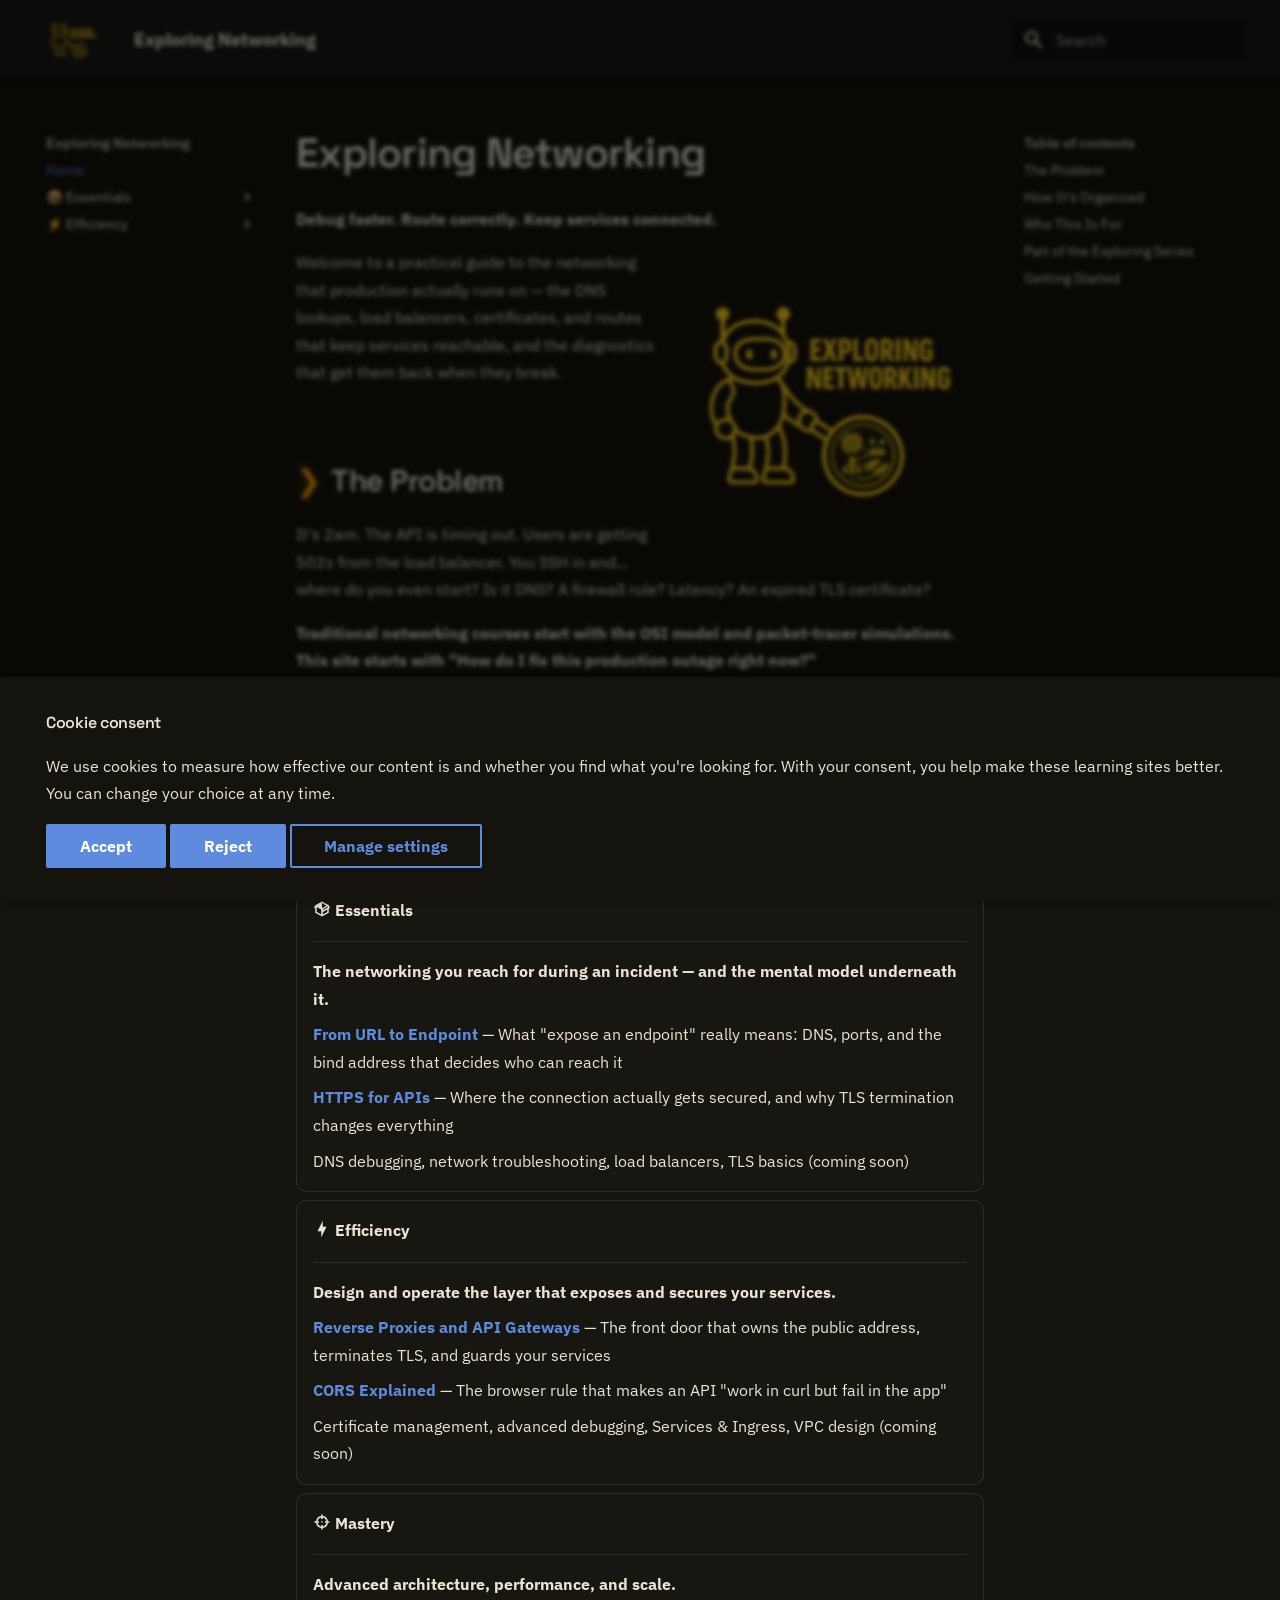
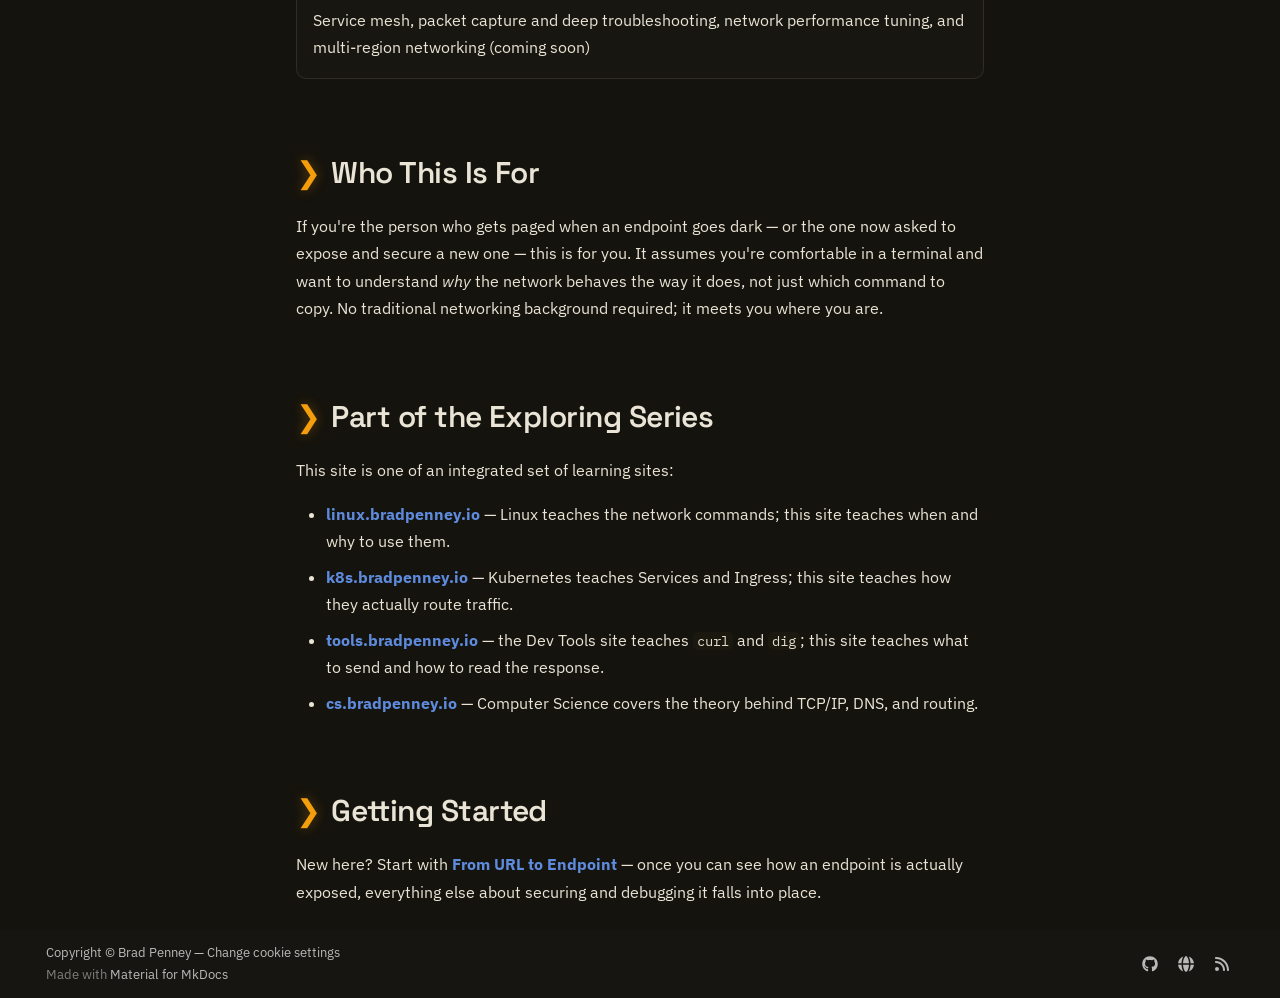
==== index.html @ 6a45a7ce "Deployed 9811be5 with MkDocs version: 1.6.1" ====
<!doctype html>
<html lang="en" class="no-js">
  <head>
    
      <meta charset="utf-8">
      <meta name="viewport" content="width=device-width,initial-scale=1">
      
        <meta name="description" content="Practical networking for SREs and platform engineers — how APIs get exposed and secured on the wire, plus DNS, load balancers, TLS, and Kubernetes networking.">
      
      
        <meta name="author" content="Brad Penney">
      
      
        <link rel="canonical" href="https://networking.bradpenney.io/">
      
      
      
        <link rel="next" href="essentials/http/from_url_to_endpoint/">
      
      
        
      
      
        <link rel="alternate" type="application/rss+xml" title="RSS feed" href="feed_rss_created.xml">
        <link rel="alternate" type="application/rss+xml" title="RSS feed of updated content" href="feed_rss_updated.xml">
      
      <link rel="icon" href="images/exploring_networking.png">
      <meta name="generator" content="mkdocs-1.6.1, mkdocs-material-9.7.6">
    
    
      
        <title>Exploring Networking - Networking for SREs and Platform Engineers - Exploring Networking</title>
      
    
    
      <link rel="stylesheet" href="assets/stylesheets/main.484c7ddc.min.css">
      
        
        <link rel="stylesheet" href="assets/stylesheets/palette.ab4e12ef.min.css">
      
      
  
  
    
      
      
    
  
    
      
      
    
  
    
      
      
    
  
    
      
      
    
  
    
      
      
    
  
    
      
      
    
  
    
      
      
    
  
    
      
      
    
  
    
      
      
    
  
    
      
      
    
  
    
      
      
    
  
    
      
      
    
  
  
  <style>:root{--md-admonition-icon--note:url('data:image/svg+xml;charset=utf-8,%3Csvg%20xmlns%3D%22http%3A//www.w3.org/2000/svg%22%20viewBox%3D%220%200%2016%2016%22%3E%3Cpath%20d%3D%22M1%207.775V2.75C1%201.784%201.784%201%202.75%201h5.025c.464%200%20.91.184%201.238.513l6.25%206.25a1.75%201.75%200%200%201%200%202.474l-5.026%205.026a1.75%201.75%200%200%201-2.474%200l-6.25-6.25A1.75%201.75%200%200%201%201%207.775m1.5%200c0%20.066.026.13.073.177l6.25%206.25a.25.25%200%200%200%20.354%200l5.025-5.025a.25.25%200%200%200%200-.354l-6.25-6.25a.25.25%200%200%200-.177-.073H2.75a.25.25%200%200%200-.25.25ZM6%205a1%201%200%201%201%200%202%201%201%200%200%201%200-2%22/%3E%3C/svg%3E');--md-admonition-icon--abstract:url('data:image/svg+xml;charset=utf-8,%3Csvg%20xmlns%3D%22http%3A//www.w3.org/2000/svg%22%20viewBox%3D%220%200%2016%2016%22%3E%3Cpath%20d%3D%22M2.5%201.75v11.5c0%20.138.112.25.25.25h3.17a.75.75%200%200%201%200%201.5H2.75A1.75%201.75%200%200%201%201%2013.25V1.75C1%20.784%201.784%200%202.75%200h8.5C12.216%200%2013%20.784%2013%201.75v7.736a.75.75%200%200%201-1.5%200V1.75a.25.25%200%200%200-.25-.25h-8.5a.25.25%200%200%200-.25.25m13.274%209.537zl-4.557%204.45a.75.75%200%200%201-1.055-.008l-1.943-1.95a.75.75%200%200%201%201.062-1.058l1.419%201.425%204.026-3.932a.75.75%200%201%201%201.048%201.074M4.75%204h4.5a.75.75%200%200%201%200%201.5h-4.5a.75.75%200%200%201%200-1.5M4%207.75A.75.75%200%200%201%204.75%207h2a.75.75%200%200%201%200%201.5h-2A.75.75%200%200%201%204%207.75%22/%3E%3C/svg%3E');--md-admonition-icon--info:url('data:image/svg+xml;charset=utf-8,%3Csvg%20xmlns%3D%22http%3A//www.w3.org/2000/svg%22%20viewBox%3D%220%200%2016%2016%22%3E%3Cpath%20d%3D%22M0%208a8%208%200%201%201%2016%200A8%208%200%200%201%200%208m8-6.5a6.5%206.5%200%201%200%200%2013%206.5%206.5%200%200%200%200-13M6.5%207.75A.75.75%200%200%201%207.25%207h1a.75.75%200%200%201%20.75.75v2.75h.25a.75.75%200%200%201%200%201.5h-2a.75.75%200%200%201%200-1.5h.25v-2h-.25a.75.75%200%200%201-.75-.75M8%206a1%201%200%201%201%200-2%201%201%200%200%201%200%202%22/%3E%3C/svg%3E');--md-admonition-icon--tip:url('data:image/svg+xml;charset=utf-8,%3Csvg%20xmlns%3D%22http%3A//www.w3.org/2000/svg%22%20viewBox%3D%220%200%2016%2016%22%3E%3Cpath%20d%3D%22M3.499.75a.75.75%200%200%201%201.5%200v.996C5.9%202.903%206.793%203.65%207.662%204.376l.24.202c-.036-.694.055-1.422.426-2.163C9.1.873%2010.794-.045%2012.622.26%2014.408.558%2016%201.94%2016%204.25c0%201.278-.954%202.575-2.44%202.734l.146.508.065.22c.203.701.412%201.455.476%202.226.142%201.707-.4%203.03-1.487%203.898C11.714%2014.671%2010.27%2015%208.75%2015h-6a.75.75%200%200%201%200-1.5h1.376a4.5%204.5%200%200%201-.563-1.191%203.84%203.84%200%200%201-.05-2.063%204.65%204.65%200%200%201-2.025-.293.75.75%200%200%201%20.525-1.406c1.357.507%202.376-.006%202.698-.318l.009-.01a.747.747%200%200%201%201.06%200%20.75.75%200%200%201-.012%201.074c-.912.92-.992%201.835-.768%202.586.221.74.745%201.337%201.196%201.621H8.75c1.343%200%202.398-.296%203.074-.836.635-.507%201.036-1.31.928-2.602-.05-.603-.216-1.224-.422-1.93l-.064-.221c-.12-.407-.246-.84-.353-1.29a2.4%202.4%200%200%201-.507-.441%203.1%203.1%200%200%201-.633-1.248.75.75%200%200%201%201.455-.364c.046.185.144.436.31.627.146.168.353.305.712.305.738%200%201.25-.615%201.25-1.25%200-1.47-.95-2.315-2.123-2.51-1.172-.196-2.227.387-2.706%201.345-.46.92-.27%201.774.019%203.062l.042.19.01.05c.348.443.666.949.94%201.553a.75.75%200%201%201-1.365.62c-.553-1.217-1.32-1.94-2.3-2.768L6.7%205.527c-.814-.68-1.75-1.462-2.692-2.619a3.7%203.7%200%200%200-1.023.88c-.406.495-.663%201.036-.722%201.508.116.122.306.21.591.239.388.038.797-.06%201.032-.19a.75.75%200%200%201%20.728%201.31c-.515.287-1.23.439-1.906.373-.682-.067-1.473-.38-1.879-1.193L.75%205.677V5.5c0-.984.48-1.94%201.077-2.664.46-.559%201.05-1.055%201.673-1.353z%22/%3E%3C/svg%3E');--md-admonition-icon--success:url('data:image/svg+xml;charset=utf-8,%3Csvg%20xmlns%3D%22http%3A//www.w3.org/2000/svg%22%20viewBox%3D%220%200%2016%2016%22%3E%3Cpath%20d%3D%22M13.78%204.22a.75.75%200%200%201%200%201.06l-7.25%207.25a.75.75%200%200%201-1.06%200L2.22%209.28a.75.75%200%200%201%20.018-1.042.75.75%200%200%201%201.042-.018L6%2010.94l6.72-6.72a.75.75%200%200%201%201.06%200%22/%3E%3C/svg%3E');--md-admonition-icon--question:url('data:image/svg+xml;charset=utf-8,%3Csvg%20xmlns%3D%22http%3A//www.w3.org/2000/svg%22%20viewBox%3D%220%200%2016%2016%22%3E%3Cpath%20d%3D%22M0%208a8%208%200%201%201%2016%200A8%208%200%200%201%200%208m8-6.5a6.5%206.5%200%201%200%200%2013%206.5%206.5%200%200%200%200-13M6.92%206.085h.001a.749.749%200%201%201-1.342-.67c.169-.339.436-.701.849-.977C6.845%204.16%207.369%204%208%204a2.76%202.76%200%200%201%201.637.525c.503.377.863.965.863%201.725%200%20.448-.115.83-.329%201.15-.205.307-.47.513-.692.662-.109.072-.22.138-.313.195l-.006.004a6%206%200%200%200-.26.16%201%201%200%200%200-.276.245.75.75%200%200%201-1.248-.832c.184-.264.42-.489.692-.661q.154-.1.313-.195l.007-.004c.1-.061.182-.11.258-.161a1%201%200%200%200%20.277-.245C8.96%206.514%209%206.427%209%206.25a.61.61%200%200%200-.262-.525A1.27%201.27%200%200%200%208%205.5c-.369%200-.595.09-.74.187a1%201%200%200%200-.34.398M9%2011a1%201%200%201%201-2%200%201%201%200%200%201%202%200%22/%3E%3C/svg%3E');--md-admonition-icon--warning:url('data:image/svg+xml;charset=utf-8,%3Csvg%20xmlns%3D%22http%3A//www.w3.org/2000/svg%22%20viewBox%3D%220%200%2016%2016%22%3E%3Cpath%20d%3D%22M6.457%201.047c.659-1.234%202.427-1.234%203.086%200l6.082%2011.378A1.75%201.75%200%200%201%2014.082%2015H1.918a1.75%201.75%200%200%201-1.543-2.575Zm1.763.707a.25.25%200%200%200-.44%200L1.698%2013.132a.25.25%200%200%200%20.22.368h12.164a.25.25%200%200%200%20.22-.368Zm.53%203.996v2.5a.75.75%200%200%201-1.5%200v-2.5a.75.75%200%200%201%201.5%200M9%2011a1%201%200%201%201-2%200%201%201%200%200%201%202%200%22/%3E%3C/svg%3E');--md-admonition-icon--failure:url('data:image/svg+xml;charset=utf-8,%3Csvg%20xmlns%3D%22http%3A//www.w3.org/2000/svg%22%20viewBox%3D%220%200%2016%2016%22%3E%3Cpath%20d%3D%22M2.344%202.343za8%208%200%200%201%2011.314%2011.314A8.002%208.002%200%200%201%20.234%2010.089a8%208%200%200%201%202.11-7.746m1.06%2010.253a6.5%206.5%200%201%200%209.108-9.275%206.5%206.5%200%200%200-9.108%209.275M6.03%204.97%208%206.94l1.97-1.97a.749.749%200%200%201%201.275.326.75.75%200%200%201-.215.734L9.06%208l1.97%201.97a.749.749%200%200%201-.326%201.275.75.75%200%200%201-.734-.215L8%209.06l-1.97%201.97a.749.749%200%200%201-1.275-.326.75.75%200%200%201%20.215-.734L6.94%208%204.97%206.03a.75.75%200%200%201%20.018-1.042.75.75%200%200%201%201.042-.018%22/%3E%3C/svg%3E');--md-admonition-icon--danger:url('data:image/svg+xml;charset=utf-8,%3Csvg%20xmlns%3D%22http%3A//www.w3.org/2000/svg%22%20viewBox%3D%220%200%2016%2016%22%3E%3Cpath%20d%3D%22M9.504.43a1.516%201.516%200%200%201%202.437%201.713L10.415%205.5h2.123c1.57%200%202.346%201.909%201.22%203.004l-7.34%207.142a1.25%201.25%200%200%201-.871.354h-.302a1.25%201.25%200%200%201-1.157-1.723L5.633%2010.5H3.462c-1.57%200-2.346-1.909-1.22-3.004zm1.047%201.074L3.286%208.571A.25.25%200%200%200%203.462%209H6.75a.75.75%200%200%201%20.694%201.034l-1.713%204.188%206.982-6.793A.25.25%200%200%200%2012.538%207H9.25a.75.75%200%200%201-.683-1.06l2.008-4.418.003-.006-.004-.009-.006-.006-.008-.001q-.005%200-.009.004%22/%3E%3C/svg%3E');--md-admonition-icon--bug:url('data:image/svg+xml;charset=utf-8,%3Csvg%20xmlns%3D%22http%3A//www.w3.org/2000/svg%22%20viewBox%3D%220%200%2016%2016%22%3E%3Cpath%20d%3D%22M4.72.22a.75.75%200%200%201%201.06%200l1%20.999a3.5%203.5%200%200%201%202.441%200l.999-1a.748.748%200%200%201%201.265.332.75.75%200%200%201-.205.729l-.775.776c.616.63.995%201.493.995%202.444v.327q0%20.15-.025.292c.408.14.764.392%201.029.722l1.968-.787a.75.75%200%200%201%20.556%201.392L13%207.258V9h2.25a.75.75%200%200%201%200%201.5H13v.5q-.002.615-.141%201.186l2.17.868a.75.75%200%200%201-.557%201.392l-2.184-.873A5%205%200%200%201%208%2016a5%205%200%200%201-4.288-2.427l-2.183.873a.75.75%200%200%201-.558-1.392l2.17-.868A5%205%200%200%201%203%2011v-.5H.75a.75.75%200%200%201%200-1.5H3V7.258L.971%206.446a.75.75%200%200%201%20.558-1.392l1.967.787c.265-.33.62-.583%201.03-.722a1.7%201.7%200%200%201-.026-.292V4.5c0-.951.38-1.814.995-2.444L4.72%201.28a.75.75%200%200%201%200-1.06m.53%206.28a.75.75%200%200%200-.75.75V11a3.5%203.5%200%201%200%207%200V7.25a.75.75%200%200%200-.75-.75ZM6.173%205h3.654A.17.17%200%200%200%2010%204.827V4.5a2%202%200%201%200-4%200v.327c0%20.096.077.173.173.173%22/%3E%3C/svg%3E');--md-admonition-icon--example:url('data:image/svg+xml;charset=utf-8,%3Csvg%20xmlns%3D%22http%3A//www.w3.org/2000/svg%22%20viewBox%3D%220%200%2016%2016%22%3E%3Cpath%20d%3D%22M5%205.782V2.5h-.25a.75.75%200%200%201%200-1.5h6.5a.75.75%200%200%201%200%201.5H11v3.282l3.666%205.76C15.619%2013.04%2014.543%2015%2012.767%2015H3.233c-1.776%200-2.852-1.96-1.899-3.458Zm-2.4%206.565a.75.75%200%200%200%20.633%201.153h9.534a.75.75%200%200%200%20.633-1.153L12.225%2010.5h-8.45ZM9.5%202.5h-3V6c0%20.143-.04.283-.117.403L4.73%209h6.54L9.617%206.403A.75.75%200%200%201%209.5%206Z%22/%3E%3C/svg%3E');--md-admonition-icon--quote:url('data:image/svg+xml;charset=utf-8,%3Csvg%20xmlns%3D%22http%3A//www.w3.org/2000/svg%22%20viewBox%3D%220%200%2016%2016%22%3E%3Cpath%20d%3D%22M1.75%202.5h10.5a.75.75%200%200%201%200%201.5H1.75a.75.75%200%200%201%200-1.5m4%205h8.5a.75.75%200%200%201%200%201.5h-8.5a.75.75%200%200%201%200-1.5m0%205h8.5a.75.75%200%200%201%200%201.5h-8.5a.75.75%200%200%201%200-1.5M2.5%207.75v6a.75.75%200%200%201-1.5%200v-6a.75.75%200%200%201%201.5%200%22/%3E%3C/svg%3E');}</style>



    
    
      
    
    
      
        
        
        <link rel="preconnect" href="https://fonts.gstatic.com" crossorigin>
        <link rel="stylesheet" href="https://fonts.googleapis.com/css?family=IBM+Plex+Sans:300,300i,400,400i,700,700i%7CIBM+Plex+Mono:400,400i,700,700i&display=fallback">
        <style>:root{--md-text-font:"IBM Plex Sans";--md-code-font:"IBM Plex Mono"}</style>
      
    
    
      <link rel="stylesheet" href="stylesheets/extra.css">
    
    <script>__md_scope=new URL(".",location),__md_hash=e=>[...e].reduce(((e,_)=>(e<<5)-e+_.charCodeAt(0)),0),__md_get=(e,_=localStorage,t=__md_scope)=>JSON.parse(_.getItem(t.pathname+"."+e)),__md_set=(e,_,t=localStorage,a=__md_scope)=>{try{t.setItem(a.pathname+"."+e,JSON.stringify(_))}catch(e){}}</script>
    
      
  


  
  

<script id="__analytics">function __md_analytics(){function e(){dataLayer.push(arguments)}window.dataLayer=window.dataLayer||[],e("js",new Date),e("config","G-V01MJ4R3SQ"),document.addEventListener("DOMContentLoaded",(function(){document.forms.search&&document.forms.search.query.addEventListener("blur",(function(){this.value&&e("event","search",{search_term:this.value})}));document$.subscribe((function(){var t=document.forms.feedback;if(void 0!==t)for(var a of t.querySelectorAll("[type=submit]"))a.addEventListener("click",(function(a){a.preventDefault();var n=document.location.pathname,d=this.getAttribute("data-md-value");e("event","feedback",{page:n,data:d}),t.firstElementChild.disabled=!0;var r=t.querySelector(".md-feedback__note [data-md-value='"+d+"']");r&&(r.hidden=!1)})),t.hidden=!1})),location$.subscribe((function(t){e("config","G-V01MJ4R3SQ",{page_path:t.pathname})}))}));var t=document.createElement("script");t.async=!0,t.src="https://www.googletagmanager.com/gtag/js?id=G-V01MJ4R3SQ",document.getElementById("__analytics").insertAdjacentElement("afterEnd",t)}</script>
  
    <script>if("undefined"!=typeof __md_analytics){var consent=__md_get("__consent");consent&&consent.analytics&&__md_analytics()}</script>
  

    
    
  
<meta property="og:type" content="website" />
<meta property="og:title" content="Exploring Networking" />
<meta property="og:description" content="Practical networking for SREs and platform engineers — how APIs get exposed and secured on the wire, plus DNS, load balancers, TLS, and Kubernetes networking." />
<meta property="og:image" content="https://networking.bradpenney.io/assets/images/social/index.png" />
<meta property="og:image:type" content="image/png" />
<meta property="og:image:width" content="1200" />
<meta property="og:image:height" content="630" />
<meta property="og:url" content="https://networking.bradpenney.io/" />
<meta property="twitter:card" content="summary_large_image" />
<meta property="twitter:title" content="Exploring Networking" />
<meta property="twitter:description" content="Practical networking for SREs and platform engineers — how APIs get exposed and secured on the wire, plus DNS, load balancers, TLS, and Kubernetes networking." />
<meta property="twitter:image" content="https://networking.bradpenney.io/assets/images/social/index.png" />
</head>
  
  
    
    
    
    
    
    <body dir="ltr" data-md-color-scheme="slate" data-md-color-primary="black" data-md-color-accent="amber">
  
    
    <input class="md-toggle" data-md-toggle="drawer" type="checkbox" id="__drawer" autocomplete="off">
    <input class="md-toggle" data-md-toggle="search" type="checkbox" id="__search" autocomplete="off">
    <label class="md-overlay" for="__drawer"></label>
    <div data-md-component="skip">
      
        
        <a href="#exploring-networking" class="md-skip">
          Skip to content
        </a>
      
    </div>
    <div data-md-component="announce">
      
    </div>
    
    
      

  

<header class="md-header md-header--shadow" data-md-component="header">
  <nav class="md-header__inner md-grid" aria-label="Header">
    <a href="." title="Exploring Networking" class="md-header__button md-logo" aria-label="Exploring Networking" data-md-component="logo">
      
  <img src="images/exploring_networking.png" alt="logo">

    </a>
    <label class="md-header__button md-icon" for="__drawer">
      
      <svg xmlns="http://www.w3.org/2000/svg" viewBox="0 0 24 24"><path d="M3 6h18v2H3zm0 5h18v2H3zm0 5h18v2H3z"/></svg>
    </label>
    <div class="md-header__title" data-md-component="header-title">
      <div class="md-header__ellipsis">
        <div class="md-header__topic">
          <span class="md-ellipsis">
            Exploring Networking
          </span>
        </div>
        <div class="md-header__topic" data-md-component="header-topic">
          <span class="md-ellipsis">
            
              Exploring Networking - Networking for SREs and Platform Engineers
            
          </span>
        </div>
      </div>
    </div>
    
      
    
    
    
    
      
      
        <label class="md-header__button md-icon" for="__search">
          
          <svg xmlns="http://www.w3.org/2000/svg" viewBox="0 0 24 24"><path d="M9.5 3A6.5 6.5 0 0 1 16 9.5c0 1.61-.59 3.09-1.56 4.23l.27.27h.79l5 5-1.5 1.5-5-5v-.79l-.27-.27A6.52 6.52 0 0 1 9.5 16 6.5 6.5 0 0 1 3 9.5 6.5 6.5 0 0 1 9.5 3m0 2C7 5 5 7 5 9.5S7 14 9.5 14 14 12 14 9.5 12 5 9.5 5"/></svg>
        </label>
        <div class="md-search" data-md-component="search" role="dialog">
  <label class="md-search__overlay" for="__search"></label>
  <div class="md-search__inner" role="search">
    <form class="md-search__form" name="search">
      <input type="text" class="md-search__input" name="query" aria-label="Search" placeholder="Search" autocapitalize="off" autocorrect="off" autocomplete="off" spellcheck="false" data-md-component="search-query" required>
      <label class="md-search__icon md-icon" for="__search">
        
        <svg xmlns="http://www.w3.org/2000/svg" viewBox="0 0 24 24"><path d="M9.5 3A6.5 6.5 0 0 1 16 9.5c0 1.61-.59 3.09-1.56 4.23l.27.27h.79l5 5-1.5 1.5-5-5v-.79l-.27-.27A6.52 6.52 0 0 1 9.5 16 6.5 6.5 0 0 1 3 9.5 6.5 6.5 0 0 1 9.5 3m0 2C7 5 5 7 5 9.5S7 14 9.5 14 14 12 14 9.5 12 5 9.5 5"/></svg>
        
        <svg xmlns="http://www.w3.org/2000/svg" viewBox="0 0 24 24"><path d="M20 11v2H8l5.5 5.5-1.42 1.42L4.16 12l7.92-7.92L13.5 5.5 8 11z"/></svg>
      </label>
      <nav class="md-search__options" aria-label="Search">
        
        <button type="reset" class="md-search__icon md-icon" title="Clear" aria-label="Clear" tabindex="-1">
          
          <svg xmlns="http://www.w3.org/2000/svg" viewBox="0 0 24 24"><path d="M19 6.41 17.59 5 12 10.59 6.41 5 5 6.41 10.59 12 5 17.59 6.41 19 12 13.41 17.59 19 19 17.59 13.41 12z"/></svg>
        </button>
      </nav>
      
    </form>
    <div class="md-search__output">
      <div class="md-search__scrollwrap" tabindex="0" data-md-scrollfix>
        <div class="md-search-result" data-md-component="search-result">
          <div class="md-search-result__meta">
            Initializing search
          </div>
          <ol class="md-search-result__list" role="presentation"></ol>
        </div>
      </div>
    </div>
  </div>
</div>
      
    
    
  </nav>
  
</header>
    
    <div class="md-container" data-md-component="container">
      
      
        
          
        
      
      <main class="md-main" data-md-component="main">
        <div class="md-main__inner md-grid">
          
            
              
              <div class="md-sidebar md-sidebar--primary" data-md-component="sidebar" data-md-type="navigation" >
                <div class="md-sidebar__scrollwrap">
                  <div class="md-sidebar__inner">
                    



<nav class="md-nav md-nav--primary" aria-label="Navigation" data-md-level="0">
  <label class="md-nav__title" for="__drawer">
    <a href="." title="Exploring Networking" class="md-nav__button md-logo" aria-label="Exploring Networking" data-md-component="logo">
      
  <img src="images/exploring_networking.png" alt="logo">

    </a>
    Exploring Networking
  </label>
  
  <ul class="md-nav__list" data-md-scrollfix>
    
      
      
  
  
    
  
  
  
    <li class="md-nav__item md-nav__item--active">
      
      <input class="md-nav__toggle md-toggle" type="checkbox" id="__toc">
      
      
        
      
      
        <label class="md-nav__link md-nav__link--active" for="__toc">
          
  
  
  <span class="md-ellipsis">
    
  
    Home
  

    
  </span>
  
  

          <span class="md-nav__icon md-icon"></span>
        </label>
      
      <a href="." class="md-nav__link md-nav__link--active">
        
  
  
  <span class="md-ellipsis">
    
  
    Home
  

    
  </span>
  
  

      </a>
      
        

<nav class="md-nav md-nav--secondary" aria-label="Table of contents">
  
  
  
    
  
  
    <label class="md-nav__title" for="__toc">
      <span class="md-nav__icon md-icon"></span>
      Table of contents
    </label>
    <ul class="md-nav__list" data-md-component="toc" data-md-scrollfix>
      
        <li class="md-nav__item">
  <a href="#the-problem" class="md-nav__link">
    <span class="md-ellipsis">
      
        The Problem
      
    </span>
  </a>
  
</li>
      
        <li class="md-nav__item">
  <a href="#how-its-organized" class="md-nav__link">
    <span class="md-ellipsis">
      
        How It's Organized
      
    </span>
  </a>
  
</li>
      
        <li class="md-nav__item">
  <a href="#who-this-is-for" class="md-nav__link">
    <span class="md-ellipsis">
      
        Who This Is For
      
    </span>
  </a>
  
</li>
      
        <li class="md-nav__item">
  <a href="#part-of-the-exploring-series" class="md-nav__link">
    <span class="md-ellipsis">
      
        Part of the Exploring Series
      
    </span>
  </a>
  
</li>
      
        <li class="md-nav__item">
  <a href="#getting-started" class="md-nav__link">
    <span class="md-ellipsis">
      
        Getting Started
      
    </span>
  </a>
  
</li>
      
    </ul>
  
</nav>
      
    </li>
  

    
      
      
  
  
  
  
    
    
    
    
    
    <li class="md-nav__item md-nav__item--nested">
      
        
        
        <input class="md-nav__toggle md-toggle " type="checkbox" id="__nav_2" >
        
          
          <label class="md-nav__link" for="__nav_2" id="__nav_2_label" tabindex="0">
            
  
  
  <span class="md-ellipsis">
    
  
    📦 Essentials
  

    
  </span>
  
  

            <span class="md-nav__icon md-icon"></span>
          </label>
        
        <nav class="md-nav" data-md-level="1" aria-labelledby="__nav_2_label" aria-expanded="false">
          <label class="md-nav__title" for="__nav_2">
            <span class="md-nav__icon md-icon"></span>
            
  
    📦 Essentials
  

          </label>
          <ul class="md-nav__list" data-md-scrollfix>
            
              
                
  
  
  
  
    
    
    
    
    
    <li class="md-nav__item md-nav__item--nested">
      
        
        
        <input class="md-nav__toggle md-toggle " type="checkbox" id="__nav_2_1" >
        
          
          <label class="md-nav__link" for="__nav_2_1" id="__nav_2_1_label" tabindex="0">
            
  
  
  <span class="md-ellipsis">
    
  
    HTTP
  

    
  </span>
  
  

            <span class="md-nav__icon md-icon"></span>
          </label>
        
        <nav class="md-nav" data-md-level="2" aria-labelledby="__nav_2_1_label" aria-expanded="false">
          <label class="md-nav__title" for="__nav_2_1">
            <span class="md-nav__icon md-icon"></span>
            
  
    HTTP
  

          </label>
          <ul class="md-nav__list" data-md-scrollfix>
            
              
                
  
  
  
  
    <li class="md-nav__item">
      <a href="essentials/http/from_url_to_endpoint/" class="md-nav__link">
        
  
  
  <span class="md-ellipsis">
    
  
    From URL to Endpoint: How an API Gets Exposed
  

    
  </span>
  
  

      </a>
    </li>
  

              
            
          </ul>
        </nav>
      
    </li>
  

              
            
              
                
  
  
  
  
    
    
    
    
    
    <li class="md-nav__item md-nav__item--nested">
      
        
        
        <input class="md-nav__toggle md-toggle " type="checkbox" id="__nav_2_2" >
        
          
          <label class="md-nav__link" for="__nav_2_2" id="__nav_2_2_label" tabindex="0">
            
  
  
  <span class="md-ellipsis">
    
  
    TLS
  

    
  </span>
  
  

            <span class="md-nav__icon md-icon"></span>
          </label>
        
        <nav class="md-nav" data-md-level="2" aria-labelledby="__nav_2_2_label" aria-expanded="false">
          <label class="md-nav__title" for="__nav_2_2">
            <span class="md-nav__icon md-icon"></span>
            
  
    TLS
  

          </label>
          <ul class="md-nav__list" data-md-scrollfix>
            
              
                
  
  
  
  
    <li class="md-nav__item">
      <a href="essentials/tls/https_for_apis/" class="md-nav__link">
        
  
  
  <span class="md-ellipsis">
    
  
    HTTPS for APIs: Where the Connection Gets Secured
  

    
  </span>
  
  

      </a>
    </li>
  

              
            
          </ul>
        </nav>
      
    </li>
  

              
            
          </ul>
        </nav>
      
    </li>
  

    
      
      
  
  
  
  
    
    
    
    
    
    <li class="md-nav__item md-nav__item--nested">
      
        
        
        <input class="md-nav__toggle md-toggle " type="checkbox" id="__nav_3" >
        
          
          <label class="md-nav__link" for="__nav_3" id="__nav_3_label" tabindex="0">
            
  
  
  <span class="md-ellipsis">
    
  
    ⚡ Efficiency
  

    
  </span>
  
  

            <span class="md-nav__icon md-icon"></span>
          </label>
        
        <nav class="md-nav" data-md-level="1" aria-labelledby="__nav_3_label" aria-expanded="false">
          <label class="md-nav__title" for="__nav_3">
            <span class="md-nav__icon md-icon"></span>
            
  
    ⚡ Efficiency
  

          </label>
          <ul class="md-nav__list" data-md-scrollfix>
            
              
                
  
  
  
  
    
    
    
    
    
    <li class="md-nav__item md-nav__item--nested">
      
        
        
        <input class="md-nav__toggle md-toggle " type="checkbox" id="__nav_3_1" >
        
          
          <label class="md-nav__link" for="__nav_3_1" id="__nav_3_1_label" tabindex="0">
            
  
  
  <span class="md-ellipsis">
    
  
    HTTP
  

    
  </span>
  
  

            <span class="md-nav__icon md-icon"></span>
          </label>
        
        <nav class="md-nav" data-md-level="2" aria-labelledby="__nav_3_1_label" aria-expanded="false">
          <label class="md-nav__title" for="__nav_3_1">
            <span class="md-nav__icon md-icon"></span>
            
  
    HTTP
  

          </label>
          <ul class="md-nav__list" data-md-scrollfix>
            
              
                
  
  
  
  
    <li class="md-nav__item">
      <a href="efficiency/http/cors_explained/" class="md-nav__link">
        
  
  
  <span class="md-ellipsis">
    
  
    CORS Explained: The Front-End/Back-End Border
  

    
  </span>
  
  

      </a>
    </li>
  

              
            
          </ul>
        </nav>
      
    </li>
  

              
            
              
                
  
  
  
  
    
    
    
    
    
    <li class="md-nav__item md-nav__item--nested">
      
        
        
        <input class="md-nav__toggle md-toggle " type="checkbox" id="__nav_3_2" >
        
          
          <label class="md-nav__link" for="__nav_3_2" id="__nav_3_2_label" tabindex="0">
            
  
  
  <span class="md-ellipsis">
    
  
    API Gateways
  

    
  </span>
  
  

            <span class="md-nav__icon md-icon"></span>
          </label>
        
        <nav class="md-nav" data-md-level="2" aria-labelledby="__nav_3_2_label" aria-expanded="false">
          <label class="md-nav__title" for="__nav_3_2">
            <span class="md-nav__icon md-icon"></span>
            
  
    API Gateways
  

          </label>
          <ul class="md-nav__list" data-md-scrollfix>
            
              
                
  
  
  
  
    <li class="md-nav__item">
      <a href="efficiency/api_gateways/reverse_proxies_and_gateways/" class="md-nav__link">
        
  
  
  <span class="md-ellipsis">
    
  
    Reverse Proxies and API Gateways, Demystified
  

    
  </span>
  
  

      </a>
    </li>
  

              
            
          </ul>
        </nav>
      
    </li>
  

              
            
          </ul>
        </nav>
      
    </li>
  

    
  </ul>
</nav>
                  </div>
                </div>
              </div>
            
            
              
              <div class="md-sidebar md-sidebar--secondary" data-md-component="sidebar" data-md-type="toc" >
                <div class="md-sidebar__scrollwrap">
                  <div class="md-sidebar__inner">
                    

<nav class="md-nav md-nav--secondary" aria-label="Table of contents">
  
  
  
    
  
  
    <label class="md-nav__title" for="__toc">
      <span class="md-nav__icon md-icon"></span>
      Table of contents
    </label>
    <ul class="md-nav__list" data-md-component="toc" data-md-scrollfix>
      
        <li class="md-nav__item">
  <a href="#the-problem" class="md-nav__link">
    <span class="md-ellipsis">
      
        The Problem
      
    </span>
  </a>
  
</li>
      
        <li class="md-nav__item">
  <a href="#how-its-organized" class="md-nav__link">
    <span class="md-ellipsis">
      
        How It's Organized
      
    </span>
  </a>
  
</li>
      
        <li class="md-nav__item">
  <a href="#who-this-is-for" class="md-nav__link">
    <span class="md-ellipsis">
      
        Who This Is For
      
    </span>
  </a>
  
</li>
      
        <li class="md-nav__item">
  <a href="#part-of-the-exploring-series" class="md-nav__link">
    <span class="md-ellipsis">
      
        Part of the Exploring Series
      
    </span>
  </a>
  
</li>
      
        <li class="md-nav__item">
  <a href="#getting-started" class="md-nav__link">
    <span class="md-ellipsis">
      
        Getting Started
      
    </span>
  </a>
  
</li>
      
    </ul>
  
</nav>
                  </div>
                </div>
              </div>
            
          
          
            <div class="md-content" data-md-component="content">
              
              <article class="md-content__inner md-typeset">
                
                  



<h1 id="exploring-networking">Exploring Networking<a class="headerlink" href="#exploring-networking" title="Link to this section">🔗</a></h1>
<p><strong>Debug faster. Route correctly. Keep services connected.</strong></p>
<p><img src="images/exploring_networking.png" alt="Exploring Networking" class="img-responsive-right" width="300"></p>
<p>Welcome to a practical guide to the networking that production actually runs on — the DNS lookups, load balancers, certificates, and routes that keep services reachable, and the diagnostics that get them back when they break.</p>
<h2 id="the-problem">The Problem<a class="headerlink" href="#the-problem" title="Link to this section">🔗</a></h2>
<p>It's 2am. The API is timing out. Users are getting 502s from the load balancer. You SSH in and... where do you even start? Is it DNS? A firewall rule? Latency? An expired TLS certificate?</p>
<p><strong>Traditional networking courses start with the OSI model and packet-tracer simulations. This site starts with "How do I fix this production outage right now?"</strong></p>
<h2 id="how-its-organized">How It's Organized<a class="headerlink" href="#how-its-organized" title="Link to this section">🔗</a></h2>
<p>Content is structured by <strong>urgency and depth</strong> — the same three tiers as the rest of the <a href="https://bradpenney.io/explorations">Exploring</a> sites.</p>
<div class="grid cards">
<ul>
<li>
<p><span class="twemoji"><svg xmlns="http://www.w3.org/2000/svg" viewBox="0 0 24 24"><path d="M2 10.96a.985.985 0 0 1-.37-1.37L3.13 7c.11-.2.28-.34.47-.42l7.83-4.4c.16-.12.36-.18.57-.18s.41.06.57.18l7.9 4.44c.19.1.35.26.44.46l1.45 2.52c.28.48.11 1.09-.36 1.36l-1 .58v4.96c0 .38-.21.71-.53.88l-7.9 4.44c-.16.12-.36.18-.57.18s-.41-.06-.57-.18l-7.9-4.44A.99.99 0 0 1 3 16.5v-5.54c-.3.17-.68.18-1 0m10-6.81v6.7l5.96-3.35zM5 15.91l6 3.38v-6.71L5 9.21zm14 0v-3.22l-5 2.9c-.33.18-.7.17-1 .01v3.69zm-5.15-2.55 6.28-3.63-.58-1.01-6.28 3.63z"/></svg></span> <strong>Essentials</strong></p>
<hr />
<p><strong>The networking you reach for during an incident — and the mental model underneath it.</strong></p>
<p><strong><a href="essentials/http/from_url_to_endpoint/">From URL to Endpoint</a></strong> — What "expose an endpoint" really means: DNS, ports, and the bind address that decides who can reach it</p>
<p><strong><a href="essentials/tls/https_for_apis/">HTTPS for APIs</a></strong> — Where the connection actually gets secured, and why TLS termination changes everything</p>
<p>DNS debugging, network troubleshooting, load balancers, TLS basics (coming soon)</p>
</li>
<li>
<p><span class="twemoji"><svg xmlns="http://www.w3.org/2000/svg" viewBox="0 0 24 24"><path d="M11 15H6l7-14v8h5l-7 14z"/></svg></span> <strong>Efficiency</strong></p>
<hr />
<p><strong>Design and operate the layer that exposes and secures your services.</strong></p>
<p><strong><a href="efficiency/api_gateways/reverse_proxies_and_gateways/">Reverse Proxies and API Gateways</a></strong> — The front door that owns the public address, terminates TLS, and guards your services</p>
<p><strong><a href="efficiency/http/cors_explained/">CORS Explained</a></strong> — The browser rule that makes an API "work in curl but fail in the app"</p>
<p>Certificate management, advanced debugging, Services &amp; Ingress, VPC design (coming soon)</p>
</li>
<li>
<p><span class="twemoji"><svg xmlns="http://www.w3.org/2000/svg" viewBox="0 0 24 24"><path d="M11 2v2.07A8 8 0 0 0 4.07 11H2v2h2.07A8 8 0 0 0 11 19.93V22h2v-2.07A8 8 0 0 0 19.93 13H22v-2h-2.07A8 8 0 0 0 13 4.07V2m-2 4.08V8h2V6.09c2.5.41 4.5 2.41 4.92 4.91H16v2h1.91c-.41 2.5-2.41 4.5-4.91 4.92V16h-2v1.91C8.5 17.5 6.5 15.5 6.08 13H8v-2H6.09C6.5 8.5 8.5 6.5 11 6.08M12 11a1 1 0 0 0-1 1 1 1 0 0 0 1 1 1 1 0 0 0 1-1 1 1 0 0 0-1-1"/></svg></span> <strong>Mastery</strong></p>
<hr />
<p><strong>Advanced architecture, performance, and scale.</strong></p>
<p>Service mesh, packet capture and deep troubleshooting, network performance tuning, and multi-region networking (coming soon)</p>
</li>
</ul>
</div>
<h2 id="who-this-is-for">Who This Is For<a class="headerlink" href="#who-this-is-for" title="Link to this section">🔗</a></h2>
<p>If you're the person who gets paged when an endpoint goes dark — or the one now asked to expose and secure a new one — this is for you. It assumes you're comfortable in a terminal and want to understand <em>why</em> the network behaves the way it does, not just which command to copy. No traditional networking background required; it meets you where you are.</p>
<h2 id="part-of-the-exploring-series">Part of the Exploring Series<a class="headerlink" href="#part-of-the-exploring-series" title="Link to this section">🔗</a></h2>
<p>This site is one of an integrated set of learning sites:</p>
<ul>
<li><strong><a href="https://linux.bradpenney.io">linux.bradpenney.io</a></strong> — Linux teaches the network commands; this site teaches when and why to use them.</li>
<li><strong><a href="https://k8s.bradpenney.io">k8s.bradpenney.io</a></strong> — Kubernetes teaches Services and Ingress; this site teaches how they actually route traffic.</li>
<li><strong><a href="https://tools.bradpenney.io">tools.bradpenney.io</a></strong> — the Dev Tools site teaches <code>curl</code> and <code>dig</code>; this site teaches what to send and how to read the response.</li>
<li><strong><a href="https://cs.bradpenney.io">cs.bradpenney.io</a></strong> — Computer Science covers the theory behind TCP/IP, DNS, and routing.</li>
</ul>
<h2 id="getting-started">Getting Started<a class="headerlink" href="#getting-started" title="Link to this section">🔗</a></h2>
<p>New here? Start with <strong><a href="essentials/http/from_url_to_endpoint/">From URL to Endpoint</a></strong> — once you can see how an endpoint is actually exposed, everything else about securing and debugging it falls into place.</p>







  
  



  




                
              </article>
            </div>
          
          
  <script>var tabs=__md_get("__tabs");if(Array.isArray(tabs))e:for(var set of document.querySelectorAll(".tabbed-set")){var labels=set.querySelector(".tabbed-labels");for(var tab of tabs)for(var label of labels.getElementsByTagName("label"))if(label.innerText.trim()===tab){var input=document.getElementById(label.htmlFor);input.checked=!0;continue e}}</script>

<script>var target=document.getElementById(location.hash.slice(1));target&&target.name&&(target.checked=target.name.startsWith("__tabbed_"))</script>
        </div>
        
      </main>
      
        <footer class="md-footer">
  
  <div class="md-footer-meta md-typeset">
    <div class="md-footer-meta__inner md-grid">
      <div class="md-copyright">
  
    <div class="md-copyright__highlight">
      Copyright &copy; Brad Penney — <a href="#__consent">Change cookie settings</a>
    </div>
  
  
    Made with
    <a href="https://squidfunk.github.io/mkdocs-material/" target="_blank" rel="noopener">
      Material for MkDocs
    </a>
  
</div>
      
        
<div class="md-social">
  
    
    
    
    
      
      
    
    <a href="https://github.com/bradpenney" target="_blank" rel="noopener" title="github.com" class="md-social__link">
      <svg xmlns="http://www.w3.org/2000/svg" viewBox="0 0 512 512"><!--! Font Awesome Free 7.1.0 by @fontawesome - https://fontawesome.com License - https://fontawesome.com/license/free (Icons: CC BY 4.0, Fonts: SIL OFL 1.1, Code: MIT License) Copyright 2025 Fonticons, Inc.--><path d="M173.9 397.4c0 2-2.3 3.6-5.2 3.6-3.3.3-5.6-1.3-5.6-3.6 0-2 2.3-3.6 5.2-3.6 3-.3 5.6 1.3 5.6 3.6m-31.1-4.5c-.7 2 1.3 4.3 4.3 4.9 2.6 1 5.6 0 6.2-2s-1.3-4.3-4.3-5.2c-2.6-.7-5.5.3-6.2 2.3m44.2-1.7c-2.9.7-4.9 2.6-4.6 4.9.3 2 2.9 3.3 5.9 2.6 2.9-.7 4.9-2.6 4.6-4.6-.3-1.9-3-3.2-5.9-2.9M252.8 8C114.1 8 8 113.3 8 252c0 110.9 69.8 205.8 169.5 239.2 12.8 2.3 17.3-5.6 17.3-12.1 0-6.2-.3-40.4-.3-61.4 0 0-70 15-84.7-29.8 0 0-11.4-29.1-27.8-36.6 0 0-22.9-15.7 1.6-15.4 0 0 24.9 2 38.6 25.8 21.9 38.6 58.6 27.5 72.9 20.9 2.3-16 8.8-27.1 16-33.7-55.9-6.2-112.3-14.3-112.3-110.5 0-27.5 7.6-41.3 23.6-58.9-2.6-6.5-11.1-33.3 2.6-67.9 20.9-6.5 69 27 69 27 20-5.6 41.5-8.5 62.8-8.5s42.8 2.9 62.8 8.5c0 0 48.1-33.6 69-27 13.7 34.7 5.2 61.4 2.6 67.9 16 17.7 25.8 31.5 25.8 58.9 0 96.5-58.9 104.2-114.8 110.5 9.2 7.9 17 22.9 17 46.4 0 33.7-.3 75.4-.3 83.6 0 6.5 4.6 14.4 17.3 12.1C436.2 457.8 504 362.9 504 252 504 113.3 391.5 8 252.8 8M105.2 352.9c-1.3 1-1 3.3.7 5.2 1.6 1.6 3.9 2.3 5.2 1 1.3-1 1-3.3-.7-5.2-1.6-1.6-3.9-2.3-5.2-1m-10.8-8.1c-.7 1.3.3 2.9 2.3 3.9 1.6 1 3.6.7 4.3-.7.7-1.3-.3-2.9-2.3-3.9-2-.6-3.6-.3-4.3.7m32.4 35.6c-1.6 1.3-1 4.3 1.3 6.2 2.3 2.3 5.2 2.6 6.5 1 1.3-1.3.7-4.3-1.3-6.2-2.2-2.3-5.2-2.6-6.5-1m-11.4-14.7c-1.6 1-1.6 3.6 0 5.9s4.3 3.3 5.6 2.3c1.6-1.3 1.6-3.9 0-6.2-1.4-2.3-4-3.3-5.6-2"/></svg>
    </a>
  
    
    
    
    
      
      
    
    <a href="https://bradpenney.io" target="_blank" rel="noopener" title="bradpenney.io" class="md-social__link">
      <svg xmlns="http://www.w3.org/2000/svg" viewBox="0 0 512 512"><!--! Font Awesome Free 7.1.0 by @fontawesome - https://fontawesome.com License - https://fontawesome.com/license/free (Icons: CC BY 4.0, Fonts: SIL OFL 1.1, Code: MIT License) Copyright 2025 Fonticons, Inc.--><path d="M351.9 280H161c2.9 64.5 17.2 123.9 37.5 167.4 11.4 24.5 23.7 41.8 35.1 52.4 11.2 10.5 18.9 12.2 22.9 12.2s11.7-1.7 22.9-12.2c11.4-10.6 23.7-28 35.1-52.4 20.3-43.5 34.6-102.9 37.5-167.4zm-191-48h190.9c-2.8-64.5-17.1-123.9-37.4-167.4-11.4-24.4-23.7-41.8-35.1-52.4C268.1 1.7 260.4 0 256.4 0s-11.7 1.7-22.9 12.2c-11.4 10.6-23.7 28-35.1 52.4-20.3 43.5-34.6 102.9-37.5 167.4m-48 0c3.5-85.6 25.6-165.1 57.9-217.3C78.7 47.3 10.9 131.2 1.5 232zM1.5 280c9.4 100.8 77.2 184.7 169.3 217.3-32.3-52.2-54.4-131.7-57.9-217.3zm398.4 0c-3.5 85.6-25.6 165.1-57.9 217.3 92.1-32.7 159.9-116.5 169.3-217.3zm111.4-48C501.9 131.2 434.1 47.3 342 14.7c32.3 52.2 54.4 131.7 57.9 217.3z"/></svg>
    </a>
  
    
    
    
    
      
      
    
    <a href="https://networking.bradpenney.io/feed_rss_created.xml" target="_blank" rel="noopener" title="networking.bradpenney.io" class="md-social__link">
      <svg xmlns="http://www.w3.org/2000/svg" viewBox="0 0 448 512"><!--! Font Awesome Free 7.1.0 by @fontawesome - https://fontawesome.com License - https://fontawesome.com/license/free (Icons: CC BY 4.0, Fonts: SIL OFL 1.1, Code: MIT License) Copyright 2025 Fonticons, Inc.--><path d="M0 64c0-17.7 14.3-32 32-32 229.8 0 416 186.2 416 416 0 17.7-14.3 32-32 32s-32-14.3-32-32C384 253.6 226.4 96 32 96 14.3 96 0 81.7 0 64m0 352a64 64 0 1 1 128 0 64 64 0 1 1-128 0m32-256c159.1 0 288 128.9 288 288 0 17.7-14.3 32-32 32s-32-14.3-32-32c0-123.7-100.3-224-224-224-17.7 0-32-14.3-32-32s14.3-32 32-32"/></svg>
    </a>
  
</div>
      
    </div>
  </div>
</footer>
      
    </div>
    <div class="md-dialog" data-md-component="dialog">
      <div class="md-dialog__inner md-typeset"></div>
    </div>
    
    
      <div class="md-consent" data-md-component="consent" id="__consent" hidden>
        <div class="md-consent__overlay"></div>
        <aside class="md-consent__inner">
          <form class="md-consent__form md-grid md-typeset" name="consent">
            



<h4>Cookie consent</h4>
<p>We use cookies to measure how effective our content is and whether you find what you're looking for. With your consent, you help make these learning sites better. You can change your choice at any time.</p>
<input class="md-toggle" type="checkbox" id="__settings" >
<div class="md-consent__settings">
  <ul class="task-list">
    
    
    
      
    
    
      
        
  
  
    
    
  
  <li class="task-list-item">
    <label class="task-list-control">
      <input type="checkbox" name="analytics" >
      <span class="task-list-indicator"></span>
      Google Analytics
    </label>
  </li>

      
    
  </ul>
</div>
<div class="md-consent__controls">
  
    
      <button class="md-button md-button--primary">Accept</button>
    
    
    
  
    
    
      <button type="reset" class="md-button md-button--primary">Reject</button>
    
    
  
    
    
    
      <label class="md-button" for="__settings">Manage settings</label>
    
  
</div>
          </form>
        </aside>
      </div>
      <script>var consent=__md_get("__consent");if(consent)for(var input of document.forms.consent.elements)input.name&&(input.checked=consent[input.name]||!1);else"file:"!==location.protocol&&setTimeout((function(){document.querySelector("[data-md-component=consent]").hidden=!1}),250);var form=document.forms.consent;for(var action of["submit","reset"])form.addEventListener(action,(function(e){if(e.preventDefault(),"reset"===e.type)for(var n of document.forms.consent.elements)n.name&&(n.checked=!1);__md_set("__consent",Object.fromEntries(Array.from(new FormData(form).keys()).map((function(e){return[e,!0]})))),location.hash="",location.reload()}))</script>
    
    
      
      
      <script id="__config" type="application/json">{"annotate": null, "base": ".", "features": ["content.code.annotate", "content.code.copy", "content.tabs.link", "content.code.highlight", "content.tooltips", "content.code.mermaid"], "search": "assets/javascripts/workers/search.2c215733.min.js", "tags": null, "translations": {"clipboard.copied": "Copied to clipboard", "clipboard.copy": "Copy to clipboard", "search.result.more.one": "1 more on this page", "search.result.more.other": "# more on this page", "search.result.none": "No matching documents", "search.result.one": "1 matching document", "search.result.other": "# matching documents", "search.result.placeholder": "Type to start searching", "search.result.term.missing": "Missing", "select.version": "Select version"}, "version": null}</script>
    
    
      <script src="assets/javascripts/bundle.79ae519e.min.js"></script>
      
    
  </body>
</html>
---- assets/stylesheets/main.484c7ddc.min.css ----
@charset "UTF-8";html{-webkit-text-size-adjust:none;-moz-text-size-adjust:none;text-size-adjust:none;box-sizing:border-box}*,:after,:before{box-sizing:inherit}@media (prefers-reduced-motion){*,:after,:before{transition:none!important}}body{margin:0}a,button,input,label{-webkit-tap-highlight-color:transparent}a{color:inherit;text-decoration:none}hr{border:0;box-sizing:initial;display:block;height:.05rem;overflow:visible;padding:0}small{font-size:80%}sub,sup{line-height:1em}img{border-style:none}table{border-collapse:initial;border-spacing:0}td,th{font-weight:400;vertical-align:top}button{background:#0000;border:0;font-family:inherit;font-size:inherit;margin:0;padding:0}input{border:0;outline:none}:root{--md-primary-fg-color:#4051b5;--md-primary-fg-color--light:#5d6cc0;--md-primary-fg-color--dark:#303fa1;--md-primary-bg-color:#fff;--md-primary-bg-color--light:#ffffffb3;--md-accent-fg-color:#526cfe;--md-accent-fg-color--transparent:#526cfe1a;--md-accent-bg-color:#fff;--md-accent-bg-color--light:#ffffffb3}[data-md-color-scheme=default]{color-scheme:light}[data-md-color-scheme=default] img[src$="#gh-dark-mode-only"],[data-md-color-scheme=default] img[src$="#only-dark"]{display:none}:root,[data-md-color-scheme=default]{--md-hue:225deg;--md-default-fg-color:#000000de;--md-default-fg-color--light:#0000008a;--md-default-fg-color--lighter:#00000052;--md-default-fg-color--lightest:#00000012;--md-default-bg-color:#fff;--md-default-bg-color--light:#ffffffb3;--md-default-bg-color--lighter:#ffffff4d;--md-default-bg-color--lightest:#ffffff1f;--md-code-fg-color:#36464e;--md-code-bg-color:#f5f5f5;--md-code-bg-color--light:#f5f5f5b3;--md-code-bg-color--lighter:#f5f5f54d;--md-code-hl-color:#4287ff;--md-code-hl-color--light:#4287ff1a;--md-code-hl-number-color:#d52a2a;--md-code-hl-special-color:#db1457;--md-code-hl-function-color:#a846b9;--md-code-hl-constant-color:#6e59d9;--md-code-hl-keyword-color:#3f6ec6;--md-code-hl-string-color:#1c7d4d;--md-code-hl-name-color:var(--md-code-fg-color);--md-code-hl-operator-color:var(--md-default-fg-color--light);--md-code-hl-punctuation-color:var(--md-default-fg-color--light);--md-code-hl-comment-color:var(--md-default-fg-color--light);--md-code-hl-generic-color:var(--md-default-fg-color--light);--md-code-hl-variable-color:var(--md-default-fg-color--light);--md-typeset-color:var(--md-default-fg-color);--md-typeset-a-color:var(--md-primary-fg-color);--md-typeset-del-color:#f5503d26;--md-typeset-ins-color:#0bd57026;--md-typeset-kbd-color:#fafafa;--md-typeset-kbd-accent-color:#fff;--md-typeset-kbd-border-color:#b8b8b8;--md-typeset-mark-color:#ffff0080;--md-typeset-table-color:#0000001f;--md-typeset-table-color--light:rgba(0,0,0,.035);--md-admonition-fg-color:var(--md-default-fg-color);--md-admonition-bg-color:var(--md-default-bg-color);--md-warning-fg-color:#000000de;--md-warning-bg-color:#ff9;--md-footer-fg-color:#fff;--md-footer-fg-color--light:#ffffffb3;--md-footer-fg-color--lighter:#ffffff73;--md-footer-bg-color:#000000de;--md-footer-bg-color--dark:#00000052;--md-shadow-z1:0 0.2rem 0.5rem #0000000d,0 0 0.05rem #0000001a;--md-shadow-z2:0 0.2rem 0.5rem #0000001a,0 0 0.05rem #00000040;--md-shadow-z3:0 0.2rem 0.5rem #0003,0 0 0.05rem #00000059}.md-icon svg{fill:currentcolor;display:block;height:1.2rem;width:1.2rem}body{-webkit-font-smoothing:antialiased;-moz-osx-font-smoothing:grayscale;--md-text-font-family:var(--md-text-font,_),-apple-system,BlinkMacSystemFont,Helvetica,Arial,sans-serif;--md-code-font-family:var(--md-code-font,_),SFMono-Regular,Consolas,Menlo,monospace}aside,body,input{font-feature-settings:"kern","liga";color:var(--md-typeset-color);font-family:var(--md-text-font-family)}code,kbd,pre{font-feature-settings:"kern";font-family:var(--md-code-font-family)}:root{--md-typeset-table-sort-icon:url('data:image/svg+xml;charset=utf-8,<svg xmlns="http://www.w3.org/2000/svg" viewBox="0 0 24 24"><path d="m18 21-4-4h3V7h-3l4-4 4 4h-3v10h3M2 19v-2h10v2M2 13v-2h7v2M2 7V5h4v2z"/></svg>');--md-typeset-table-sort-icon--asc:url('data:image/svg+xml;charset=utf-8,<svg xmlns="http://www.w3.org/2000/svg" viewBox="0 0 24 24"><path d="M19 17h3l-4 4-4-4h3V3h2M2 17h10v2H2M6 5v2H2V5m0 6h7v2H2z"/></svg>');--md-typeset-table-sort-icon--desc:url('data:image/svg+xml;charset=utf-8,<svg xmlns="http://www.w3.org/2000/svg" viewBox="0 0 24 24"><path d="M19 7h3l-4-4-4 4h3v14h2M2 17h10v2H2M6 5v2H2V5m0 6h7v2H2z"/></svg>')}.md-typeset{-webkit-print-color-adjust:exact;color-adjust:exact;font-size:.8rem;line-height:1.6;overflow-wrap:break-word}@media print{.md-typeset{font-size:.68rem}}.md-typeset blockquote,.md-typeset dl,.md-typeset figure,.md-typeset ol,.md-typeset pre,.md-typeset ul{margin-bottom:1em;margin-top:1em}.md-typeset h1{color:var(--md-default-fg-color--light);font-size:2em;line-height:1.3;margin:0 0 1.25em}.md-typeset h1,.md-typeset h2{font-weight:300;letter-spacing:-.01em}.md-typeset h2{font-size:1.5625em;line-height:1.4;margin:1.6em 0 .64em}.md-typeset h3{font-size:1.25em;font-weight:400;letter-spacing:-.01em;line-height:1.5;margin:1.6em 0 .8em}.md-typeset h2+h3{margin-top:.8em}.md-typeset h4{font-weight:700;letter-spacing:-.01em;margin:1em 0}.md-typeset h5,.md-typeset h6{color:var(--md-default-fg-color--light);font-size:.8em;font-weight:700;letter-spacing:-.01em;margin:1.25em 0}.md-typeset h5{text-transform:uppercase}.md-typeset h5 code{text-transform:none}.md-typeset hr{border-bottom:.05rem solid var(--md-default-fg-color--lightest);display:flow-root;margin:1.5em 0}.md-typeset a{color:var(--md-typeset-a-color);word-break:break-word}.md-typeset a,.md-typeset a:before{transition:color 125ms}.md-typeset a:focus,.md-typeset a:hover{color:var(--md-accent-fg-color)}.md-typeset a:focus code,.md-typeset a:hover code{background-color:var(--md-accent-fg-color--transparent);color:var(--md-accent-fg-color)}.md-typeset a code{color:var(--md-typeset-a-color)}.md-typeset a.focus-visible{outline-color:var(--md-accent-fg-color);outline-offset:.2rem}.md-typeset code,.md-typeset kbd,.md-typeset pre{color:var(--md-code-fg-color);direction:ltr;font-variant-ligatures:none;transition:background-color 125ms}@media print{.md-typeset code,.md-typeset kbd,.md-typeset pre{white-space:pre-wrap}}.md-typeset code{background-color:var(--md-code-bg-color);border-radius:.1rem;-webkit-box-decoration-break:clone;box-decoration-break:clone;font-size:.85em;padding:0 .2941176471em;transition:color 125ms,background-color 125ms;word-break:break-word}.md-typeset code:not(.focus-visible){-webkit-tap-highlight-color:transparent;outline:none}.md-typeset pre{display:flow-root;line-height:1.4;position:relative}.md-typeset pre>code{-webkit-box-decoration-break:slice;box-decoration-break:slice;box-shadow:none;display:block;margin:0;outline-color:var(--md-accent-fg-color);overflow:auto;padding:.7720588235em 1.1764705882em;scrollbar-color:var(--md-default-fg-color--lighter) #0000;scrollbar-width:thin;touch-action:auto;word-break:normal}.md-typeset pre>code:hover{scrollbar-color:var(--md-accent-fg-color) #0000}.md-typeset pre>code::-webkit-scrollbar{height:.2rem;width:.2rem}.md-typeset pre>code::-webkit-scrollbar-thumb{background-color:var(--md-default-fg-color--lighter)}.md-typeset pre>code::-webkit-scrollbar-thumb:hover{background-color:var(--md-accent-fg-color)}.md-typeset kbd{background-color:var(--md-typeset-kbd-color);border-radius:.1rem;box-shadow:0 .1rem 0 .05rem var(--md-typeset-kbd-border-color),0 .1rem 0 var(--md-typeset-kbd-border-color),0 -.1rem .2rem var(--md-typeset-kbd-accent-color) inset;color:var(--md-default-fg-color);display:inline-block;font-size:.75em;padding:0 .6666666667em;vertical-align:text-top;word-break:break-word}.md-typeset mark{background-color:var(--md-typeset-mark-color);-webkit-box-decoration-break:clone;box-decoration-break:clone;color:inherit;word-break:break-word}.md-typeset abbr{cursor:help;text-decoration:none}.md-typeset [data-preview],.md-typeset abbr{border-bottom:.05rem dotted var(--md-default-fg-color--light)}.md-typeset small{opacity:.75}[dir=ltr] .md-typeset sub,[dir=ltr] .md-typeset sup{margin-left:.078125em}[dir=rtl] .md-typeset sub,[dir=rtl] .md-typeset sup{margin-right:.078125em}[dir=ltr] .md-typeset blockquote{padding-left:.6rem}[dir=rtl] .md-typeset blockquote{padding-right:.6rem}[dir=ltr] .md-typeset blockquote{border-left:.2rem solid var(--md-default-fg-color--lighter)}[dir=rtl] .md-typeset blockquote{border-right:.2rem solid var(--md-default-fg-color--lighter)}.md-typeset blockquote{color:var(--md-default-fg-color--light);margin-left:0;margin-right:0}.md-typeset ul{list-style-type:disc}.md-typeset ul[type]{list-style-type:revert-layer}[dir=ltr] .md-typeset ol,[dir=ltr] .md-typeset ul{margin-left:.625em}[dir=rtl] .md-typeset ol,[dir=rtl] .md-typeset ul{margin-right:.625em}.md-typeset ol,.md-typeset ul{padding:0}.md-typeset ol:not([hidden]),.md-typeset ul:not([hidden]){display:flow-root}.md-typeset ol ol,.md-typeset ul ol{list-style-type:lower-alpha}.md-typeset ol ol ol,.md-typeset ul ol ol{list-style-type:lower-roman}.md-typeset ol ol ol ol,.md-typeset ul ol ol ol{list-style-type:upper-alpha}.md-typeset ol ol ol ol ol,.md-typeset ul ol ol ol ol{list-style-type:upper-roman}.md-typeset ol[type],.md-typeset ul[type]{list-style-type:revert-layer}[dir=ltr] .md-typeset ol li,[dir=ltr] .md-typeset ul li{margin-left:1.25em}[dir=rtl] .md-typeset ol li,[dir=rtl] .md-typeset ul li{margin-right:1.25em}.md-typeset ol li,.md-typeset ul li{margin-bottom:.5em}.md-typeset ol li blockquote,.md-typeset ol li p,.md-typeset ul li blockquote,.md-typeset ul li p{margin:.5em 0}.md-typeset ol li:last-child,.md-typeset ul li:last-child{margin-bottom:0}[dir=ltr] .md-typeset ol li ol,[dir=ltr] .md-typeset ol li ul,[dir=ltr] .md-typeset ul li ol,[dir=ltr] .md-typeset ul li ul{margin-left:.625em}[dir=rtl] .md-typeset ol li ol,[dir=rtl] .md-typeset ol li ul,[dir=rtl] .md-typeset ul li ol,[dir=rtl] .md-typeset ul li ul{margin-right:.625em}.md-typeset ol li ol,.md-typeset ol li ul,.md-typeset ul li ol,.md-typeset ul li ul{margin-bottom:.5em;margin-top:.5em}[dir=ltr] .md-typeset dd{margin-left:1.875em}[dir=rtl] .md-typeset dd{margin-right:1.875em}.md-typeset dd{margin-bottom:1.5em;margin-top:1em}.md-typeset img,.md-typeset svg,.md-typeset video{height:auto;max-width:100%}.md-typeset img[align=left]{margin:1em 1em 1em 0}.md-typeset img[align=right]{margin:1em 0 1em 1em}.md-typeset img[align]:only-child{margin-top:0}.md-typeset figure{display:flow-root;margin:1em auto;max-width:100%;text-align:center;width:fit-content}.md-typeset figure img{display:block;margin:0 auto}.md-typeset figcaption{font-style:italic;margin:1em auto;max-width:24rem}.md-typeset iframe{max-width:100%}.md-typeset table:not([class]){background-color:var(--md-default-bg-color);border:.05rem solid var(--md-typeset-table-color);border-radius:.1rem;display:inline-block;font-size:.64rem;max-width:100%;overflow:auto;touch-action:auto}@media print{.md-typeset table:not([class]){display:table}}.md-typeset table:not([class])+*{margin-top:1.5em}.md-typeset table:not([class]) td>:first-child,.md-typeset table:not([class]) th>:first-child{margin-top:0}.md-typeset table:not([class]) td>:last-child,.md-typeset table:not([class]) th>:last-child{margin-bottom:0}.md-typeset table:not([class]) td:not([align]),.md-typeset table:not([class]) th:not([align]){text-align:left}[dir=rtl] .md-typeset table:not([class]) td:not([align]),[dir=rtl] .md-typeset table:not([class]) th:not([align]){text-align:right}.md-typeset table:not([class]) th{font-weight:700;min-width:5rem;padding:.9375em 1.25em;vertical-align:top}.md-typeset table:not([class]) td{border-top:.05rem solid var(--md-typeset-table-color);padding:.9375em 1.25em;vertical-align:top}.md-typeset table:not([class]) tbody tr{transition:background-color 125ms}.md-typeset table:not([class]) tbody tr:hover{background-color:var(--md-typeset-table-color--light);box-shadow:0 .05rem 0 var(--md-default-bg-color) inset}.md-typeset table:not([class]) a{word-break:normal}.md-typeset table th[role=columnheader]{cursor:pointer}[dir=ltr] .md-typeset table th[role=columnheader]:after{margin-left:.5em}[dir=rtl] .md-typeset table th[role=columnheader]:after{margin-right:.5em}.md-typeset table th[role=columnheader]:after{content:"";display:inline-block;height:1.2em;-webkit-mask-image:var(--md-typeset-table-sort-icon);mask-image:var(--md-typeset-table-sort-icon);-webkit-mask-repeat:no-repeat;mask-repeat:no-repeat;-webkit-mask-size:contain;mask-size:contain;transition:background-color 125ms;vertical-align:text-bottom;width:1.2em}.md-typeset table th[role=columnheader]:hover:after{background-color:var(--md-default-fg-color--lighter)}.md-typeset table th[role=columnheader][aria-sort=ascending]:after{background-color:var(--md-default-fg-color--light);-webkit-mask-image:var(--md-typeset-table-sort-icon--asc);mask-image:var(--md-typeset-table-sort-icon--asc)}.md-typeset table th[role=columnheader][aria-sort=descending]:after{background-color:var(--md-default-fg-color--light);-webkit-mask-image:var(--md-typeset-table-sort-icon--desc);mask-image:var(--md-typeset-table-sort-icon--desc)}.md-typeset__scrollwrap{margin:1em -.8rem;overflow-x:auto;touch-action:auto}.md-typeset__table{display:inline-block;margin-bottom:.5em;padding:0 .8rem}@media print{.md-typeset__table{display:block}}html .md-typeset__table table{display:table;margin:0;overflow:hidden;width:100%}@media screen and (max-width:44.984375em){.md-content__inner>pre{margin:1em -.8rem}.md-content__inner>pre code{border-radius:0}}.md-typeset .md-author{border-radius:100%;display:block;flex-shrink:0;height:1.6rem;overflow:hidden;position:relative;transition:color 125ms,transform 125ms;width:1.6rem}.md-typeset .md-author img{display:block}.md-typeset .md-author--more{background:var(--md-default-fg-color--lightest);color:var(--md-default-fg-color--lighter);font-size:.6rem;font-weight:700;line-height:1.6rem;text-align:center}.md-typeset .md-author--long{height:2.4rem;width:2.4rem}.md-typeset a.md-author{transform:scale(1)}.md-typeset a.md-author img{border-radius:100%;filter:grayscale(100%) opacity(75%);transition:filter 125ms}.md-typeset a.md-author:focus,.md-typeset a.md-author:hover{transform:scale(1.1);z-index:1}.md-typeset a.md-author:focus img,.md-typeset a.md-author:hover img{filter:grayscale(0)}.md-banner{background-color:var(--md-footer-bg-color);color:var(--md-footer-fg-color);overflow:auto}@media print{.md-banner{display:none}}.md-banner--warning{background-color:var(--md-warning-bg-color);color:var(--md-warning-fg-color)}.md-banner__inner{font-size:.7rem;margin:.6rem auto;padding:0 .8rem}[dir=ltr] .md-banner__button{float:right}[dir=rtl] .md-banner__button{float:left}.md-banner__button{color:inherit;cursor:pointer;transition:opacity .25s}.no-js .md-banner__button{display:none}.md-banner__button:hover{opacity:.7}html{font-size:125%;height:100%;overflow-x:hidden}@media screen and (min-width:100em){html{font-size:137.5%}}@media screen and (min-width:125em){html{font-size:150%}}body{background-color:var(--md-default-bg-color);display:flex;flex-direction:column;font-size:.5rem;min-height:100%;position:relative;width:100%}@media print{body{display:block}}@media screen and (max-width:59.984375em){body[data-md-scrolllock]{position:fixed}}.md-grid{margin-left:auto;margin-right:auto;max-width:61rem}.md-container{display:flex;flex-direction:column;flex-grow:1}@media print{.md-container{display:block}}.md-main{flex-grow:1}.md-main__inner{display:flex;height:100%;margin-top:1.5rem}.md-ellipsis{overflow:hidden;text-overflow:ellipsis}.md-toggle{display:none}.md-option{height:0;opacity:0;position:absolute;width:0}.md-option:checked+label:not([hidden]){display:block}.md-option.focus-visible+label{outline-color:var(--md-accent-fg-color);outline-style:auto}.md-skip{background-color:var(--md-default-fg-color);border-radius:.1rem;color:var(--md-default-bg-color);font-size:.64rem;margin:.5rem;opacity:0;outline-color:var(--md-accent-fg-color);padding:.3rem .5rem;position:fixed;transform:translateY(.4rem);z-index:-1}.md-skip:focus{opacity:1;transform:translateY(0);transition:transform .25s cubic-bezier(.4,0,.2,1),opacity 175ms 75ms;z-index:10}@page{margin:25mm}:root{--md-clipboard-icon:url('data:image/svg+xml;charset=utf-8,<svg xmlns="http://www.w3.org/2000/svg" viewBox="0 0 24 24"><path d="M19 21H8V7h11m0-2H8a2 2 0 0 0-2 2v14a2 2 0 0 0 2 2h11a2 2 0 0 0 2-2V7a2 2 0 0 0-2-2m-3-4H4a2 2 0 0 0-2 2v14h2V3h12z"/></svg>')}.md-clipboard{border-radius:.1rem;color:var(--md-default-fg-color--lightest);cursor:pointer;height:1.5em;outline-color:var(--md-accent-fg-color);outline-offset:.1rem;transition:color .25s;width:1.5em;z-index:1}@media print{.md-clipboard{display:none}}.md-clipboard:not(.focus-visible){-webkit-tap-highlight-color:transparent;outline:none}:hover>.md-clipboard{color:var(--md-default-fg-color--light)}.md-clipboard:focus,.md-clipboard:hover{color:var(--md-accent-fg-color)}.md-clipboard:after{background-color:currentcolor;content:"";display:block;height:1.125em;margin:0 auto;-webkit-mask-image:var(--md-clipboard-icon);mask-image:var(--md-clipboard-icon);-webkit-mask-position:center;mask-position:center;-webkit-mask-repeat:no-repeat;mask-repeat:no-repeat;-webkit-mask-size:contain;mask-size:contain;width:1.125em}.md-clipboard--inline{cursor:pointer}.md-clipboard--inline code{transition:color .25s,background-color .25s}.md-clipboard--inline:focus code,.md-clipboard--inline:hover code{background-color:var(--md-accent-fg-color--transparent);color:var(--md-accent-fg-color)}:root{--md-code-select-icon:url('data:image/svg+xml;charset=utf-8,<svg xmlns="http://www.w3.org/2000/svg" viewBox="0 0 24 24"><path d="M19 19h-4v2h4c1.1 0 2-.9 2-2v-4h-2m0-12h-4v2h4v4h2V5c0-1.1-.9-2-2-2M5 5h4V3H5c-1.1 0-2 .9-2 2v4h2m0 6H3v4c0 1.1.9 2 2 2h4v-2H5zm2-4h2v2H7zm4 0h2v2h-2zm4 0h2v2h-2zM7 7h2v2H7zm4 0h2v2h-2zm4 0h2v2h-2zm-8 8h2v2H7zm4 0h2v2h-2zm4 0h2v2h-2z"/></svg>');--md-code-copy-icon:url('data:image/svg+xml;charset=utf-8,<svg xmlns="http://www.w3.org/2000/svg" viewBox="0 0 24 24"><path d="M19 21H8V7h11m0-2H8a2 2 0 0 0-2 2v14a2 2 0 0 0 2 2h11a2 2 0 0 0 2-2V7a2 2 0 0 0-2-2m-3-4H4a2 2 0 0 0-2 2v14h2V3h12z"/></svg>')}.md-typeset .md-code__content{display:grid}.md-code__nav{background-color:var(--md-code-bg-color--lighter);border-radius:.1rem;display:flex;gap:.2rem;padding:.2rem;position:absolute;right:.25em;top:.25em;transition:background-color .25s;z-index:1}:hover>.md-code__nav{background-color:var(--md-code-bg-color--light)}.md-code__button{color:var(--md-default-fg-color--lightest);cursor:pointer;display:block;height:1.5em;outline-color:var(--md-accent-fg-color);outline-offset:.1rem;transition:color .25s;width:1.5em}:hover>*>.md-code__button{color:var(--md-default-fg-color--light)}.md-code__button.focus-visible,.md-code__button:hover{color:var(--md-accent-fg-color)}.md-code__button--active{color:var(--md-default-fg-color)!important}.md-code__button:after{background-color:currentcolor;content:"";display:block;height:1.125em;margin:0 auto;-webkit-mask-position:center;mask-position:center;-webkit-mask-repeat:no-repeat;mask-repeat:no-repeat;-webkit-mask-size:contain;mask-size:contain;width:1.125em}.md-code__button[data-md-type=select]:after{-webkit-mask-image:var(--md-code-select-icon);mask-image:var(--md-code-select-icon)}.md-code__button[data-md-type=copy]:after{-webkit-mask-image:var(--md-code-copy-icon);mask-image:var(--md-code-copy-icon)}@keyframes consent{0%{opacity:0;transform:translateY(100%)}to{opacity:1;transform:translateY(0)}}@keyframes overlay{0%{opacity:0}to{opacity:1}}.md-consent__overlay{animation:overlay .25s both;-webkit-backdrop-filter:blur(.1rem);backdrop-filter:blur(.1rem);background-color:#0000008a;height:100%;opacity:1;position:fixed;top:0;width:100%;z-index:5}.md-consent__inner{animation:consent .5s cubic-bezier(.1,.7,.1,1) both;background-color:var(--md-default-bg-color);border:0;border-radius:.1rem;bottom:0;box-shadow:0 0 .2rem #0000001a,0 .2rem .4rem #0003;max-height:100%;overflow:auto;padding:0;position:fixed;width:100%;z-index:5}.md-consent__form{padding:.8rem}.md-consent__settings{display:none;margin:1em 0}input:checked+.md-consent__settings{display:block}.md-consent__controls{margin-bottom:.8rem}.md-typeset .md-consent__controls .md-button{display:inline}@media screen and (max-width:44.984375em){.md-typeset .md-consent__controls .md-button{display:block;margin-top:.4rem;text-align:center;width:100%}}.md-consent label{cursor:pointer}.md-content{flex-grow:1;min-width:0}.md-content__inner{margin:0 .8rem 1.2rem;padding-top:.6rem}@media screen and (min-width:76.25em){[dir=ltr] .md-sidebar--primary:not([hidden])~.md-content>.md-content__inner{margin-left:1.2rem}[dir=ltr] .md-sidebar--secondary:not([hidden])~.md-content>.md-content__inner,[dir=rtl] .md-sidebar--primary:not([hidden])~.md-content>.md-content__inner{margin-right:1.2rem}[dir=rtl] .md-sidebar--secondary:not([hidden])~.md-content>.md-content__inner{margin-left:1.2rem}}.md-content__inner:before{content:"";display:block;height:.4rem}.md-content__inner>:last-child{margin-bottom:0}[dir=ltr] .md-content__button{float:right}[dir=rtl] .md-content__button{float:left}[dir=ltr] .md-content__button{margin-left:.4rem}[dir=rtl] .md-content__button{margin-right:.4rem}.md-content__button{margin:.4rem 0;padding:0}@media print{.md-content__button{display:none}}.md-typeset .md-content__button{color:var(--md-default-fg-color--lighter)}.md-content__button svg{display:inline;vertical-align:top}[dir=rtl] .md-content__button svg{transform:scaleX(-1)}[dir=ltr] .md-dialog{right:.8rem}[dir=rtl] .md-dialog{left:.8rem}.md-dialog{background-color:var(--md-default-fg-color);border-radius:.1rem;bottom:.8rem;box-shadow:var(--md-shadow-z3);min-width:11.1rem;opacity:0;padding:.4rem .6rem;pointer-events:none;position:fixed;transform:translateY(100%);transition:transform 0ms .4s,opacity .4s;z-index:4}@media print{.md-dialog{display:none}}.md-dialog--active{opacity:1;pointer-events:auto;transform:translateY(0);transition:transform .4s cubic-bezier(.075,.85,.175,1),opacity .4s}.md-dialog__inner{color:var(--md-default-bg-color);font-size:.7rem}.md-feedback{margin:2em 0 1em;text-align:center}.md-feedback fieldset{border:none;margin:0;padding:0}.md-feedback__title{font-weight:700;margin:1em auto}.md-feedback__inner{position:relative}.md-feedback__list{display:flex;flex-wrap:wrap;place-content:baseline center;position:relative}.md-feedback__list:hover .md-icon:not(:disabled){color:var(--md-default-fg-color--lighter)}:disabled .md-feedback__list{min-height:1.8rem}.md-feedback__icon{color:var(--md-default-fg-color--light);cursor:pointer;flex-shrink:0;margin:0 .1rem;transition:color 125ms}.md-feedback__icon:not(:disabled).md-icon:hover{color:var(--md-accent-fg-color)}.md-feedback__icon:disabled{color:var(--md-default-fg-color--lightest);pointer-events:none}.md-feedback__note{opacity:0;position:relative;transform:translateY(.4rem);transition:transform .4s cubic-bezier(.1,.7,.1,1),opacity .15s}.md-feedback__note>*{margin:0 auto;max-width:16rem}:disabled .md-feedback__note{opacity:1;transform:translateY(0)}@media print{.md-feedback{display:none}}.md-footer{background-color:var(--md-footer-bg-color);color:var(--md-footer-fg-color)}@media print{.md-footer{display:none}}.md-footer__inner{justify-content:space-between;overflow:auto;padding:.2rem}.md-footer__inner:not([hidden]){display:flex}.md-footer__link{align-items:end;display:flex;flex-grow:0.01;margin-bottom:.4rem;margin-top:1rem;max-width:100%;outline-color:var(--md-accent-fg-color);overflow:hidden;transition:opacity .25s}.md-footer__link:focus,.md-footer__link:hover{opacity:.7}[dir=rtl] .md-footer__link svg{transform:scaleX(-1)}@media screen and (max-width:44.984375em){.md-footer__link--prev{flex-shrink:0}.md-footer__link--prev .md-footer__title{display:none}}[dir=ltr] .md-footer__link--next{margin-left:auto}[dir=rtl] .md-footer__link--next{margin-right:auto}.md-footer__link--next{text-align:right}[dir=rtl] .md-footer__link--next{text-align:left}.md-footer__title{flex-grow:1;font-size:.9rem;margin-bottom:.7rem;max-width:calc(100% - 2.4rem);padding:0 1rem;white-space:nowrap}.md-footer__button{margin:.2rem;padding:.4rem}.md-footer__direction{font-size:.64rem;opacity:.7}.md-footer-meta{background-color:var(--md-footer-bg-color--dark)}.md-footer-meta__inner{display:flex;flex-wrap:wrap;justify-content:space-between;padding:.2rem}html .md-footer-meta.md-typeset a{color:var(--md-footer-fg-color--light)}html .md-footer-meta.md-typeset a:focus,html .md-footer-meta.md-typeset a:hover{color:var(--md-footer-fg-color)}.md-copyright{color:var(--md-footer-fg-color--lighter);font-size:.64rem;margin:auto .6rem;padding:.4rem 0;width:100%}@media screen and (min-width:45em){.md-copyright{width:auto}}.md-copyright__highlight{color:var(--md-footer-fg-color--light)}.md-social{display:inline-flex;gap:.2rem;margin:0 .4rem;padding:.2rem 0 .6rem}@media screen and (min-width:45em){.md-social{padding:.6rem 0}}.md-social__link{display:inline-block;height:1.6rem;text-align:center;width:1.6rem}.md-social__link:before{line-height:1.9}.md-social__link svg{fill:currentcolor;max-height:.8rem;vertical-align:-25%}.md-typeset .md-button{border:.1rem solid;border-radius:.1rem;color:var(--md-primary-fg-color);cursor:pointer;display:inline-block;font-weight:700;padding:.625em 2em;transition:color 125ms,background-color 125ms,border-color 125ms}.md-typeset .md-button--primary{background-color:var(--md-primary-fg-color);border-color:var(--md-primary-fg-color);color:var(--md-primary-bg-color)}.md-typeset .md-button:focus,.md-typeset .md-button:hover{background-color:var(--md-accent-fg-color);border-color:var(--md-accent-fg-color);color:var(--md-accent-bg-color)}[dir=ltr] .md-typeset .md-input{border-top-left-radius:.1rem}[dir=ltr] .md-typeset .md-input,[dir=rtl] .md-typeset .md-input{border-top-right-radius:.1rem}[dir=rtl] .md-typeset .md-input{border-top-left-radius:.1rem}.md-typeset .md-input{border-bottom:.1rem solid var(--md-default-fg-color--lighter);box-shadow:var(--md-shadow-z1);font-size:.8rem;height:1.8rem;padding:0 .6rem;transition:border .25s,box-shadow .25s}.md-typeset .md-input:focus,.md-typeset .md-input:hover{border-bottom-color:var(--md-accent-fg-color);box-shadow:var(--md-shadow-z2)}.md-typeset .md-input--stretch{width:100%}.md-header{background-color:var(--md-primary-fg-color);box-shadow:0 0 .2rem #0000,0 .2rem .4rem #0000;color:var(--md-primary-bg-color);display:block;left:0;position:sticky;right:0;top:0;z-index:4}@media print{.md-header{display:none}}.md-header[hidden]{transform:translateY(-100%);transition:transform .25s cubic-bezier(.8,0,.6,1),box-shadow .25s}.md-header--shadow{box-shadow:0 0 .2rem #0000001a,0 .2rem .4rem #0003;transition:transform .25s cubic-bezier(.1,.7,.1,1),box-shadow .25s}.md-header__inner{align-items:center;display:flex;padding:0 .2rem}.md-header__button{color:currentcolor;cursor:pointer;margin:.2rem;outline-color:var(--md-accent-fg-color);padding:.4rem;position:relative;transition:opacity .25s;vertical-align:middle;z-index:1}.md-header__button:hover{opacity:.7}.md-header__button:not([hidden]){display:inline-block}.md-header__button:not(.focus-visible){-webkit-tap-highlight-color:transparent;outline:none}.md-header__button.md-logo{margin:.2rem;padding:.4rem}@media screen and (max-width:76.234375em){.md-header__button.md-logo{display:none}}.md-header__button.md-logo img,.md-header__button.md-logo svg{fill:currentcolor;display:block;height:1.2rem;width:auto}@media screen and (min-width:60em){.md-header__button[for=__search]{display:none}}.no-js .md-header__button[for=__search]{display:none}[dir=rtl] .md-header__button[for=__search] svg{transform:scaleX(-1)}@media screen and (min-width:76.25em){.md-header__button[for=__drawer]{display:none}}.md-header__topic{display:flex;max-width:100%;position:absolute;transition:transform .4s cubic-bezier(.1,.7,.1,1),opacity .15s;white-space:nowrap}.md-header__topic+.md-header__topic{opacity:0;pointer-events:none;transform:translateX(1.25rem);transition:transform .4s cubic-bezier(1,.7,.1,.1),opacity .15s;z-index:-1}[dir=rtl] .md-header__topic+.md-header__topic{transform:translateX(-1.25rem)}.md-header__topic:first-child{font-weight:700}[dir=ltr] .md-header__title{margin-left:1rem;margin-right:.4rem}[dir=rtl] .md-header__title{margin-left:.4rem;margin-right:1rem}.md-header__title{flex-grow:1;font-size:.9rem;height:2.4rem;line-height:2.4rem}.md-header__title--active .md-header__topic{opacity:0;pointer-events:none;transform:translateX(-1.25rem);transition:transform .4s cubic-bezier(1,.7,.1,.1),opacity .15s;z-index:-1}[dir=rtl] .md-header__title--active .md-header__topic{transform:translateX(1.25rem)}.md-header__title--active .md-header__topic+.md-header__topic{opacity:1;pointer-events:auto;transform:translateX(0);transition:transform .4s cubic-bezier(.1,.7,.1,1),opacity .15s;z-index:0}.md-header__title>.md-header__ellipsis{height:100%;position:relative;width:100%}.md-header__option{display:flex;flex-shrink:0;max-width:100%;transition:max-width 0ms .25s,opacity .25s .25s;white-space:nowrap}[data-md-toggle=search]:checked~.md-header .md-header__option{max-width:0;opacity:0;transition:max-width 0ms,opacity 0ms}.md-header__option>input{bottom:0}.md-header__source{display:none}@media screen and (min-width:60em){[dir=ltr] .md-header__source{margin-left:1rem}[dir=rtl] .md-header__source{margin-right:1rem}.md-header__source{display:block;max-width:11.7rem;width:11.7rem}}@media screen and (min-width:76.25em){[dir=ltr] .md-header__source{margin-left:1.4rem}[dir=rtl] .md-header__source{margin-right:1.4rem}}.md-meta{color:var(--md-default-fg-color--light);font-size:.7rem;line-height:1.3}.md-meta__list{display:inline-flex;flex-wrap:wrap;list-style:none;margin:0;padding:0}.md-meta__item:not(:last-child):after{content:"·";margin-left:.2rem;margin-right:.2rem}.md-meta__link{color:var(--md-typeset-a-color)}.md-meta__link:focus,.md-meta__link:hover{color:var(--md-accent-fg-color)}.md-draft{background-color:#ff1744;border-radius:.125em;color:#fff;display:inline-block;font-weight:700;padding-left:.5714285714em;padding-right:.5714285714em}:root{--md-nav-icon--prev:url('data:image/svg+xml;charset=utf-8,<svg xmlns="http://www.w3.org/2000/svg" viewBox="0 0 24 24"><path d="M20 11v2H8l5.5 5.5-1.42 1.42L4.16 12l7.92-7.92L13.5 5.5 8 11z"/></svg>');--md-nav-icon--next:url('data:image/svg+xml;charset=utf-8,<svg xmlns="http://www.w3.org/2000/svg" viewBox="0 0 24 24"><path d="M8.59 16.58 13.17 12 8.59 7.41 10 6l6 6-6 6z"/></svg>');--md-toc-icon:url('data:image/svg+xml;charset=utf-8,<svg xmlns="http://www.w3.org/2000/svg" viewBox="0 0 24 24"><path d="M3 9h14V7H3zm0 4h14v-2H3zm0 4h14v-2H3zm16 0h2v-2h-2zm0-10v2h2V7zm0 6h2v-2h-2z"/></svg>')}.md-nav{font-size:.7rem;line-height:1.3}.md-nav__title{color:var(--md-default-fg-color--light);display:block;font-weight:700;overflow:hidden;padding:0 .6rem;text-overflow:ellipsis}.md-nav__title .md-nav__button{display:none}.md-nav__title .md-nav__button img{height:100%;width:auto}.md-nav__title .md-nav__button.md-logo img,.md-nav__title .md-nav__button.md-logo svg{fill:currentcolor;display:block;height:2.4rem;max-width:100%;object-fit:contain;width:auto}.md-nav__list{list-style:none;margin:0;padding:0}.md-nav__link{align-items:flex-start;display:flex;gap:.4rem;margin-top:.625em;scroll-snap-align:start;transition:color 125ms}.md-nav__link--passed,.md-nav__link--passed code{color:var(--md-default-fg-color--light)}.md-nav__item .md-nav__link--active,.md-nav__item .md-nav__link--active code{color:var(--md-typeset-a-color)}.md-nav__link .md-ellipsis{position:relative}.md-nav__link .md-ellipsis code{word-break:normal}[dir=ltr] .md-nav__link .md-icon:last-child{margin-left:auto}[dir=rtl] .md-nav__link .md-icon:last-child{margin-right:auto}.md-nav__link .md-typeset{font-size:.7rem;line-height:1.3}.md-nav__link svg{fill:currentcolor;flex-shrink:0;height:1.3em;position:relative}.md-nav__link[for]:focus,.md-nav__link[for]:hover,.md-nav__link[href]:focus,.md-nav__link[href]:hover{color:var(--md-accent-fg-color);cursor:pointer}.md-nav__link[for]:focus code,.md-nav__link[for]:hover code,.md-nav__link[href]:focus code,.md-nav__link[href]:hover code{background-color:var(--md-accent-fg-color--transparent);color:var(--md-accent-fg-color)}.md-nav__link.focus-visible{outline-color:var(--md-accent-fg-color);outline-offset:.2rem}.md-nav--primary .md-nav__link[for=__toc]{display:none}.md-nav--primary .md-nav__link[for=__toc] .md-icon:after{background-color:currentcolor;display:block;height:100%;-webkit-mask-image:var(--md-toc-icon);mask-image:var(--md-toc-icon);width:100%}.md-nav--primary .md-nav__link[for=__toc]~.md-nav{display:none}.md-nav__container>.md-nav__link{margin-top:0}.md-nav__container>.md-nav__link:first-child{flex-grow:1;min-width:0}.md-nav__icon{flex-shrink:0}.md-nav__source{display:none}@media screen and (max-width:76.234375em){.md-nav--primary,.md-nav--primary .md-nav{background-color:var(--md-default-bg-color);display:flex;flex-direction:column;height:100%;left:0;position:absolute;right:0;top:0;z-index:1}.md-nav--primary .md-nav__item,.md-nav--primary .md-nav__title{font-size:.8rem;line-height:1.5}.md-nav--primary .md-nav__title{background-color:var(--md-default-fg-color--lightest);color:var(--md-default-fg-color--light);cursor:pointer;height:5.6rem;line-height:2.4rem;padding:3rem .8rem .2rem;position:relative;white-space:nowrap}[dir=ltr] .md-nav--primary .md-nav__title .md-nav__icon{left:.4rem}[dir=rtl] .md-nav--primary .md-nav__title .md-nav__icon{right:.4rem}.md-nav--primary .md-nav__title .md-nav__icon{display:block;height:1.2rem;margin:.2rem;position:absolute;top:.4rem;width:1.2rem}.md-nav--primary .md-nav__title .md-nav__icon:after{background-color:currentcolor;content:"";display:block;height:100%;-webkit-mask-image:var(--md-nav-icon--prev);mask-image:var(--md-nav-icon--prev);-webkit-mask-position:center;mask-position:center;-webkit-mask-repeat:no-repeat;mask-repeat:no-repeat;-webkit-mask-size:contain;mask-size:contain;width:100%}.md-nav--primary .md-nav__title~.md-nav__list{background-color:var(--md-default-bg-color);box-shadow:0 .05rem 0 var(--md-default-fg-color--lightest) inset;overflow-y:auto;scroll-snap-type:y mandatory;touch-action:pan-y}.md-nav--primary .md-nav__title~.md-nav__list>:first-child{border-top:0}.md-nav--primary .md-nav__title[for=__drawer]{background-color:var(--md-primary-fg-color);color:var(--md-primary-bg-color);font-weight:700}.md-nav--primary .md-nav__title .md-logo{display:block;left:.2rem;margin:.2rem;padding:.4rem;position:absolute;right:.2rem;top:.2rem}.md-nav--primary .md-nav__list{flex:1}.md-nav--primary .md-nav__item{border-top:.05rem solid var(--md-default-fg-color--lightest)}.md-nav--primary .md-nav__item--active>.md-nav__link{color:var(--md-typeset-a-color)}.md-nav--primary .md-nav__item--active>.md-nav__link:focus,.md-nav--primary .md-nav__item--active>.md-nav__link:hover{color:var(--md-accent-fg-color)}.md-nav--primary .md-nav__link{margin-top:0;padding:.6rem .8rem}.md-nav--primary .md-nav__link svg{margin-top:.1em}.md-nav--primary .md-nav__link>.md-nav__link{padding:0}[dir=ltr] .md-nav--primary .md-nav__link .md-nav__icon{margin-right:-.2rem}[dir=rtl] .md-nav--primary .md-nav__link .md-nav__icon{margin-left:-.2rem}.md-nav--primary .md-nav__link .md-nav__icon{font-size:1.2rem;height:1.2rem;width:1.2rem}.md-nav--primary .md-nav__link .md-nav__icon:after{background-color:currentcolor;content:"";display:block;height:100%;-webkit-mask-image:var(--md-nav-icon--next);mask-image:var(--md-nav-icon--next);-webkit-mask-position:center;mask-position:center;-webkit-mask-repeat:no-repeat;mask-repeat:no-repeat;-webkit-mask-size:contain;mask-size:contain;width:100%}[dir=rtl] .md-nav--primary .md-nav__icon:after{transform:scale(-1)}.md-nav--primary .md-nav--secondary .md-nav{background-color:initial;position:static}[dir=ltr] .md-nav--primary .md-nav--secondary .md-nav .md-nav__link{padding-left:1.4rem}[dir=rtl] .md-nav--primary .md-nav--secondary .md-nav .md-nav__link{padding-right:1.4rem}[dir=ltr] .md-nav--primary .md-nav--secondary .md-nav .md-nav .md-nav__link{padding-left:2rem}[dir=rtl] .md-nav--primary .md-nav--secondary .md-nav .md-nav .md-nav__link{padding-right:2rem}[dir=ltr] .md-nav--primary .md-nav--secondary .md-nav .md-nav .md-nav .md-nav__link{padding-left:2.6rem}[dir=rtl] .md-nav--primary .md-nav--secondary .md-nav .md-nav .md-nav .md-nav__link{padding-right:2.6rem}[dir=ltr] .md-nav--primary .md-nav--secondary .md-nav .md-nav .md-nav .md-nav .md-nav__link{padding-left:3.2rem}[dir=rtl] .md-nav--primary .md-nav--secondary .md-nav .md-nav .md-nav .md-nav .md-nav__link{padding-right:3.2rem}.md-nav--secondary{background-color:initial}.md-nav__toggle~.md-nav{display:flex;opacity:0;transform:translateX(100%);transition:transform .25s cubic-bezier(.8,0,.6,1),opacity 125ms 50ms}[dir=rtl] .md-nav__toggle~.md-nav{transform:translateX(-100%)}.md-nav__toggle:checked~.md-nav{opacity:1;transform:translateX(0);transition:transform .25s cubic-bezier(.4,0,.2,1),opacity 125ms 125ms}.md-nav__toggle:checked~.md-nav>.md-nav__list{backface-visibility:hidden}}@media screen and (max-width:59.984375em){.md-nav--primary .md-nav__link[for=__toc]{display:flex}.md-nav--primary .md-nav__link[for=__toc] .md-icon:after{content:""}.md-nav--primary .md-nav__link[for=__toc]+.md-nav__link{display:none}.md-nav--primary .md-nav__link[for=__toc]~.md-nav{display:flex}.md-nav__source{background-color:var(--md-primary-fg-color--dark);color:var(--md-primary-bg-color);display:block;padding:0 .2rem}}@media screen and (min-width:60em) and (max-width:76.234375em){.md-nav--integrated .md-nav__link[for=__toc]{display:flex}.md-nav--integrated .md-nav__link[for=__toc] .md-icon:after{content:""}.md-nav--integrated .md-nav__link[for=__toc]+.md-nav__link{display:none}.md-nav--integrated .md-nav__link[for=__toc]~.md-nav{display:flex}}@media screen and (min-width:60em){.md-nav{margin-bottom:-.4rem}.md-nav--secondary .md-nav__title{background:var(--md-default-bg-color);box-shadow:0 0 .4rem .4rem var(--md-default-bg-color);position:sticky;top:0;z-index:1}.md-nav--secondary .md-nav__title[for=__toc]{scroll-snap-align:start}.md-nav--secondary .md-nav__title .md-nav__icon{display:none}[dir=ltr] .md-nav--secondary .md-nav__list{padding-left:.6rem}[dir=rtl] .md-nav--secondary .md-nav__list{padding-right:.6rem}.md-nav--secondary .md-nav__list{padding-bottom:.4rem}[dir=ltr] .md-nav--secondary .md-nav__item>.md-nav__link{margin-right:.4rem}[dir=rtl] .md-nav--secondary .md-nav__item>.md-nav__link{margin-left:.4rem}}@media screen and (min-width:76.25em){.md-nav{margin-bottom:-.4rem;transition:max-height .25s cubic-bezier(.86,0,.07,1)}.md-nav--primary .md-nav__title{background:var(--md-default-bg-color);box-shadow:0 0 .4rem .4rem var(--md-default-bg-color);position:sticky;top:0;z-index:1}.md-nav--primary .md-nav__title[for=__drawer]{scroll-snap-align:start}.md-nav--primary .md-nav__title .md-nav__icon{display:none}[dir=ltr] .md-nav--primary .md-nav__list{padding-left:.6rem}[dir=rtl] .md-nav--primary .md-nav__list{padding-right:.6rem}.md-nav--primary .md-nav__list{padding-bottom:.4rem}[dir=ltr] .md-nav--primary .md-nav__item>.md-nav__link{margin-right:.4rem}[dir=rtl] .md-nav--primary .md-nav__item>.md-nav__link{margin-left:.4rem}.md-nav__toggle~.md-nav{display:grid;grid-template-rows:minmax(.4rem,0fr);opacity:0;transition:grid-template-rows .25s cubic-bezier(.86,0,.07,1),opacity .25s,visibility 0ms .25s;visibility:collapse}.md-nav__toggle~.md-nav>.md-nav__list{overflow:hidden}.md-nav__toggle.md-toggle--indeterminate~.md-nav,.md-nav__toggle:checked~.md-nav{grid-template-rows:minmax(.4rem,1fr);opacity:1;transition:grid-template-rows .25s cubic-bezier(.86,0,.07,1),opacity .15s .1s,visibility 0ms;visibility:visible}.md-nav__toggle.md-toggle--indeterminate~.md-nav{transition:none}.md-nav__item--nested>.md-nav>.md-nav__title{display:none}.md-nav__item--section{display:block;margin:1.25em 0}.md-nav__item--section:last-child{margin-bottom:0}.md-nav__item--section>.md-nav__link{font-weight:700}.md-nav__item--section>.md-nav__link[for]{color:var(--md-default-fg-color--light)}.md-nav__item--section>.md-nav__link:not(.md-nav__container){pointer-events:none}.md-nav__item--section>.md-nav__link .md-icon,.md-nav__item--section>.md-nav__link>[for]{display:none}[dir=ltr] .md-nav__item--section>.md-nav{margin-left:-.6rem}[dir=rtl] .md-nav__item--section>.md-nav{margin-right:-.6rem}.md-nav__item--section>.md-nav{display:block;opacity:1;visibility:visible}.md-nav__item--section>.md-nav>.md-nav__list>.md-nav__item{padding:0}.md-nav__icon{border-radius:100%;height:.9rem;transition:background-color .25s;width:.9rem}.md-nav__icon:hover{background-color:var(--md-accent-fg-color--transparent)}.md-nav__icon:after{background-color:currentcolor;border-radius:100%;content:"";display:inline-block;height:100%;-webkit-mask-image:var(--md-nav-icon--next);mask-image:var(--md-nav-icon--next);-webkit-mask-position:center;mask-position:center;-webkit-mask-repeat:no-repeat;mask-repeat:no-repeat;-webkit-mask-size:contain;mask-size:contain;transition:transform .25s;vertical-align:-.1rem;width:100%}[dir=rtl] .md-nav__icon:after{transform:rotate(180deg)}.md-nav__item--nested .md-nav__toggle:checked~.md-nav__link .md-nav__icon:after,.md-nav__item--nested .md-toggle--indeterminate~.md-nav__link .md-nav__icon:after{transform:rotate(90deg)}.md-nav--lifted>.md-nav__list>.md-nav__item,.md-nav--lifted>.md-nav__title{display:none}.md-nav--lifted>.md-nav__list>.md-nav__item--active{display:block}.md-nav--lifted>.md-nav__list>.md-nav__item--active>.md-nav__link{background:var(--md-default-bg-color);box-shadow:0 0 .4rem .4rem var(--md-default-bg-color);margin-top:0;position:sticky;top:0;z-index:1}.md-nav--lifted>.md-nav__list>.md-nav__item--active>.md-nav__link:not(.md-nav__container){pointer-events:none}.md-nav--lifted>.md-nav__list>.md-nav__item--active.md-nav__item--section{margin:0}[dir=ltr] .md-nav--lifted>.md-nav__list>.md-nav__item>.md-nav:not(.md-nav--secondary){margin-left:-.6rem}[dir=rtl] .md-nav--lifted>.md-nav__list>.md-nav__item>.md-nav:not(.md-nav--secondary){margin-right:-.6rem}.md-nav--lifted>.md-nav__list>.md-nav__item>[for]{color:var(--md-default-fg-color--light)}.md-nav--lifted .md-nav[data-md-level="1"]{grid-template-rows:minmax(.4rem,1fr);opacity:1;visibility:visible}[dir=ltr] .md-nav--integrated>.md-nav__list>.md-nav__item--active .md-nav--secondary{border-left:.05rem solid var(--md-primary-fg-color)}[dir=rtl] .md-nav--integrated>.md-nav__list>.md-nav__item--active .md-nav--secondary{border-right:.05rem solid var(--md-primary-fg-color)}.md-nav--integrated>.md-nav__list>.md-nav__item--active .md-nav--secondary{display:block;margin-bottom:1.25em;opacity:1;visibility:visible}.md-nav--integrated>.md-nav__list>.md-nav__item--active .md-nav--secondary>.md-nav__list{overflow:visible;padding-bottom:0}.md-nav--integrated>.md-nav__list>.md-nav__item--active .md-nav--secondary>.md-nav__title{display:none}}.md-pagination{font-size:.8rem;font-weight:700;gap:.4rem}.md-pagination,.md-pagination>*{align-items:center;display:flex;justify-content:center}.md-pagination>*{border-radius:.2rem;height:1.8rem;min-width:1.8rem;text-align:center}.md-pagination__current{background-color:var(--md-default-fg-color--lightest);color:var(--md-default-fg-color--light)}.md-pagination__link{transition:color 125ms,background-color 125ms}.md-pagination__link:focus,.md-pagination__link:hover{background-color:var(--md-accent-fg-color--transparent);color:var(--md-accent-fg-color)}.md-pagination__link:focus svg,.md-pagination__link:hover svg{color:var(--md-accent-fg-color)}.md-pagination__link.focus-visible{outline-color:var(--md-accent-fg-color);outline-offset:.2rem}.md-pagination__link svg{fill:currentcolor;color:var(--md-default-fg-color--lighter);display:block;max-height:100%;width:1.2rem}:root{--md-path-icon:url('data:image/svg+xml;charset=utf-8,<svg xmlns="http://www.w3.org/2000/svg" viewBox="0 0 24 24"><path d="M8.59 16.58 13.17 12 8.59 7.41 10 6l6 6-6 6z"/></svg>')}.md-path{font-size:.7rem;margin:0 .8rem;overflow:auto;padding-top:1.2rem}.md-path:not([hidden]){display:block}@media screen and (min-width:76.25em){.md-path{margin:0 1.2rem}}.md-path__list{align-items:center;display:flex;gap:.2rem;list-style:none;margin:0;padding:0}.md-path__item:not(:first-child){display:inline-flex;gap:.2rem;white-space:nowrap}.md-path__item:not(:first-child):before{background-color:var(--md-default-fg-color--lighter);content:"";display:inline;height:.8rem;-webkit-mask-image:var(--md-path-icon);mask-image:var(--md-path-icon);width:.8rem}.md-path__link{align-items:center;color:var(--md-default-fg-color--light);display:flex}.md-path__link:focus,.md-path__link:hover{color:var(--md-accent-fg-color)}:root{--md-post-pin-icon:url('data:image/svg+xml;charset=utf-8,<svg xmlns="http://www.w3.org/2000/svg" viewBox="0 0 24 24"><path d="M16 12V4h1V2H7v2h1v8l-2 2v2h5.2v6h1.6v-6H18v-2z"/></svg>')}.md-post__back{border-bottom:.05rem solid var(--md-default-fg-color--lightest);margin-bottom:1.2rem;padding-bottom:1.2rem}@media screen and (max-width:76.234375em){.md-post__back{display:none}}[dir=rtl] .md-post__back svg{transform:scaleX(-1)}.md-post__authors{display:flex;flex-direction:column;gap:.6rem;margin:0 .6rem 1.2rem}.md-post .md-post__meta a{transition:color 125ms}.md-post .md-post__meta a:focus,.md-post .md-post__meta a:hover{color:var(--md-accent-fg-color)}.md-post__title{color:var(--md-default-fg-color--light);font-weight:700}.md-post--excerpt{margin-bottom:3.2rem}.md-post--excerpt .md-post__header{align-items:center;display:flex;gap:.6rem;min-height:1.6rem}.md-post--excerpt .md-post__authors{align-items:center;display:inline-flex;flex-direction:row;gap:.2rem;margin:0;min-height:2.4rem}[dir=ltr] .md-post--excerpt .md-post__meta .md-meta__list{margin-right:.4rem}[dir=rtl] .md-post--excerpt .md-post__meta .md-meta__list{margin-left:.4rem}.md-post--excerpt .md-post__content>:first-child{--md-scroll-margin:6rem;margin-top:0}.md-post>.md-nav--secondary{margin:1em 0}.md-pin{background:var(--md-default-fg-color--lightest);border-radius:1rem;margin-top:-.05rem;padding:.2rem}.md-pin:after{background-color:currentcolor;content:"";display:block;height:.6rem;margin:0 auto;-webkit-mask-image:var(--md-post-pin-icon);mask-image:var(--md-post-pin-icon);-webkit-mask-position:center;mask-position:center;-webkit-mask-repeat:no-repeat;mask-repeat:no-repeat;-webkit-mask-size:contain;mask-size:contain;width:.6rem}.md-profile{align-items:center;display:flex;font-size:.7rem;gap:.6rem;line-height:1.4;width:100%}.md-profile__description{flex-grow:1}.md-content--post{display:flex}@media screen and (max-width:76.234375em){.md-content--post{flex-flow:column-reverse}}.md-content--post>.md-content__inner{flex-grow:1;min-width:0}@media screen and (min-width:76.25em){[dir=ltr] .md-content--post>.md-content__inner{margin-left:1.2rem}[dir=rtl] .md-content--post>.md-content__inner{margin-right:1.2rem}}@media screen and (max-width:76.234375em){.md-sidebar.md-sidebar--post{padding:0;position:static;width:100%}.md-sidebar.md-sidebar--post .md-sidebar__scrollwrap{overflow:visible}.md-sidebar.md-sidebar--post .md-sidebar__inner{padding:0}.md-sidebar.md-sidebar--post .md-post__meta{margin-left:.6rem;margin-right:.6rem}.md-sidebar.md-sidebar--post .md-nav__item{border:none;display:inline}.md-sidebar.md-sidebar--post .md-nav__list{display:inline-flex;flex-wrap:wrap;gap:.6rem;padding-bottom:.6rem;padding-top:.6rem}.md-sidebar.md-sidebar--post .md-nav__link{padding:0}.md-sidebar.md-sidebar--post .md-nav{height:auto;margin-bottom:0;position:static}}:root{--md-progress-value:0;--md-progress-delay:400ms}.md-progress{background:var(--md-primary-bg-color);height:.075rem;opacity:min(clamp(0,var(--md-progress-value),1),clamp(0,100 - var(--md-progress-value),1));position:fixed;top:0;transform:scaleX(calc(var(--md-progress-value)*1%));transform-origin:left;transition:transform .5s cubic-bezier(.19,1,.22,1),opacity .25s var(--md-progress-delay);width:100%;z-index:4}:root{--md-search-result-icon:url('data:image/svg+xml;charset=utf-8,<svg xmlns="http://www.w3.org/2000/svg" viewBox="0 0 24 24"><path d="M14 2H6a2 2 0 0 0-2 2v16a2 2 0 0 0 2 2h7c-.41-.25-.8-.56-1.14-.9-.33-.33-.61-.7-.86-1.1H6V4h7v5h5v1.18c.71.16 1.39.43 2 .82V8zm6.31 16.9c1.33-2.11.69-4.9-1.4-6.22-2.11-1.33-4.91-.68-6.22 1.4-1.34 2.11-.69 4.89 1.4 6.22 1.46.93 3.32.93 4.79.02L22 23.39 23.39 22zm-3.81.1a2.5 2.5 0 0 1-2.5-2.5 2.5 2.5 0 0 1 2.5-2.5 2.5 2.5 0 0 1 2.5 2.5 2.5 2.5 0 0 1-2.5 2.5"/></svg>')}.md-search{position:relative}@media screen and (min-width:60em){.md-search{padding:.2rem 0}}.no-js .md-search{display:none}.md-search__overlay{opacity:0;z-index:1}@media screen and (max-width:59.984375em){[dir=ltr] .md-search__overlay{left:-2.2rem}[dir=rtl] .md-search__overlay{right:-2.2rem}.md-search__overlay{background-color:var(--md-default-bg-color);border-radius:1rem;height:2rem;overflow:hidden;pointer-events:none;position:absolute;top:-1rem;transform-origin:center;transition:transform .3s .1s,opacity .2s .2s;width:2rem}[data-md-toggle=search]:checked~.md-header .md-search__overlay{opacity:1;transition:transform .4s,opacity .1s}}@media screen and (min-width:60em){[dir=ltr] .md-search__overlay{left:0}[dir=rtl] .md-search__overlay{right:0}.md-search__overlay{background-color:#0000008a;cursor:pointer;height:0;position:fixed;top:0;transition:width 0ms .25s,height 0ms .25s,opacity .25s;width:0}[data-md-toggle=search]:checked~.md-header .md-search__overlay{height:200vh;opacity:1;transition:width 0ms,height 0ms,opacity .25s;width:100%}}@media screen and (max-width:29.984375em){[data-md-toggle=search]:checked~.md-header .md-search__overlay{transform:scale(45)}}@media screen and (min-width:30em) and (max-width:44.984375em){[data-md-toggle=search]:checked~.md-header .md-search__overlay{transform:scale(60)}}@media screen and (min-width:45em) and (max-width:59.984375em){[data-md-toggle=search]:checked~.md-header .md-search__overlay{transform:scale(75)}}.md-search__inner{backface-visibility:hidden}@media screen and (max-width:59.984375em){[dir=ltr] .md-search__inner{left:0}[dir=rtl] .md-search__inner{right:0}.md-search__inner{height:0;opacity:0;overflow:hidden;position:fixed;top:0;transform:translateX(5%);transition:width 0ms .3s,height 0ms .3s,transform .15s cubic-bezier(.4,0,.2,1) .15s,opacity .15s .15s;width:0;z-index:2}[dir=rtl] .md-search__inner{transform:translateX(-5%)}[data-md-toggle=search]:checked~.md-header .md-search__inner{height:100%;opacity:1;transform:translateX(0);transition:width 0ms 0ms,height 0ms 0ms,transform .15s cubic-bezier(.1,.7,.1,1) .15s,opacity .15s .15s;width:100%}}@media screen and (min-width:60em){[dir=ltr] .md-search__inner{float:right}[dir=rtl] .md-search__inner{float:left}.md-search__inner{padding:.1rem 0;position:relative;transition:width .25s cubic-bezier(.1,.7,.1,1);width:11.7rem}}@media screen and (min-width:60em) and (max-width:76.234375em){[data-md-toggle=search]:checked~.md-header .md-search__inner{width:23.4rem}}@media screen and (min-width:76.25em){[data-md-toggle=search]:checked~.md-header .md-search__inner{width:34.4rem}}.md-search__form{background-color:var(--md-default-bg-color);box-shadow:0 0 .6rem #0000;height:2.4rem;position:relative;transition:color .25s,background-color .25s;z-index:2}@media screen and (min-width:60em){.md-search__form{background-color:#00000042;border-radius:.1rem;height:1.8rem}.md-search__form:hover{background-color:#ffffff1f}}[data-md-toggle=search]:checked~.md-header .md-search__form{background-color:var(--md-default-bg-color);border-radius:.1rem .1rem 0 0;box-shadow:0 0 .6rem #00000012;color:var(--md-default-fg-color)}[dir=ltr] .md-search__input{padding-left:3.6rem;padding-right:2.2rem}[dir=rtl] .md-search__input{padding-left:2.2rem;padding-right:3.6rem}.md-search__input{background:#0000;font-size:.9rem;height:100%;position:relative;text-overflow:ellipsis;width:100%;z-index:2}.md-search__input::placeholder{transition:color .25s}.md-search__input::placeholder,.md-search__input~.md-search__icon{color:var(--md-default-fg-color--light)}.md-search__input::-ms-clear{display:none}@media screen and (max-width:59.984375em){.md-search__input{font-size:.9rem;height:2.4rem;width:100%}}@media screen and (min-width:60em){[dir=ltr] .md-search__input{padding-left:2.2rem}[dir=rtl] .md-search__input{padding-right:2.2rem}.md-search__input{color:inherit;font-size:.8rem}.md-search__input::placeholder{color:var(--md-primary-bg-color--light)}.md-search__input+.md-search__icon{color:var(--md-primary-bg-color)}[data-md-toggle=search]:checked~.md-header .md-search__input{text-overflow:clip}[data-md-toggle=search]:checked~.md-header .md-search__input+.md-search__icon{color:var(--md-default-fg-color--light)}[data-md-toggle=search]:checked~.md-header .md-search__input::placeholder{color:#0000}}.md-search__icon{cursor:pointer;display:inline-block;height:1.2rem;transition:color .25s,opacity .25s;width:1.2rem}.md-search__icon:hover{opacity:.7}[dir=ltr] .md-search__icon[for=__search]{left:.5rem}[dir=rtl] .md-search__icon[for=__search]{right:.5rem}.md-search__icon[for=__search]{position:absolute;top:.3rem;z-index:2}[dir=rtl] .md-search__icon[for=__search] svg{transform:scaleX(-1)}@media screen and (max-width:59.984375em){[dir=ltr] .md-search__icon[for=__search]{left:.8rem}[dir=rtl] .md-search__icon[for=__search]{right:.8rem}.md-search__icon[for=__search]{top:.6rem}.md-search__icon[for=__search] svg:first-child{display:none}}@media screen and (min-width:60em){.md-search__icon[for=__search]{pointer-events:none}.md-search__icon[for=__search] svg:last-child{display:none}}[dir=ltr] .md-search__options{right:.5rem}[dir=rtl] .md-search__options{left:.5rem}.md-search__options{pointer-events:none;position:absolute;top:.3rem;z-index:2}@media screen and (max-width:59.984375em){[dir=ltr] .md-search__options{right:.8rem}[dir=rtl] .md-search__options{left:.8rem}.md-search__options{top:.6rem}}[dir=ltr] .md-search__options>.md-icon{margin-left:.2rem}[dir=rtl] .md-search__options>.md-icon{margin-right:.2rem}.md-search__options>.md-icon{color:var(--md-default-fg-color--light);opacity:0;transform:scale(.75);transition:transform .15s cubic-bezier(.1,.7,.1,1),opacity .15s}.md-search__options>.md-icon:not(.focus-visible){-webkit-tap-highlight-color:transparent;outline:none}[data-md-toggle=search]:checked~.md-header .md-search__input:valid~.md-search__options>.md-icon{opacity:1;pointer-events:auto;transform:scale(1)}[data-md-toggle=search]:checked~.md-header .md-search__input:valid~.md-search__options>.md-icon:hover{opacity:.7}[dir=ltr] .md-search__suggest{padding-left:3.6rem;padding-right:2.2rem}[dir=rtl] .md-search__suggest{padding-left:2.2rem;padding-right:3.6rem}.md-search__suggest{align-items:center;color:var(--md-default-fg-color--lighter);display:flex;font-size:.9rem;height:100%;opacity:0;position:absolute;top:0;transition:opacity 50ms;white-space:nowrap;width:100%}@media screen and (min-width:60em){[dir=ltr] .md-search__suggest{padding-left:2.2rem}[dir=rtl] .md-search__suggest{padding-right:2.2rem}.md-search__suggest{font-size:.8rem}}[data-md-toggle=search]:checked~.md-header .md-search__suggest{opacity:1;transition:opacity .3s .1s}[dir=ltr] .md-search__output{border-bottom-left-radius:.1rem}[dir=ltr] .md-search__output,[dir=rtl] .md-search__output{border-bottom-right-radius:.1rem}[dir=rtl] .md-search__output{border-bottom-left-radius:.1rem}.md-search__output{overflow:hidden;position:absolute;width:100%;z-index:1}@media screen and (max-width:59.984375em){.md-search__output{bottom:0;top:2.4rem}}@media screen and (min-width:60em){.md-search__output{opacity:0;top:1.9rem;transition:opacity .4s}[data-md-toggle=search]:checked~.md-header .md-search__output{box-shadow:var(--md-shadow-z3);opacity:1}}.md-search__scrollwrap{backface-visibility:hidden;background-color:var(--md-default-bg-color);height:100%;overflow-y:auto;touch-action:pan-y}@media (-webkit-max-device-pixel-ratio:1),(max-resolution:1dppx){.md-search__scrollwrap{transform:translateZ(0)}}@media screen and (min-width:60em) and (max-width:76.234375em){.md-search__scrollwrap{width:23.4rem}}@media screen and (min-width:76.25em){.md-search__scrollwrap{width:34.4rem}}@media screen and (min-width:60em){.md-search__scrollwrap{max-height:0;scrollbar-color:var(--md-default-fg-color--lighter) #0000;scrollbar-width:thin}[data-md-toggle=search]:checked~.md-header .md-search__scrollwrap{max-height:75vh}.md-search__scrollwrap:hover{scrollbar-color:var(--md-accent-fg-color) #0000}.md-search__scrollwrap::-webkit-scrollbar{height:.2rem;width:.2rem}.md-search__scrollwrap::-webkit-scrollbar-thumb{background-color:var(--md-default-fg-color--lighter)}.md-search__scrollwrap::-webkit-scrollbar-thumb:hover{background-color:var(--md-accent-fg-color)}}.md-search-result{color:var(--md-default-fg-color);word-break:break-word}.md-search-result__meta{background-color:var(--md-default-fg-color--lightest);color:var(--md-default-fg-color--light);font-size:.64rem;line-height:1.8rem;padding:0 .8rem;scroll-snap-align:start}@media screen and (min-width:60em){[dir=ltr] .md-search-result__meta{padding-left:2.2rem}[dir=rtl] .md-search-result__meta{padding-right:2.2rem}}.md-search-result__list{list-style:none;margin:0;padding:0;-webkit-user-select:none;user-select:none}.md-search-result__item{box-shadow:0 -.05rem var(--md-default-fg-color--lightest)}.md-search-result__item:first-child{box-shadow:none}.md-search-result__link{display:block;outline:none;scroll-snap-align:start;transition:background-color .25s}.md-search-result__link:focus,.md-search-result__link:hover{background-color:var(--md-accent-fg-color--transparent)}.md-search-result__link:last-child p:last-child{margin-bottom:.6rem}.md-search-result__more>summary{cursor:pointer;display:block;outline:none;position:sticky;scroll-snap-align:start;top:0;z-index:1}.md-search-result__more>summary::marker{display:none}.md-search-result__more>summary::-webkit-details-marker{display:none}.md-search-result__more>summary>div{color:var(--md-typeset-a-color);font-size:.64rem;padding:.75em .8rem;transition:color .25s,background-color .25s}@media screen and (min-width:60em){[dir=ltr] .md-search-result__more>summary>div{padding-left:2.2rem}[dir=rtl] .md-search-result__more>summary>div{padding-right:2.2rem}}.md-search-result__more>summary:focus>div,.md-search-result__more>summary:hover>div{background-color:var(--md-accent-fg-color--transparent);color:var(--md-accent-fg-color)}.md-search-result__more[open]>summary{background-color:var(--md-default-bg-color)}.md-search-result__article{overflow:hidden;padding:0 .8rem;position:relative}@media screen and (min-width:60em){[dir=ltr] .md-search-result__article{padding-left:2.2rem}[dir=rtl] .md-search-result__article{padding-right:2.2rem}}[dir=ltr] .md-search-result__icon{left:0}[dir=rtl] .md-search-result__icon{right:0}.md-search-result__icon{color:var(--md-default-fg-color--light);height:1.2rem;margin:.5rem;position:absolute;width:1.2rem}@media screen and (max-width:59.984375em){.md-search-result__icon{display:none}}.md-search-result__icon:after{background-color:currentcolor;content:"";display:inline-block;height:100%;-webkit-mask-image:var(--md-search-result-icon);mask-image:var(--md-search-result-icon);-webkit-mask-position:center;mask-position:center;-webkit-mask-repeat:no-repeat;mask-repeat:no-repeat;-webkit-mask-size:contain;mask-size:contain;width:100%}[dir=rtl] .md-search-result__icon:after{transform:scaleX(-1)}.md-search-result .md-typeset{color:var(--md-default-fg-color--light);font-size:.64rem;line-height:1.6}.md-search-result .md-typeset h1{color:var(--md-default-fg-color);font-size:.8rem;font-weight:400;line-height:1.4;margin:.55rem 0}.md-search-result .md-typeset h1 mark{text-decoration:none}.md-search-result .md-typeset h2{color:var(--md-default-fg-color);font-size:.64rem;font-weight:700;line-height:1.6;margin:.5em 0}.md-search-result .md-typeset h2 mark{text-decoration:none}.md-search-result__terms{color:var(--md-default-fg-color);display:block;font-size:.64rem;font-style:italic;margin:.5em 0}.md-search-result mark{background-color:initial;color:var(--md-accent-fg-color);text-decoration:underline}.md-select{position:relative;z-index:1}.md-select__inner{background-color:var(--md-default-bg-color);border-radius:.1rem;box-shadow:var(--md-shadow-z2);color:var(--md-default-fg-color);left:50%;margin-top:.2rem;max-height:0;opacity:0;position:absolute;top:calc(100% - .2rem);transform:translate3d(-50%,.3rem,0);transition:transform .25s 375ms,opacity .25s .25s,max-height 0ms .5s}.md-select:focus-within .md-select__inner,.md-select:hover .md-select__inner{max-height:10rem;opacity:1;transform:translate3d(-50%,0,0);transition:transform .25s cubic-bezier(.1,.7,.1,1),opacity .25s,max-height 0ms}.md-select__inner:after{border-bottom:.2rem solid #0000;border-bottom-color:var(--md-default-bg-color);border-left:.2rem solid #0000;border-right:.2rem solid #0000;border-top:0;content:"";height:0;left:50%;margin-left:-.2rem;margin-top:-.2rem;position:absolute;top:0;width:0}.md-select__list{border-radius:.1rem;font-size:.8rem;list-style-type:none;margin:0;max-height:inherit;overflow:auto;padding:0}.md-select__item{line-height:1.8rem}[dir=ltr] .md-select__link{padding-left:.6rem;padding-right:1.2rem}[dir=rtl] .md-select__link{padding-left:1.2rem;padding-right:.6rem}.md-select__link{cursor:pointer;display:block;outline:none;scroll-snap-align:start;transition:background-color .25s,color .25s;width:100%}.md-select__link:focus,.md-select__link:hover{color:var(--md-accent-fg-color)}.md-select__link:focus{background-color:var(--md-default-fg-color--lightest)}.md-sidebar{align-self:flex-start;flex-shrink:0;padding:1.2rem 0;position:sticky;top:2.4rem;width:12.1rem}@media print{.md-sidebar{display:none}}@media screen and (max-width:76.234375em){[dir=ltr] .md-sidebar--primary{left:-12.1rem}[dir=rtl] .md-sidebar--primary{right:-12.1rem}.md-sidebar--primary{background-color:var(--md-default-bg-color);display:block;height:100%;position:fixed;top:0;transform:translateX(0);transition:transform .25s cubic-bezier(.4,0,.2,1),box-shadow .25s;width:12.1rem;z-index:5}[data-md-toggle=drawer]:checked~.md-container .md-sidebar--primary{box-shadow:var(--md-shadow-z3);transform:translateX(12.1rem)}[dir=rtl] [data-md-toggle=drawer]:checked~.md-container .md-sidebar--primary{transform:translateX(-12.1rem)}.md-sidebar--primary .md-sidebar__scrollwrap{bottom:0;left:0;margin:0;overflow:hidden;position:absolute;right:0;scroll-snap-type:none;top:0}}@media screen and (min-width:76.25em){.md-sidebar{height:0}.no-js .md-sidebar{height:auto}.md-header--lifted~.md-container .md-sidebar{top:4.8rem}}.md-sidebar--secondary{display:none;order:2}@media screen and (min-width:60em){.md-sidebar--secondary{height:0}.no-js .md-sidebar--secondary{height:auto}.md-sidebar--secondary:not([hidden]){display:block}.md-sidebar--secondary .md-sidebar__scrollwrap{touch-action:pan-y}}.md-sidebar__scrollwrap{backface-visibility:hidden;margin:0 .2rem;overflow-y:auto;scrollbar-color:var(--md-default-fg-color--lighter) #0000}@media screen and (min-width:60em){.md-sidebar__scrollwrap{scrollbar-gutter:stable;scrollbar-width:thin}}.md-sidebar__scrollwrap::-webkit-scrollbar{height:.2rem;width:.2rem}.md-sidebar__scrollwrap:focus-within,.md-sidebar__scrollwrap:hover{scrollbar-color:var(--md-accent-fg-color) #0000}.md-sidebar__scrollwrap:focus-within::-webkit-scrollbar-thumb,.md-sidebar__scrollwrap:hover::-webkit-scrollbar-thumb{background-color:var(--md-default-fg-color--lighter)}.md-sidebar__scrollwrap:focus-within::-webkit-scrollbar-thumb:hover,.md-sidebar__scrollwrap:hover::-webkit-scrollbar-thumb:hover{background-color:var(--md-accent-fg-color)}@supports selector(::-webkit-scrollbar){.md-sidebar__scrollwrap{scrollbar-gutter:auto}[dir=ltr] .md-sidebar__inner{padding-right:calc(100% - 11.5rem)}[dir=rtl] .md-sidebar__inner{padding-left:calc(100% - 11.5rem)}}@media screen and (max-width:76.234375em){.md-overlay{background-color:#0000008a;height:0;opacity:0;position:fixed;top:0;transition:width 0ms .25s,height 0ms .25s,opacity .25s;width:0;z-index:5}[data-md-toggle=drawer]:checked~.md-overlay{height:100%;opacity:1;transition:width 0ms,height 0ms,opacity .25s;width:100%}}@keyframes facts{0%{height:0}to{height:.65rem}}@keyframes fact{0%{opacity:0;transform:translateY(100%)}50%{opacity:0}to{opacity:1;transform:translateY(0)}}:root{--md-source-forks-icon:url('data:image/svg+xml;charset=utf-8,<svg xmlns="http://www.w3.org/2000/svg" viewBox="0 0 16 16"><path d="M5 5.372v.878c0 .414.336.75.75.75h4.5a.75.75 0 0 0 .75-.75v-.878a2.25 2.25 0 1 1 1.5 0v.878a2.25 2.25 0 0 1-2.25 2.25h-1.5v2.128a2.251 2.251 0 1 1-1.5 0V8.5h-1.5A2.25 2.25 0 0 1 3.5 6.25v-.878a2.25 2.25 0 1 1 1.5 0M5 3.25a.75.75 0 1 0-1.5 0 .75.75 0 0 0 1.5 0m6.75.75a.75.75 0 1 0 0-1.5.75.75 0 0 0 0 1.5m-3 8.75a.75.75 0 1 0-1.5 0 .75.75 0 0 0 1.5 0"/></svg>');--md-source-repositories-icon:url('data:image/svg+xml;charset=utf-8,<svg xmlns="http://www.w3.org/2000/svg" viewBox="0 0 16 16"><path d="M2 2.5A2.5 2.5 0 0 1 4.5 0h8.75a.75.75 0 0 1 .75.75v12.5a.75.75 0 0 1-.75.75h-2.5a.75.75 0 0 1 0-1.5h1.75v-2h-8a1 1 0 0 0-.714 1.7.75.75 0 1 1-1.072 1.05A2.5 2.5 0 0 1 2 11.5Zm10.5-1h-8a1 1 0 0 0-1 1v6.708A2.5 2.5 0 0 1 4.5 9h8ZM5 12.25a.25.25 0 0 1 .25-.25h3.5a.25.25 0 0 1 .25.25v3.25a.25.25 0 0 1-.4.2l-1.45-1.087a.25.25 0 0 0-.3 0L5.4 15.7a.25.25 0 0 1-.4-.2Z"/></svg>');--md-source-stars-icon:url('data:image/svg+xml;charset=utf-8,<svg xmlns="http://www.w3.org/2000/svg" viewBox="0 0 16 16"><path d="M8 .25a.75.75 0 0 1 .673.418l1.882 3.815 4.21.612a.75.75 0 0 1 .416 1.279l-3.046 2.97.719 4.192a.751.751 0 0 1-1.088.791L8 12.347l-3.766 1.98a.75.75 0 0 1-1.088-.79l.72-4.194L.818 6.374a.75.75 0 0 1 .416-1.28l4.21-.611L7.327.668A.75.75 0 0 1 8 .25m0 2.445L6.615 5.5a.75.75 0 0 1-.564.41l-3.097.45 2.24 2.184a.75.75 0 0 1 .216.664l-.528 3.084 2.769-1.456a.75.75 0 0 1 .698 0l2.77 1.456-.53-3.084a.75.75 0 0 1 .216-.664l2.24-2.183-3.096-.45a.75.75 0 0 1-.564-.41z"/></svg>');--md-source-version-icon:url('data:image/svg+xml;charset=utf-8,<svg xmlns="http://www.w3.org/2000/svg" viewBox="0 0 16 16"><path d="M1 7.775V2.75C1 1.784 1.784 1 2.75 1h5.025c.464 0 .91.184 1.238.513l6.25 6.25a1.75 1.75 0 0 1 0 2.474l-5.026 5.026a1.75 1.75 0 0 1-2.474 0l-6.25-6.25A1.75 1.75 0 0 1 1 7.775m1.5 0c0 .066.026.13.073.177l6.25 6.25a.25.25 0 0 0 .354 0l5.025-5.025a.25.25 0 0 0 0-.354l-6.25-6.25a.25.25 0 0 0-.177-.073H2.75a.25.25 0 0 0-.25.25ZM6 5a1 1 0 1 1 0 2 1 1 0 0 1 0-2"/></svg>')}.md-source{backface-visibility:hidden;display:block;font-size:.65rem;line-height:1.2;outline-color:var(--md-accent-fg-color);transition:opacity .25s;white-space:nowrap}.md-source:hover{opacity:.7}.md-source__icon{display:inline-block;height:2.4rem;vertical-align:middle;width:2rem}[dir=ltr] .md-source__icon svg{margin-left:.6rem}[dir=rtl] .md-source__icon svg{margin-right:.6rem}.md-source__icon svg{margin-top:.6rem}[dir=ltr] .md-source__icon+.md-source__repository{padding-left:2rem}[dir=rtl] .md-source__icon+.md-source__repository{padding-right:2rem}[dir=ltr] .md-source__icon+.md-source__repository{margin-left:-2rem}[dir=rtl] .md-source__icon+.md-source__repository{margin-right:-2rem}[dir=ltr] .md-source__repository{margin-left:.6rem}[dir=rtl] .md-source__repository{margin-right:.6rem}.md-source__repository{display:inline-block;max-width:calc(100% - 1.2rem);overflow:hidden;text-overflow:ellipsis;vertical-align:middle}.md-source__facts{display:flex;font-size:.55rem;gap:.4rem;list-style-type:none;margin:.1rem 0 0;opacity:.75;overflow:hidden;padding:0;width:100%}.md-source__repository--active .md-source__facts{animation:facts .25s ease-in}.md-source__fact{overflow:hidden;text-overflow:ellipsis}.md-source__repository--active .md-source__fact{animation:fact .4s ease-out}[dir=ltr] .md-source__fact:before{margin-right:.1rem}[dir=rtl] .md-source__fact:before{margin-left:.1rem}.md-source__fact:before{background-color:currentcolor;content:"";display:inline-block;height:.6rem;-webkit-mask-position:center;mask-position:center;-webkit-mask-repeat:no-repeat;mask-repeat:no-repeat;-webkit-mask-size:contain;mask-size:contain;vertical-align:text-top;width:.6rem}.md-source__fact:nth-child(1n+2){flex-shrink:0}.md-source__fact--version:before{-webkit-mask-image:var(--md-source-version-icon);mask-image:var(--md-source-version-icon)}.md-source__fact--stars:before{-webkit-mask-image:var(--md-source-stars-icon);mask-image:var(--md-source-stars-icon)}.md-source__fact--forks:before{-webkit-mask-image:var(--md-source-forks-icon);mask-image:var(--md-source-forks-icon)}.md-source__fact--repositories:before{-webkit-mask-image:var(--md-source-repositories-icon);mask-image:var(--md-source-repositories-icon)}.md-source-file{margin:1em 0}[dir=ltr] .md-source-file__fact{margin-right:.6rem}[dir=rtl] .md-source-file__fact{margin-left:.6rem}.md-source-file__fact{align-items:center;color:var(--md-default-fg-color--light);display:inline-flex;font-size:.68rem;gap:.3rem}.md-source-file__fact .md-icon{flex-shrink:0;margin-bottom:.05rem}[dir=ltr] .md-source-file__fact .md-author{float:left}[dir=rtl] .md-source-file__fact .md-author{float:right}.md-source-file__fact .md-author{margin-right:.2rem}.md-source-file__fact svg{width:.9rem}:root{--md-status:url('data:image/svg+xml;charset=utf-8,<svg xmlns="http://www.w3.org/2000/svg" viewBox="0 0 24 24"><path d="M11 9h2V7h-2m1 13c-4.41 0-8-3.59-8-8s3.59-8 8-8 8 3.59 8 8-3.59 8-8 8m0-18A10 10 0 0 0 2 12a10 10 0 0 0 10 10 10 10 0 0 0 10-10A10 10 0 0 0 12 2m-1 15h2v-6h-2z"/></svg>');--md-status--new:url('data:image/svg+xml;charset=utf-8,<svg xmlns="http://www.w3.org/2000/svg" viewBox="0 0 24 24"><path d="m23 12-2.44-2.78.34-3.68-3.61-.82-1.89-3.18L12 3 8.6 1.54 6.71 4.72l-3.61.81.34 3.68L1 12l2.44 2.78-.34 3.69 3.61.82 1.89 3.18L12 21l3.4 1.46 1.89-3.18 3.61-.82-.34-3.68zm-10 5h-2v-2h2zm0-4h-2V7h2z"/></svg>');--md-status--deprecated:url('data:image/svg+xml;charset=utf-8,<svg xmlns="http://www.w3.org/2000/svg" viewBox="0 0 24 24"><path d="M9 3v1H4v2h1v13a2 2 0 0 0 2 2h10a2 2 0 0 0 2-2V6h1V4h-5V3zm0 5h2v9H9zm4 0h2v9h-2z"/></svg>');--md-status--encrypted:url('data:image/svg+xml;charset=utf-8,<svg xmlns="http://www.w3.org/2000/svg" viewBox="0 0 24 24"><path d="M12 1 3 5v6c0 5.55 3.84 10.74 9 12 5.16-1.26 9-6.45 9-12V5zm0 6c1.4 0 2.8 1.1 2.8 2.5V11c.6 0 1.2.6 1.2 1.3v3.5c0 .6-.6 1.2-1.3 1.2H9.2c-.6 0-1.2-.6-1.2-1.3v-3.5c0-.6.6-1.2 1.2-1.2V9.5C9.2 8.1 10.6 7 12 7m0 1.2c-.8 0-1.5.5-1.5 1.3V11h3V9.5c0-.8-.7-1.3-1.5-1.3"/></svg>')}.md-status:after{background-color:var(--md-default-fg-color--light);content:"";display:inline-block;height:1.125em;-webkit-mask-image:var(--md-status);mask-image:var(--md-status);-webkit-mask-position:center;mask-position:center;-webkit-mask-repeat:no-repeat;mask-repeat:no-repeat;-webkit-mask-size:contain;mask-size:contain;vertical-align:text-bottom;width:1.125em}.md-status:hover:after{background-color:currentcolor}.md-status--new:after{-webkit-mask-image:var(--md-status--new);mask-image:var(--md-status--new)}.md-status--deprecated:after{-webkit-mask-image:var(--md-status--deprecated);mask-image:var(--md-status--deprecated)}.md-status--encrypted:after{-webkit-mask-image:var(--md-status--encrypted);mask-image:var(--md-status--encrypted)}.md-tabs{background-color:var(--md-primary-fg-color);color:var(--md-primary-bg-color);display:block;line-height:1.3;overflow:auto;width:100%;z-index:3}@media print{.md-tabs{display:none}}@media screen and (max-width:76.234375em){.md-tabs{display:none}}.md-tabs[hidden]{pointer-events:none}[dir=ltr] .md-tabs__list{margin-left:.2rem}[dir=rtl] .md-tabs__list{margin-right:.2rem}.md-tabs__list{contain:content;display:flex;list-style:none;margin:0;overflow:auto;padding:0;scrollbar-width:none;white-space:nowrap}.md-tabs__list::-webkit-scrollbar{display:none}.md-tabs__item{height:2.4rem;padding-left:.6rem;padding-right:.6rem}.md-tabs__item--active .md-tabs__link{color:inherit;opacity:1}.md-tabs__link{backface-visibility:hidden;display:flex;font-size:.7rem;margin-top:.8rem;opacity:.7;outline-color:var(--md-accent-fg-color);outline-offset:.2rem;transition:transform .4s cubic-bezier(.1,.7,.1,1),opacity .25s}.md-tabs__link:focus,.md-tabs__link:hover{color:inherit;opacity:1}[dir=ltr] .md-tabs__link svg{margin-right:.4rem}[dir=rtl] .md-tabs__link svg{margin-left:.4rem}.md-tabs__link svg{fill:currentcolor;height:1.3em}.md-tabs__item:nth-child(2) .md-tabs__link{transition-delay:20ms}.md-tabs__item:nth-child(3) .md-tabs__link{transition-delay:40ms}.md-tabs__item:nth-child(4) .md-tabs__link{transition-delay:60ms}.md-tabs__item:nth-child(5) .md-tabs__link{transition-delay:80ms}.md-tabs__item:nth-child(6) .md-tabs__link{transition-delay:.1s}.md-tabs__item:nth-child(7) .md-tabs__link{transition-delay:.12s}.md-tabs__item:nth-child(8) .md-tabs__link{transition-delay:.14s}.md-tabs__item:nth-child(9) .md-tabs__link{transition-delay:.16s}.md-tabs__item:nth-child(10) .md-tabs__link{transition-delay:.18s}.md-tabs__item:nth-child(11) .md-tabs__link{transition-delay:.2s}.md-tabs__item:nth-child(12) .md-tabs__link{transition-delay:.22s}.md-tabs__item:nth-child(13) .md-tabs__link{transition-delay:.24s}.md-tabs__item:nth-child(14) .md-tabs__link{transition-delay:.26s}.md-tabs__item:nth-child(15) .md-tabs__link{transition-delay:.28s}.md-tabs__item:nth-child(16) .md-tabs__link{transition-delay:.3s}.md-tabs[hidden] .md-tabs__link{opacity:0;transform:translateY(50%);transition:transform 0ms .1s,opacity .1s}:root{--md-tag-icon:url('data:image/svg+xml;charset=utf-8,<svg xmlns="http://www.w3.org/2000/svg" viewBox="0 0 24 24"><path d="m5.41 21 .71-4h-4l.35-2h4l1.06-6h-4l.35-2h4l.71-4h2l-.71 4h6l.71-4h2l-.71 4h4l-.35 2h-4l-1.06 6h4l-.35 2h-4l-.71 4h-2l.71-4h-6l-.71 4zM9.53 9l-1.06 6h6l1.06-6z"/></svg>')}.md-typeset .md-tags:not([hidden]){display:inline-flex;flex-wrap:wrap;gap:.5em;margin-bottom:.75em;margin-top:-.125em}.md-typeset .md-tag{align-items:center;background:var(--md-default-fg-color--lightest);border-radius:2.4rem;display:inline-flex;font-size:.64rem;font-size:min(.8em,.64rem);font-weight:700;gap:.5em;letter-spacing:normal;line-height:1.6;padding:.3125em .78125em}.md-typeset .md-tag[href]{-webkit-tap-highlight-color:transparent;color:inherit;outline:none;transition:color 125ms,background-color 125ms}.md-typeset .md-tag[href]:focus,.md-typeset .md-tag[href]:hover{background-color:var(--md-accent-fg-color);color:var(--md-accent-bg-color)}[id]>.md-typeset .md-tag{vertical-align:text-top}.md-typeset .md-tag-shadow{opacity:.5}.md-typeset .md-tag-icon:before{background-color:var(--md-default-fg-color--lighter);content:"";display:inline-block;height:1.2em;-webkit-mask-image:var(--md-tag-icon);mask-image:var(--md-tag-icon);-webkit-mask-position:center;mask-position:center;-webkit-mask-repeat:no-repeat;mask-repeat:no-repeat;-webkit-mask-size:contain;mask-size:contain;transition:background-color 125ms;vertical-align:text-bottom;width:1.2em}.md-typeset .md-tag-icon[href]:focus:before,.md-typeset .md-tag-icon[href]:hover:before{background-color:var(--md-accent-bg-color)}@keyframes pulse{0%{transform:scale(.95)}75%{transform:scale(1)}to{transform:scale(.95)}}:root{--md-annotation-bg-icon:url('data:image/svg+xml;charset=utf-8,<svg xmlns="http://www.w3.org/2000/svg" viewBox="0 0 24 24"><path d="M12 2A10 10 0 0 0 2 12a10 10 0 0 0 10 10 10 10 0 0 0 10-10A10 10 0 0 0 12 2"/></svg>');--md-annotation-icon:url('data:image/svg+xml;charset=utf-8,<svg xmlns="http://www.w3.org/2000/svg" viewBox="0 0 24 24"><path d="M17 13h-4v4h-2v-4H7v-2h4V7h2v4h4m-5-9A10 10 0 0 0 2 12a10 10 0 0 0 10 10 10 10 0 0 0 10-10A10 10 0 0 0 12 2"/></svg>')}.md-tooltip{backface-visibility:hidden;background-color:var(--md-default-bg-color);border-radius:.1rem;box-shadow:var(--md-shadow-z2);color:var(--md-default-fg-color);font-family:var(--md-text-font-family);left:clamp(var(--md-tooltip-0,0rem) + .8rem,var(--md-tooltip-x),100vw + var(--md-tooltip-0,0rem) + .8rem - var(--md-tooltip-width) - 2 * .8rem);max-width:calc(100vw - 1.6rem);opacity:0;position:absolute;top:var(--md-tooltip-y);transform:translateY(-.4rem);transition:transform 0ms .25s,opacity .25s,z-index .25s;width:var(--md-tooltip-width);z-index:0}.md-tooltip--active{opacity:1;transform:translateY(0);transition:transform .25s cubic-bezier(.1,.7,.1,1),opacity .25s,z-index 0ms;z-index:2}.md-tooltip--inline{font-weight:700;-webkit-user-select:none;user-select:none;width:auto}.md-tooltip--inline:not(.md-tooltip--active){transform:translateY(.2rem) scale(.9)}.md-tooltip--inline .md-tooltip__inner{font-size:.5rem;padding:.2rem .4rem}[hidden]+.md-tooltip--inline{display:none}.focus-visible>.md-tooltip,.md-tooltip:target{outline:var(--md-accent-fg-color) auto}.md-tooltip__inner{font-size:.64rem;padding:.8rem}.md-tooltip__inner.md-typeset>:first-child{margin-top:0}.md-tooltip__inner.md-typeset>:last-child{margin-bottom:0}.md-annotation{font-style:normal;font-weight:400;outline:none;text-align:initial;vertical-align:text-bottom;white-space:normal}[dir=rtl] .md-annotation{direction:rtl}code .md-annotation{font-family:var(--md-code-font-family);font-size:inherit}.md-annotation:not([hidden]){display:inline-block;line-height:1.25}.md-annotation__index{border-radius:.01px;cursor:pointer;display:inline-block;margin-left:.4ch;margin-right:.4ch;outline:none;overflow:hidden;position:relative;-webkit-user-select:none;user-select:none;vertical-align:text-top;z-index:0}.md-annotation .md-annotation__index{transition:z-index .25s}@media screen{.md-annotation__index{width:2.2ch}[data-md-visible]>.md-annotation__index{animation:pulse 2s infinite}.md-annotation__index:before{background:var(--md-default-bg-color);-webkit-mask-image:var(--md-annotation-bg-icon);mask-image:var(--md-annotation-bg-icon)}.md-annotation__index:after,.md-annotation__index:before{content:"";height:2.2ch;-webkit-mask-position:center;mask-position:center;-webkit-mask-repeat:no-repeat;mask-repeat:no-repeat;-webkit-mask-size:contain;mask-size:contain;position:absolute;top:-.1ch;width:2.2ch;z-index:-1}.md-annotation__index:after{background-color:var(--md-default-fg-color--lighter);-webkit-mask-image:var(--md-annotation-icon);mask-image:var(--md-annotation-icon);transform:scale(1.0001);transition:background-color .25s,transform .25s}.md-tooltip--active+.md-annotation__index:after{transform:rotate(45deg)}.md-tooltip--active+.md-annotation__index:after,:hover>.md-annotation__index:after{background-color:var(--md-accent-fg-color)}}.md-tooltip--active+.md-annotation__index{animation-play-state:paused;transition-duration:0ms;z-index:2}.md-annotation__index [data-md-annotation-id]{display:inline-block}@media print{.md-annotation__index [data-md-annotation-id]{background:var(--md-default-fg-color--lighter);border-radius:2ch;color:var(--md-default-bg-color);font-weight:700;padding:0 .6ch;white-space:nowrap}.md-annotation__index [data-md-annotation-id]:after{content:attr(data-md-annotation-id)}}.md-typeset .md-annotation-list{counter-reset:annotation;list-style:none!important}.md-typeset .md-annotation-list li{position:relative}[dir=ltr] .md-typeset .md-annotation-list li:before{left:-2.125em}[dir=rtl] .md-typeset .md-annotation-list li:before{right:-2.125em}.md-typeset .md-annotation-list li:before{background:var(--md-default-fg-color--lighter);border-radius:2ch;color:var(--md-default-bg-color);content:counter(annotation);counter-increment:annotation;font-size:.8875em;font-weight:700;height:2ch;line-height:1.25;min-width:2ch;padding:0 .6ch;position:absolute;text-align:center;top:.25em}:root{--md-tooltip-width:20rem;--md-tooltip-tail:0.3rem}.md-tooltip2{backface-visibility:hidden;color:var(--md-default-fg-color);font-family:var(--md-text-font-family);opacity:0;pointer-events:none;position:absolute;top:calc(var(--md-tooltip-host-y) + var(--md-tooltip-y));transform:translateY(-.4rem);transform-origin:calc(var(--md-tooltip-host-x) + var(--md-tooltip-x)) 0;transition:transform 0ms .25s,opacity .25s,z-index .25s;width:100%;z-index:0}.md-tooltip2:before{border-left:var(--md-tooltip-tail) solid #0000;border-right:var(--md-tooltip-tail) solid #0000;content:"";display:block;left:clamp(1.5 * .8rem,var(--md-tooltip-host-x) + var(--md-tooltip-x) - var(--md-tooltip-tail),100vw - 2 * var(--md-tooltip-tail) - 1.5 * .8rem);position:absolute;z-index:1}.md-tooltip2--top:before{border-top:var(--md-tooltip-tail) solid var(--md-default-bg-color);bottom:calc(var(--md-tooltip-tail)*-1 + .025rem);filter:drop-shadow(0 1px 0 hsla(0,0%,0%,.05))}.md-tooltip2--bottom:before{border-bottom:var(--md-tooltip-tail) solid var(--md-default-bg-color);filter:drop-shadow(0 -1px 0 hsla(0,0%,0%,.05));top:calc(var(--md-tooltip-tail)*-1 + .025rem)}.md-tooltip2--active{opacity:1;transform:translateY(0);transition:transform .4s cubic-bezier(0,1,.5,1),opacity .25s,z-index 0ms;z-index:2}.md-tooltip2__inner{scrollbar-gutter:stable;background-color:var(--md-default-bg-color);border-radius:.1rem;box-shadow:var(--md-shadow-z2);left:clamp(.8rem,var(--md-tooltip-host-x) - .8rem,100vw - var(--md-tooltip-width) - .8rem);max-height:40vh;max-width:calc(100vw - 1.6rem);position:relative;scrollbar-width:thin}.md-tooltip2__inner::-webkit-scrollbar{height:.2rem;width:.2rem}.md-tooltip2__inner::-webkit-scrollbar-thumb{background-color:var(--md-default-fg-color--lighter)}.md-tooltip2__inner::-webkit-scrollbar-thumb:hover{background-color:var(--md-accent-fg-color)}[role=dialog]>.md-tooltip2__inner{font-size:.64rem;overflow:auto;padding:0 .8rem;pointer-events:auto;width:var(--md-tooltip-width)}[role=dialog]>.md-tooltip2__inner:after,[role=dialog]>.md-tooltip2__inner:before{content:"";display:block;height:.8rem;position:sticky;width:100%;z-index:10}[role=dialog]>.md-tooltip2__inner:before{background:linear-gradient(var(--md-default-bg-color),#0000 75%);top:0}[role=dialog]>.md-tooltip2__inner:after{background:linear-gradient(#0000,var(--md-default-bg-color) 75%);bottom:0}[role=tooltip]>.md-tooltip2__inner{font-size:.5rem;font-weight:700;left:clamp(.8rem,var(--md-tooltip-host-x) + var(--md-tooltip-x) - var(--md-tooltip-width)/2,100vw - var(--md-tooltip-width) - .8rem);max-width:min(100vw - 2 * .8rem,400px);padding:.2rem .4rem;-webkit-user-select:none;user-select:none;width:fit-content}.md-tooltip2__inner.md-typeset>:first-child{margin-top:0}.md-tooltip2__inner.md-typeset>:last-child{margin-bottom:0}[dir=ltr] .md-top{margin-left:50%}[dir=rtl] .md-top{margin-right:50%}.md-top{background-color:var(--md-default-bg-color);border-radius:1.6rem;box-shadow:var(--md-shadow-z2);color:var(--md-default-fg-color--light);cursor:pointer;display:block;font-size:.7rem;outline:none;padding:.4rem .8rem;position:fixed;top:3.2rem;transform:translate(-50%);transition:color 125ms,background-color 125ms,transform 125ms cubic-bezier(.4,0,.2,1),opacity 125ms;z-index:2}@media print{.md-top{display:none}}[dir=rtl] .md-top{transform:translate(50%)}.md-top[hidden]{opacity:0;pointer-events:none;transform:translate(-50%,.2rem);transition-duration:0ms}[dir=rtl] .md-top[hidden]{transform:translate(50%,.2rem)}.md-top:focus,.md-top:hover{background-color:var(--md-accent-fg-color);color:var(--md-accent-bg-color)}.md-top svg{display:inline-block;vertical-align:-.5em}@keyframes hoverfix{0%{pointer-events:none}}:root{--md-version-icon:url('data:image/svg+xml;charset=utf-8,<svg xmlns="http://www.w3.org/2000/svg" viewBox="0 0 320 512"><!--! Font Awesome Free 7.1.0 by @fontawesome - https://fontawesome.com License - https://fontawesome.com/license/free (Icons: CC BY 4.0, Fonts: SIL OFL 1.1, Code: MIT License) Copyright 2025 Fonticons, Inc.--><path d="M140.3 376.8c12.6 10.2 31.1 9.5 42.8-2.2l128-128c9.2-9.2 11.9-22.9 6.9-34.9S301.4 192 288.5 192h-256c-12.9 0-24.6 7.8-29.6 19.8s-2.2 25.7 7 34.8l128 128z"/></svg>')}.md-version{flex-shrink:0;font-size:.8rem;height:2.4rem}[dir=ltr] .md-version__current{margin-left:1.4rem;margin-right:.4rem}[dir=rtl] .md-version__current{margin-left:.4rem;margin-right:1.4rem}.md-version__current{color:inherit;cursor:pointer;outline:none;position:relative;top:.05rem}[dir=ltr] .md-version__current:after{margin-left:.4rem}[dir=rtl] .md-version__current:after{margin-right:.4rem}.md-version__current:after{background-color:currentcolor;content:"";display:inline-block;height:.6rem;-webkit-mask-image:var(--md-version-icon);mask-image:var(--md-version-icon);-webkit-mask-position:center;mask-position:center;-webkit-mask-repeat:no-repeat;mask-repeat:no-repeat;-webkit-mask-size:contain;mask-size:contain;width:.4rem}.md-version__alias{margin-left:.3rem;opacity:.7}.md-version__list{background-color:var(--md-default-bg-color);border-radius:.1rem;box-shadow:var(--md-shadow-z2);color:var(--md-default-fg-color);list-style-type:none;margin:.2rem .8rem;max-height:0;opacity:0;overflow:auto;padding:0;position:absolute;scroll-snap-type:y mandatory;top:.15rem;transition:max-height 0ms .5s,opacity .25s .25s;z-index:3}.md-version:focus-within .md-version__list,.md-version:hover .md-version__list{max-height:10rem;opacity:1;transition:max-height 0ms,opacity .25s}@media (hover:none),(pointer:coarse){.md-version:hover .md-version__list{animation:hoverfix .25s forwards}.md-version:focus-within .md-version__list{animation:none}}.md-version__item{line-height:1.8rem}[dir=ltr] .md-version__link{padding-left:.6rem;padding-right:1.2rem}[dir=rtl] .md-version__link{padding-left:1.2rem;padding-right:.6rem}.md-version__link{cursor:pointer;display:block;outline:none;scroll-snap-align:start;transition:color .25s,background-color .25s;white-space:nowrap;width:100%}.md-version__link:focus,.md-version__link:hover{color:var(--md-accent-fg-color)}.md-version__link:focus{background-color:var(--md-default-fg-color--lightest)}:root{--md-admonition-icon--note:url('data:image/svg+xml;charset=utf-8,<svg xmlns="http://www.w3.org/2000/svg" viewBox="0 0 24 24"><path d="M12 2C6.47 2 2 6.47 2 12s4.47 10 10 10 10-4.47 10-10S17.53 2 12 2m3.1 5.07c.14 0 .28.05.4.16l1.27 1.27c.23.22.23.57 0 .78l-1 1-2.05-2.05 1-1c.1-.11.24-.16.38-.16m-1.97 1.74 2.06 2.06-6.06 6.06H7.07v-2.06z"/></svg>');--md-admonition-icon--abstract:url('data:image/svg+xml;charset=utf-8,<svg xmlns="http://www.w3.org/2000/svg" viewBox="0 0 24 24"><path d="M17 9H7V7h10m0 6H7v-2h10m-3 6H7v-2h7M12 3a1 1 0 0 1 1 1 1 1 0 0 1-1 1 1 1 0 0 1-1-1 1 1 0 0 1 1-1m7 0h-4.18C14.4 1.84 13.3 1 12 1s-2.4.84-2.82 2H5a2 2 0 0 0-2 2v14a2 2 0 0 0 2 2h14a2 2 0 0 0 2-2V5a2 2 0 0 0-2-2"/></svg>');--md-admonition-icon--info:url('data:image/svg+xml;charset=utf-8,<svg xmlns="http://www.w3.org/2000/svg" viewBox="0 0 24 24"><path d="M13 9h-2V7h2m0 10h-2v-6h2m-1-9A10 10 0 0 0 2 12a10 10 0 0 0 10 10 10 10 0 0 0 10-10A10 10 0 0 0 12 2"/></svg>');--md-admonition-icon--tip:url('data:image/svg+xml;charset=utf-8,<svg xmlns="http://www.w3.org/2000/svg" viewBox="0 0 24 24"><path d="M17.66 11.2c-.23-.3-.51-.56-.77-.82-.67-.6-1.43-1.03-2.07-1.66C13.33 7.26 13 4.85 13.95 3c-.95.23-1.78.75-2.49 1.32-2.59 2.08-3.61 5.75-2.39 8.9.04.1.08.2.08.33 0 .22-.15.42-.35.5-.23.1-.47.04-.66-.12a.6.6 0 0 1-.14-.17c-1.13-1.43-1.31-3.48-.55-5.12C5.78 10 4.87 12.3 5 14.47c.06.5.12 1 .29 1.5.14.6.41 1.2.71 1.73 1.08 1.73 2.95 2.97 4.96 3.22 2.14.27 4.43-.12 6.07-1.6 1.83-1.66 2.47-4.32 1.53-6.6l-.13-.26c-.21-.46-.77-1.26-.77-1.26m-3.16 6.3c-.28.24-.74.5-1.1.6-1.12.4-2.24-.16-2.9-.82 1.19-.28 1.9-1.16 2.11-2.05.17-.8-.15-1.46-.28-2.23-.12-.74-.1-1.37.17-2.06.19.38.39.76.63 1.06.77 1 1.98 1.44 2.24 2.8.04.14.06.28.06.43.03.82-.33 1.72-.93 2.27"/></svg>');--md-admonition-icon--success:url('data:image/svg+xml;charset=utf-8,<svg xmlns="http://www.w3.org/2000/svg" viewBox="0 0 24 24"><path d="M21 7 9 19l-5.5-5.5 1.41-1.41L9 16.17 19.59 5.59z"/></svg>');--md-admonition-icon--question:url('data:image/svg+xml;charset=utf-8,<svg xmlns="http://www.w3.org/2000/svg" viewBox="0 0 24 24"><path d="m15.07 11.25-.9.92C13.45 12.89 13 13.5 13 15h-2v-.5c0-1.11.45-2.11 1.17-2.83l1.24-1.26c.37-.36.59-.86.59-1.41a2 2 0 0 0-2-2 2 2 0 0 0-2 2H8a4 4 0 0 1 4-4 4 4 0 0 1 4 4 3.2 3.2 0 0 1-.93 2.25M13 19h-2v-2h2M12 2A10 10 0 0 0 2 12a10 10 0 0 0 10 10 10 10 0 0 0 10-10c0-5.53-4.5-10-10-10"/></svg>');--md-admonition-icon--warning:url('data:image/svg+xml;charset=utf-8,<svg xmlns="http://www.w3.org/2000/svg" viewBox="0 0 24 24"><path d="M13 14h-2V9h2m0 9h-2v-2h2M1 21h22L12 2z"/></svg>');--md-admonition-icon--failure:url('data:image/svg+xml;charset=utf-8,<svg xmlns="http://www.w3.org/2000/svg" viewBox="0 0 24 24"><path d="M19 6.41 17.59 5 12 10.59 6.41 5 5 6.41 10.59 12 5 17.59 6.41 19 12 13.41 17.59 19 19 17.59 13.41 12z"/></svg>');--md-admonition-icon--danger:url('data:image/svg+xml;charset=utf-8,<svg xmlns="http://www.w3.org/2000/svg" viewBox="0 0 24 24"><path d="m11.5 20 4.86-9.73H13V4l-5 9.73h3.5zM12 2c2.75 0 5.1 1 7.05 2.95S22 9.25 22 12s-1 5.1-2.95 7.05S14.75 22 12 22s-5.1-1-7.05-2.95S2 14.75 2 12s1-5.1 2.95-7.05S9.25 2 12 2"/></svg>');--md-admonition-icon--bug:url('data:image/svg+xml;charset=utf-8,<svg xmlns="http://www.w3.org/2000/svg" viewBox="0 0 24 24"><path d="M11 13h2v1h-2zm10-8v6c0 5.5-3.8 10.7-9 12-5.2-1.3-9-6.5-9-12V5l9-4zm-4 5h-2.2c-.2-.6-.6-1.1-1.1-1.5l1.2-1.2-.7-.7L12.8 8H12c-.2 0-.5 0-.7.1L9.9 6.6l-.8.8 1.2 1.2c-.5.3-.9.8-1.1 1.4H7v1h2v1H7v1h2v1H7v1h2.2c.4 1.2 1.5 2 2.8 2s2.4-.8 2.8-2H17v-1h-2v-1h2v-1h-2v-1h2zm-6 2h2v-1h-2z"/></svg>');--md-admonition-icon--example:url('data:image/svg+xml;charset=utf-8,<svg xmlns="http://www.w3.org/2000/svg" viewBox="0 0 24 24"><path d="M7 2v2h1v14a4 4 0 0 0 4 4 4 4 0 0 0 4-4V4h1V2zm4 14c-.6 0-1-.4-1-1s.4-1 1-1 1 .4 1 1-.4 1-1 1m2-4c-.6 0-1-.4-1-1s.4-1 1-1 1 .4 1 1-.4 1-1 1m1-5h-4V4h4z"/></svg>');--md-admonition-icon--quote:url('data:image/svg+xml;charset=utf-8,<svg xmlns="http://www.w3.org/2000/svg" viewBox="0 0 24 24"><path d="M14 17h3l2-4V7h-6v6h3M6 17h3l2-4V7H5v6h3z"/></svg>')}.md-typeset .admonition,.md-typeset details{background-color:var(--md-admonition-bg-color);border:.075rem solid #448aff;border-radius:.2rem;box-shadow:var(--md-shadow-z1);color:var(--md-admonition-fg-color);display:flow-root;font-size:.64rem;margin:1.5625em 0;padding:0 .6rem;page-break-inside:avoid;transition:box-shadow 125ms}@media print{.md-typeset .admonition,.md-typeset details{box-shadow:none}}.md-typeset .admonition:focus-within,.md-typeset details:focus-within{box-shadow:0 0 0 .2rem #448aff1a}.md-typeset .admonition>*,.md-typeset details>*{box-sizing:border-box}.md-typeset .admonition .admonition,.md-typeset .admonition details,.md-typeset details .admonition,.md-typeset details details{margin-bottom:1em;margin-top:1em}.md-typeset .admonition .md-typeset__scrollwrap,.md-typeset details .md-typeset__scrollwrap{margin:1em -.6rem}.md-typeset .admonition .md-typeset__table,.md-typeset details .md-typeset__table{padding:0 .6rem}.md-typeset .admonition>.tabbed-set:only-child,.md-typeset details>.tabbed-set:only-child{margin-top:0}html .md-typeset .admonition>:last-child,html .md-typeset details>:last-child{margin-bottom:.6rem}[dir=ltr] .md-typeset .admonition-title,[dir=ltr] .md-typeset summary{padding-left:2rem;padding-right:.6rem}[dir=rtl] .md-typeset .admonition-title,[dir=rtl] .md-typeset summary{padding-left:.6rem;padding-right:2rem}[dir=ltr] .md-typeset .admonition-title,[dir=ltr] .md-typeset summary{border-left-width:.2rem}[dir=rtl] .md-typeset .admonition-title,[dir=rtl] .md-typeset summary{border-right-width:.2rem}[dir=ltr] .md-typeset .admonition-title,[dir=ltr] .md-typeset summary{border-top-left-radius:.1rem}[dir=ltr] .md-typeset .admonition-title,[dir=ltr] .md-typeset summary,[dir=rtl] .md-typeset .admonition-title,[dir=rtl] .md-typeset summary{border-top-right-radius:.1rem}[dir=rtl] .md-typeset .admonition-title,[dir=rtl] .md-typeset summary{border-top-left-radius:.1rem}.md-typeset .admonition-title,.md-typeset summary{background-color:#448aff1a;border:none;font-weight:700;margin:0 -.6rem;padding-bottom:.4rem;padding-top:.4rem;position:relative}html .md-typeset .admonition-title:last-child,html .md-typeset summary:last-child{margin-bottom:0}[dir=ltr] .md-typeset .admonition-title:before,[dir=ltr] .md-typeset summary:before{left:.6rem}[dir=rtl] .md-typeset .admonition-title:before,[dir=rtl] .md-typeset summary:before{right:.6rem}.md-typeset .admonition-title:before,.md-typeset summary:before{background-color:#448aff;content:"";height:1rem;-webkit-mask-image:var(--md-admonition-icon--note);mask-image:var(--md-admonition-icon--note);-webkit-mask-position:center;mask-position:center;-webkit-mask-repeat:no-repeat;mask-repeat:no-repeat;-webkit-mask-size:contain;mask-size:contain;position:absolute;top:.625em;width:1rem}.md-typeset .admonition-title code,.md-typeset summary code{box-shadow:0 0 0 .05rem var(--md-default-fg-color--lightest)}.md-typeset .admonition.note,.md-typeset details.note{border-color:#448aff}.md-typeset .admonition.note:focus-within,.md-typeset details.note:focus-within{box-shadow:0 0 0 .2rem #448aff1a}.md-typeset .note>.admonition-title,.md-typeset .note>summary{background-color:#448aff1a}.md-typeset .note>.admonition-title:before,.md-typeset .note>summary:before{background-color:#448aff;-webkit-mask-image:var(--md-admonition-icon--note);mask-image:var(--md-admonition-icon--note)}.md-typeset .note>.admonition-title:after,.md-typeset .note>summary:after{color:#448aff}.md-typeset .admonition.abstract,.md-typeset details.abstract{border-color:#00b0ff}.md-typeset .admonition.abstract:focus-within,.md-typeset details.abstract:focus-within{box-shadow:0 0 0 .2rem #00b0ff1a}.md-typeset .abstract>.admonition-title,.md-typeset .abstract>summary{background-color:#00b0ff1a}.md-typeset .abstract>.admonition-title:before,.md-typeset .abstract>summary:before{background-color:#00b0ff;-webkit-mask-image:var(--md-admonition-icon--abstract);mask-image:var(--md-admonition-icon--abstract)}.md-typeset .abstract>.admonition-title:after,.md-typeset .abstract>summary:after{color:#00b0ff}.md-typeset .admonition.info,.md-typeset details.info{border-color:#00b8d4}.md-typeset .admonition.info:focus-within,.md-typeset details.info:focus-within{box-shadow:0 0 0 .2rem #00b8d41a}.md-typeset .info>.admonition-title,.md-typeset .info>summary{background-color:#00b8d41a}.md-typeset .info>.admonition-title:before,.md-typeset .info>summary:before{background-color:#00b8d4;-webkit-mask-image:var(--md-admonition-icon--info);mask-image:var(--md-admonition-icon--info)}.md-typeset .info>.admonition-title:after,.md-typeset .info>summary:after{color:#00b8d4}.md-typeset .admonition.tip,.md-typeset details.tip{border-color:#00bfa5}.md-typeset .admonition.tip:focus-within,.md-typeset details.tip:focus-within{box-shadow:0 0 0 .2rem #00bfa51a}.md-typeset .tip>.admonition-title,.md-typeset .tip>summary{background-color:#00bfa51a}.md-typeset .tip>.admonition-title:before,.md-typeset .tip>summary:before{background-color:#00bfa5;-webkit-mask-image:var(--md-admonition-icon--tip);mask-image:var(--md-admonition-icon--tip)}.md-typeset .tip>.admonition-title:after,.md-typeset .tip>summary:after{color:#00bfa5}.md-typeset .admonition.success,.md-typeset details.success{border-color:#00c853}.md-typeset .admonition.success:focus-within,.md-typeset details.success:focus-within{box-shadow:0 0 0 .2rem #00c8531a}.md-typeset .success>.admonition-title,.md-typeset .success>summary{background-color:#00c8531a}.md-typeset .success>.admonition-title:before,.md-typeset .success>summary:before{background-color:#00c853;-webkit-mask-image:var(--md-admonition-icon--success);mask-image:var(--md-admonition-icon--success)}.md-typeset .success>.admonition-title:after,.md-typeset .success>summary:after{color:#00c853}.md-typeset .admonition.question,.md-typeset details.question{border-color:#64dd17}.md-typeset .admonition.question:focus-within,.md-typeset details.question:focus-within{box-shadow:0 0 0 .2rem #64dd171a}.md-typeset .question>.admonition-title,.md-typeset .question>summary{background-color:#64dd171a}.md-typeset .question>.admonition-title:before,.md-typeset .question>summary:before{background-color:#64dd17;-webkit-mask-image:var(--md-admonition-icon--question);mask-image:var(--md-admonition-icon--question)}.md-typeset .question>.admonition-title:after,.md-typeset .question>summary:after{color:#64dd17}.md-typeset .admonition.warning,.md-typeset details.warning{border-color:#ff9100}.md-typeset .admonition.warning:focus-within,.md-typeset details.warning:focus-within{box-shadow:0 0 0 .2rem #ff91001a}.md-typeset .warning>.admonition-title,.md-typeset .warning>summary{background-color:#ff91001a}.md-typeset .warning>.admonition-title:before,.md-typeset .warning>summary:before{background-color:#ff9100;-webkit-mask-image:var(--md-admonition-icon--warning);mask-image:var(--md-admonition-icon--warning)}.md-typeset .warning>.admonition-title:after,.md-typeset .warning>summary:after{color:#ff9100}.md-typeset .admonition.failure,.md-typeset details.failure{border-color:#ff5252}.md-typeset .admonition.failure:focus-within,.md-typeset details.failure:focus-within{box-shadow:0 0 0 .2rem #ff52521a}.md-typeset .failure>.admonition-title,.md-typeset .failure>summary{background-color:#ff52521a}.md-typeset .failure>.admonition-title:before,.md-typeset .failure>summary:before{background-color:#ff5252;-webkit-mask-image:var(--md-admonition-icon--failure);mask-image:var(--md-admonition-icon--failure)}.md-typeset .failure>.admonition-title:after,.md-typeset .failure>summary:after{color:#ff5252}.md-typeset .admonition.danger,.md-typeset details.danger{border-color:#ff1744}.md-typeset .admonition.danger:focus-within,.md-typeset details.danger:focus-within{box-shadow:0 0 0 .2rem #ff17441a}.md-typeset .danger>.admonition-title,.md-typeset .danger>summary{background-color:#ff17441a}.md-typeset .danger>.admonition-title:before,.md-typeset .danger>summary:before{background-color:#ff1744;-webkit-mask-image:var(--md-admonition-icon--danger);mask-image:var(--md-admonition-icon--danger)}.md-typeset .danger>.admonition-title:after,.md-typeset .danger>summary:after{color:#ff1744}.md-typeset .admonition.bug,.md-typeset details.bug{border-color:#f50057}.md-typeset .admonition.bug:focus-within,.md-typeset details.bug:focus-within{box-shadow:0 0 0 .2rem #f500571a}.md-typeset .bug>.admonition-title,.md-typeset .bug>summary{background-color:#f500571a}.md-typeset .bug>.admonition-title:before,.md-typeset .bug>summary:before{background-color:#f50057;-webkit-mask-image:var(--md-admonition-icon--bug);mask-image:var(--md-admonition-icon--bug)}.md-typeset .bug>.admonition-title:after,.md-typeset .bug>summary:after{color:#f50057}.md-typeset .admonition.example,.md-typeset details.example{border-color:#7c4dff}.md-typeset .admonition.example:focus-within,.md-typeset details.example:focus-within{box-shadow:0 0 0 .2rem #7c4dff1a}.md-typeset .example>.admonition-title,.md-typeset .example>summary{background-color:#7c4dff1a}.md-typeset .example>.admonition-title:before,.md-typeset .example>summary:before{background-color:#7c4dff;-webkit-mask-image:var(--md-admonition-icon--example);mask-image:var(--md-admonition-icon--example)}.md-typeset .example>.admonition-title:after,.md-typeset .example>summary:after{color:#7c4dff}.md-typeset .admonition.quote,.md-typeset details.quote{border-color:#9e9e9e}.md-typeset .admonition.quote:focus-within,.md-typeset details.quote:focus-within{box-shadow:0 0 0 .2rem #9e9e9e1a}.md-typeset .quote>.admonition-title,.md-typeset .quote>summary{background-color:#9e9e9e1a}.md-typeset .quote>.admonition-title:before,.md-typeset .quote>summary:before{background-color:#9e9e9e;-webkit-mask-image:var(--md-admonition-icon--quote);mask-image:var(--md-admonition-icon--quote)}.md-typeset .quote>.admonition-title:after,.md-typeset .quote>summary:after{color:#9e9e9e}:root{--md-footnotes-icon:url('data:image/svg+xml;charset=utf-8,<svg xmlns="http://www.w3.org/2000/svg" viewBox="0 0 24 24"><path d="M19 7v4H5.83l3.58-3.59L8 6l-6 6 6 6 1.41-1.42L5.83 13H21V7z"/></svg>')}.md-typeset .footnote{color:var(--md-default-fg-color--light);font-size:.64rem}[dir=ltr] .md-typeset .footnote>ol{margin-left:0}[dir=rtl] .md-typeset .footnote>ol{margin-right:0}.md-typeset .footnote>ol>li{transition:color 125ms}.md-typeset .footnote>ol>li:target{color:var(--md-default-fg-color)}.md-typeset .footnote>ol>li:focus-within .footnote-backref{opacity:1;transform:translateX(0);transition:none}.md-typeset .footnote>ol>li:hover .footnote-backref,.md-typeset .footnote>ol>li:target .footnote-backref{opacity:1;transform:translateX(0)}.md-typeset .footnote>ol>li>:first-child{margin-top:0}.md-typeset .footnote-ref{font-size:.75em;font-weight:700}html .md-typeset .footnote-ref{outline-offset:.1rem}.md-typeset [id^="fnref:"]:target>.footnote-ref{outline:auto}.md-typeset .footnote-backref{color:var(--md-typeset-a-color);display:inline-block;font-size:0;opacity:0;transform:translateX(.25rem);transition:color .25s,transform .25s .25s,opacity 125ms .25s;vertical-align:text-bottom}@media print{.md-typeset .footnote-backref{color:var(--md-typeset-a-color);opacity:1;transform:translateX(0)}}[dir=rtl] .md-typeset .footnote-backref{transform:translateX(-.25rem)}.md-typeset .footnote-backref:hover{color:var(--md-accent-fg-color)}.md-typeset .footnote-backref:before{background-color:currentcolor;content:"";display:inline-block;height:.8rem;-webkit-mask-image:var(--md-footnotes-icon);mask-image:var(--md-footnotes-icon);-webkit-mask-position:center;mask-position:center;-webkit-mask-repeat:no-repeat;mask-repeat:no-repeat;-webkit-mask-size:contain;mask-size:contain;width:.8rem}[dir=rtl] .md-typeset .footnote-backref:before{transform:scaleX(-1)}[dir=ltr] .md-typeset .headerlink{margin-left:.5rem}[dir=rtl] .md-typeset .headerlink{margin-right:.5rem}.md-typeset .headerlink{color:var(--md-default-fg-color--lighter);display:inline-block;opacity:0;transition:color .25s,opacity 125ms}@media print{.md-typeset .headerlink{display:none}}.md-typeset .headerlink:focus,.md-typeset :hover>.headerlink,.md-typeset :target>.headerlink{opacity:1;transition:color .25s,opacity 125ms}.md-typeset .headerlink:focus,.md-typeset .headerlink:hover,.md-typeset :target>.headerlink{color:var(--md-accent-fg-color)}.md-typeset :target{--md-scroll-margin:3.6rem;--md-scroll-offset:0rem;scroll-margin-top:calc(var(--md-scroll-margin) - var(--md-scroll-offset))}@media screen and (min-width:76.25em){.md-header--lifted~.md-container .md-typeset :target{--md-scroll-margin:6rem}}.md-typeset h1:target,.md-typeset h2:target,.md-typeset h3:target{--md-scroll-offset:0.2rem}.md-typeset h4:target{--md-scroll-offset:0.15rem}.md-typeset div.arithmatex{overflow:auto}@media screen and (max-width:44.984375em){.md-typeset div.arithmatex{margin:0 -.8rem}.md-typeset div.arithmatex>*{width:min-content}}.md-typeset div.arithmatex>*{margin-left:auto!important;margin-right:auto!important;padding:0 .8rem;touch-action:auto}.md-typeset div.arithmatex>* mjx-container{margin:0!important}.md-typeset div.arithmatex mjx-assistive-mml{height:0}.md-typeset .katex-html svg{max-width:revert}.md-typeset del.critic{background-color:var(--md-typeset-del-color)}.md-typeset del.critic,.md-typeset ins.critic{-webkit-box-decoration-break:clone;box-decoration-break:clone}.md-typeset ins.critic{background-color:var(--md-typeset-ins-color)}.md-typeset .critic.comment{-webkit-box-decoration-break:clone;box-decoration-break:clone;color:var(--md-code-hl-comment-color)}.md-typeset .critic.comment:before{content:"/* "}.md-typeset .critic.comment:after{content:" */"}.md-typeset .critic.block{box-shadow:none;display:block;margin:1em 0;overflow:auto;padding-left:.8rem;padding-right:.8rem}.md-typeset .critic.block>:first-child{margin-top:.5em}.md-typeset .critic.block>:last-child{margin-bottom:.5em}:root{--md-details-icon:url('data:image/svg+xml;charset=utf-8,<svg xmlns="http://www.w3.org/2000/svg" viewBox="0 0 24 24"><path d="M8.59 16.58 13.17 12 8.59 7.41 10 6l6 6-6 6z"/></svg>')}.md-typeset details{display:flow-root;overflow:visible;padding-top:0}.md-typeset details[open]>summary:after{transform:rotate(90deg)}.md-typeset details:not([open]){box-shadow:none;padding-bottom:0}.md-typeset details:not([open])>summary{border-radius:.1rem}[dir=ltr] .md-typeset summary{padding-right:1.8rem}[dir=rtl] .md-typeset summary{padding-left:1.8rem}[dir=ltr] .md-typeset summary{border-top-left-radius:.1rem}[dir=ltr] .md-typeset summary,[dir=rtl] .md-typeset summary{border-top-right-radius:.1rem}[dir=rtl] .md-typeset summary{border-top-left-radius:.1rem}.md-typeset summary{cursor:pointer;display:block;min-height:1rem;overflow:hidden}.md-typeset summary.focus-visible{outline-color:var(--md-accent-fg-color);outline-offset:.2rem}.md-typeset summary:not(.focus-visible){-webkit-tap-highlight-color:transparent;outline:none}[dir=ltr] .md-typeset summary:after{right:.4rem}[dir=rtl] .md-typeset summary:after{left:.4rem}.md-typeset summary:after{background-color:currentcolor;content:"";height:1rem;-webkit-mask-image:var(--md-details-icon);mask-image:var(--md-details-icon);-webkit-mask-position:center;mask-position:center;-webkit-mask-repeat:no-repeat;mask-repeat:no-repeat;-webkit-mask-size:contain;mask-size:contain;position:absolute;top:.625em;transform:rotate(0deg);transition:transform .25s;width:1rem}[dir=rtl] .md-typeset summary:after{transform:rotate(180deg)}.md-typeset summary::marker{display:none}.md-typeset summary::-webkit-details-marker{display:none}.md-typeset .emojione,.md-typeset .gemoji,.md-typeset .twemoji{--md-icon-size:1.125em;display:inline-flex;height:var(--md-icon-size);vertical-align:text-top}.md-typeset .emojione svg,.md-typeset .gemoji svg,.md-typeset .twemoji svg{fill:currentcolor;max-height:100%;width:var(--md-icon-size)}.md-typeset .lg,.md-typeset .xl,.md-typeset .xxl,.md-typeset .xxxl{vertical-align:text-bottom}.md-typeset .middle{vertical-align:middle}.md-typeset .lg{--md-icon-size:1.5em}.md-typeset .xl{--md-icon-size:2.25em}.md-typeset .xxl{--md-icon-size:3em}.md-typeset .xxxl{--md-icon-size:4em}.highlight .o,.highlight .ow{color:var(--md-code-hl-operator-color)}.highlight .p{color:var(--md-code-hl-punctuation-color)}.highlight .cpf,.highlight .l,.highlight .s,.highlight .s1,.highlight .s2,.highlight .sb,.highlight .sc,.highlight .si,.highlight .ss{color:var(--md-code-hl-string-color)}.highlight .cp,.highlight .se,.highlight .sh,.highlight .sr,.highlight .sx{color:var(--md-code-hl-special-color)}.highlight .il,.highlight .m,.highlight .mb,.highlight .mf,.highlight .mh,.highlight .mi,.highlight .mo{color:var(--md-code-hl-number-color)}.highlight .k,.highlight .kd,.highlight .kn,.highlight .kp,.highlight .kr,.highlight .kt{color:var(--md-code-hl-keyword-color)}.highlight .kc,.highlight .n{color:var(--md-code-hl-name-color)}.highlight .bp,.highlight .nb,.highlight .no{color:var(--md-code-hl-constant-color)}.highlight .nc,.highlight .ne,.highlight .nf,.highlight .nn{color:var(--md-code-hl-function-color)}.highlight .nd,.highlight .ni,.highlight .nl,.highlight .nt{color:var(--md-code-hl-keyword-color)}.highlight .c,.highlight .c1,.highlight .ch,.highlight .cm,.highlight .cs,.highlight .sd{color:var(--md-code-hl-comment-color)}.highlight .na,.highlight .nv,.highlight .vc,.highlight .vg,.highlight .vi{color:var(--md-code-hl-variable-color)}.highlight .ge,.highlight .gh,.highlight .go,.highlight .gp,.highlight .gr,.highlight .gs,.highlight .gt,.highlight .gu{color:var(--md-code-hl-generic-color)}.highlight .gd,.highlight .gi{border-radius:.1rem;margin:0 -.125em;padding:0 .125em}.highlight .gd{background-color:var(--md-typeset-del-color)}.highlight .gi{background-color:var(--md-typeset-ins-color)}.highlight .hll{background-color:var(--md-code-hl-color--light);box-shadow:2px 0 0 0 var(--md-code-hl-color) inset;display:block;margin:0 -1.1764705882em;padding:0 1.1764705882em}.highlight span.filename{background-color:var(--md-code-bg-color);border-bottom:.05rem solid var(--md-default-fg-color--lightest);border-top-left-radius:.1rem;border-top-right-radius:.1rem;display:flow-root;font-size:.85em;font-weight:700;margin-top:1em;padding:.6617647059em 1.1764705882em;position:relative}.highlight span.filename+pre{margin-top:0}.highlight span.filename+pre>code{border-top-left-radius:0;border-top-right-radius:0}.highlight [data-linenos]:before{background-color:var(--md-code-bg-color);box-shadow:-.05rem 0 var(--md-default-fg-color--lightest) inset;color:var(--md-default-fg-color--light);content:attr(data-linenos);float:left;left:-1.1764705882em;margin-left:-1.1764705882em;margin-right:1.1764705882em;padding-left:1.1764705882em;position:sticky;-webkit-user-select:none;user-select:none;z-index:3}.highlight code a[id]{position:absolute;visibility:hidden}.highlight code[data-md-copying]{display:initial}.highlight code[data-md-copying] .hll{display:contents}.highlight code[data-md-copying] .md-annotation{display:none}.highlighttable{display:flow-root}.highlighttable tbody,.highlighttable td{display:block;padding:0}.highlighttable tr{display:flex}.highlighttable pre{margin:0}.highlighttable th.filename{flex-grow:1;padding:0;text-align:left}.highlighttable th.filename span.filename{margin-top:0}.highlighttable .linenos{background-color:var(--md-code-bg-color);border-bottom-left-radius:.1rem;border-top-left-radius:.1rem;font-size:.85em;padding:.7720588235em 0 .7720588235em 1.1764705882em;-webkit-user-select:none;user-select:none}.highlighttable .linenodiv{box-shadow:-.05rem 0 var(--md-default-fg-color--lightest) inset}.highlighttable .linenodiv pre{color:var(--md-default-fg-color--light);text-align:right}.highlighttable .linenodiv span[class]{padding-right:.5882352941em}.highlighttable .code{flex:1;min-width:0}.linenodiv a{color:inherit}.md-typeset .highlighttable{direction:ltr;margin:1em 0}.md-typeset .highlighttable>tbody>tr>.code>div>pre>code{border-bottom-left-radius:0;border-top-left-radius:0}.md-typeset .highlight+.result{border:.05rem solid var(--md-code-bg-color);border-bottom-left-radius:.1rem;border-bottom-right-radius:.1rem;border-top-width:.1rem;margin-top:-1.125em;overflow:visible;padding:0 1em}.md-typeset .highlight+.result:after{clear:both;content:"";display:block}@media screen and (max-width:44.984375em){.md-content__inner>.highlight{margin:1em -.8rem}.md-content__inner>.highlight>.filename,.md-content__inner>.highlight>.highlighttable>tbody>tr>.code>div>pre>code,.md-content__inner>.highlight>.highlighttable>tbody>tr>.filename span.filename,.md-content__inner>.highlight>.highlighttable>tbody>tr>.linenos,.md-content__inner>.highlight>pre>code{border-radius:0}.md-content__inner>.highlight+.result{border-left-width:0;border-radius:0;border-right-width:0;margin-left:-.8rem;margin-right:-.8rem}}.md-typeset .keys kbd:after,.md-typeset .keys kbd:before{-moz-osx-font-smoothing:initial;-webkit-font-smoothing:initial;color:inherit;margin:0;position:relative}.md-typeset .keys span{color:var(--md-default-fg-color--light);padding:0 .2em}.md-typeset .keys .key-alt:before,.md-typeset .keys .key-left-alt:before,.md-typeset .keys .key-right-alt:before{content:"⎇";padding-right:.4em}.md-typeset .keys .key-command:before,.md-typeset .keys .key-left-command:before,.md-typeset .keys .key-right-command:before{content:"⌘";padding-right:.4em}.md-typeset .keys .key-control:before,.md-typeset .keys .key-left-control:before,.md-typeset .keys .key-right-control:before{content:"⌃";padding-right:.4em}.md-typeset .keys .key-left-meta:before,.md-typeset .keys .key-meta:before,.md-typeset .keys .key-right-meta:before{content:"◆";padding-right:.4em}.md-typeset .keys .key-left-option:before,.md-typeset .keys .key-option:before,.md-typeset .keys .key-right-option:before{content:"⌥";padding-right:.4em}.md-typeset .keys .key-left-shift:before,.md-typeset .keys .key-right-shift:before,.md-typeset .keys .key-shift:before{content:"⇧";padding-right:.4em}.md-typeset .keys .key-left-super:before,.md-typeset .keys .key-right-super:before,.md-typeset .keys .key-super:before{content:"❖";padding-right:.4em}.md-typeset .keys .key-left-windows:before,.md-typeset .keys .key-right-windows:before,.md-typeset .keys .key-windows:before{content:"⊞";padding-right:.4em}.md-typeset .keys .key-arrow-down:before{content:"↓";padding-right:.4em}.md-typeset .keys .key-arrow-left:before{content:"←";padding-right:.4em}.md-typeset .keys .key-arrow-right:before{content:"→";padding-right:.4em}.md-typeset .keys .key-arrow-up:before{content:"↑";padding-right:.4em}.md-typeset .keys .key-backspace:before{content:"⌫";padding-right:.4em}.md-typeset .keys .key-backtab:before{content:"⇤";padding-right:.4em}.md-typeset .keys .key-caps-lock:before{content:"⇪";padding-right:.4em}.md-typeset .keys .key-clear:before{content:"⌧";padding-right:.4em}.md-typeset .keys .key-context-menu:before{content:"☰";padding-right:.4em}.md-typeset .keys .key-delete:before{content:"⌦";padding-right:.4em}.md-typeset .keys .key-eject:before{content:"⏏";padding-right:.4em}.md-typeset .keys .key-end:before{content:"⤓";padding-right:.4em}.md-typeset .keys .key-escape:before{content:"⎋";padding-right:.4em}.md-typeset .keys .key-home:before{content:"⤒";padding-right:.4em}.md-typeset .keys .key-insert:before{content:"⎀";padding-right:.4em}.md-typeset .keys .key-page-down:before{content:"⇟";padding-right:.4em}.md-typeset .keys .key-page-up:before{content:"⇞";padding-right:.4em}.md-typeset .keys .key-print-screen:before{content:"⎙";padding-right:.4em}.md-typeset .keys .key-tab:after{content:"⇥";padding-left:.4em}.md-typeset .keys .key-num-enter:after{content:"⌤";padding-left:.4em}.md-typeset .keys .key-enter:after{content:"⏎";padding-left:.4em}:root{--md-tabbed-icon--prev:url('data:image/svg+xml;charset=utf-8,<svg xmlns="http://www.w3.org/2000/svg" viewBox="0 0 24 24"><path d="M15.41 16.58 10.83 12l4.58-4.59L14 6l-6 6 6 6z"/></svg>');--md-tabbed-icon--next:url('data:image/svg+xml;charset=utf-8,<svg xmlns="http://www.w3.org/2000/svg" viewBox="0 0 24 24"><path d="M8.59 16.58 13.17 12 8.59 7.41 10 6l6 6-6 6z"/></svg>')}.md-typeset .tabbed-set{border-radius:.1rem;display:flex;flex-flow:column wrap;margin:1em 0;position:relative}.md-typeset .tabbed-set>input{height:0;opacity:0;position:absolute;width:0}.md-typeset .tabbed-set>input:target{--md-scroll-offset:0.625em}.md-typeset .tabbed-set>input.focus-visible~.tabbed-labels:before{background-color:var(--md-accent-fg-color)}.md-typeset .tabbed-labels{-ms-overflow-style:none;box-shadow:0 -.05rem var(--md-default-fg-color--lightest) inset;display:flex;max-width:100%;overflow:auto;scrollbar-width:none}@media print{.md-typeset .tabbed-labels{display:contents}}@media screen{.js .md-typeset .tabbed-labels{position:relative}.js .md-typeset .tabbed-labels:before{background:var(--md-default-fg-color);bottom:0;content:"";display:block;height:2px;left:0;position:absolute;transform:translateX(var(--md-indicator-x));transition:width 225ms,background-color .25s,transform .25s;transition-timing-function:cubic-bezier(.4,0,.2,1);width:var(--md-indicator-width)}}.md-typeset .tabbed-labels::-webkit-scrollbar{display:none}.md-typeset .tabbed-labels>label{border-bottom:.1rem solid #0000;border-radius:.1rem .1rem 0 0;color:var(--md-default-fg-color--light);cursor:pointer;flex-shrink:0;font-size:.64rem;font-weight:700;padding:.78125em 1.25em .625em;scroll-margin-inline-start:1rem;transition:background-color .25s,color .25s;white-space:nowrap;width:auto}@media print{.md-typeset .tabbed-labels>label:first-child{order:1}.md-typeset .tabbed-labels>label:nth-child(2){order:2}.md-typeset .tabbed-labels>label:nth-child(3){order:3}.md-typeset .tabbed-labels>label:nth-child(4){order:4}.md-typeset .tabbed-labels>label:nth-child(5){order:5}.md-typeset .tabbed-labels>label:nth-child(6){order:6}.md-typeset .tabbed-labels>label:nth-child(7){order:7}.md-typeset .tabbed-labels>label:nth-child(8){order:8}.md-typeset .tabbed-labels>label:nth-child(9){order:9}.md-typeset .tabbed-labels>label:nth-child(10){order:10}.md-typeset .tabbed-labels>label:nth-child(11){order:11}.md-typeset .tabbed-labels>label:nth-child(12){order:12}.md-typeset .tabbed-labels>label:nth-child(13){order:13}.md-typeset .tabbed-labels>label:nth-child(14){order:14}.md-typeset .tabbed-labels>label:nth-child(15){order:15}.md-typeset .tabbed-labels>label:nth-child(16){order:16}.md-typeset .tabbed-labels>label:nth-child(17){order:17}.md-typeset .tabbed-labels>label:nth-child(18){order:18}.md-typeset .tabbed-labels>label:nth-child(19){order:19}.md-typeset .tabbed-labels>label:nth-child(20){order:20}}.md-typeset .tabbed-labels>label:hover{color:var(--md-default-fg-color)}.md-typeset .tabbed-labels>label>[href]:first-child{color:inherit}.md-typeset .tabbed-labels--linked>label{padding:0}.md-typeset .tabbed-labels--linked>label>a{display:block;padding:.78125em 1.25em .625em}.md-typeset .tabbed-content{width:100%}@media print{.md-typeset .tabbed-content{display:contents}}.md-typeset .tabbed-block{display:none}@media print{.md-typeset .tabbed-block{display:block}.md-typeset .tabbed-block:first-child{order:1}.md-typeset .tabbed-block:nth-child(2){order:2}.md-typeset .tabbed-block:nth-child(3){order:3}.md-typeset .tabbed-block:nth-child(4){order:4}.md-typeset .tabbed-block:nth-child(5){order:5}.md-typeset .tabbed-block:nth-child(6){order:6}.md-typeset .tabbed-block:nth-child(7){order:7}.md-typeset .tabbed-block:nth-child(8){order:8}.md-typeset .tabbed-block:nth-child(9){order:9}.md-typeset .tabbed-block:nth-child(10){order:10}.md-typeset .tabbed-block:nth-child(11){order:11}.md-typeset .tabbed-block:nth-child(12){order:12}.md-typeset .tabbed-block:nth-child(13){order:13}.md-typeset .tabbed-block:nth-child(14){order:14}.md-typeset .tabbed-block:nth-child(15){order:15}.md-typeset .tabbed-block:nth-child(16){order:16}.md-typeset .tabbed-block:nth-child(17){order:17}.md-typeset .tabbed-block:nth-child(18){order:18}.md-typeset .tabbed-block:nth-child(19){order:19}.md-typeset .tabbed-block:nth-child(20){order:20}}.md-typeset .tabbed-block>.highlight:first-child>pre,.md-typeset .tabbed-block>pre:first-child{margin:0}.md-typeset .tabbed-block>.highlight:first-child>pre>code,.md-typeset .tabbed-block>pre:first-child>code{border-top-left-radius:0;border-top-right-radius:0}.md-typeset .tabbed-block>.highlight:first-child>.filename{border-top-left-radius:0;border-top-right-radius:0;margin:0}.md-typeset .tabbed-block>.highlight:first-child>.highlighttable{margin:0}.md-typeset .tabbed-block>.highlight:first-child>.highlighttable>tbody>tr>.filename span.filename,.md-typeset .tabbed-block>.highlight:first-child>.highlighttable>tbody>tr>.linenos{border-top-left-radius:0;border-top-right-radius:0;margin:0}.md-typeset .tabbed-block>.highlight:first-child>.highlighttable>tbody>tr>.code>div>pre>code{border-top-left-radius:0;border-top-right-radius:0}.md-typeset .tabbed-block>.highlight:first-child+.result{margin-top:-.125em}.md-typeset .tabbed-block>.tabbed-set{margin:0}.md-typeset .tabbed-button{align-self:center;border-radius:100%;color:var(--md-default-fg-color--light);cursor:pointer;display:block;height:.9rem;margin-top:.1rem;pointer-events:auto;transition:background-color .25s;width:.9rem}.md-typeset .tabbed-button:hover{background-color:var(--md-accent-fg-color--transparent);color:var(--md-accent-fg-color)}.md-typeset .tabbed-button:after{background-color:currentcolor;content:"";display:block;height:100%;-webkit-mask-image:var(--md-tabbed-icon--prev);mask-image:var(--md-tabbed-icon--prev);-webkit-mask-position:center;mask-position:center;-webkit-mask-repeat:no-repeat;mask-repeat:no-repeat;-webkit-mask-size:contain;mask-size:contain;transition:background-color .25s,transform .25s;width:100%}.md-typeset .tabbed-control{background:linear-gradient(to right,var(--md-default-bg-color) 60%,#0000);display:flex;height:1.9rem;justify-content:start;pointer-events:none;position:absolute;transition:opacity 125ms;width:1.2rem}[dir=rtl] .md-typeset .tabbed-control{transform:rotate(180deg)}.md-typeset .tabbed-control[hidden]{opacity:0}.md-typeset .tabbed-control--next{background:linear-gradient(to left,var(--md-default-bg-color) 60%,#0000);justify-content:end;right:0}.md-typeset .tabbed-control--next .tabbed-button:after{-webkit-mask-image:var(--md-tabbed-icon--next);mask-image:var(--md-tabbed-icon--next)}@media screen and (max-width:44.984375em){[dir=ltr] .md-content__inner>.tabbed-set .tabbed-labels{padding-left:.8rem}[dir=rtl] .md-content__inner>.tabbed-set .tabbed-labels{padding-right:.8rem}.md-content__inner>.tabbed-set .tabbed-labels{margin:0 -.8rem;max-width:100vw;scroll-padding-inline-start:.8rem}[dir=ltr] .md-content__inner>.tabbed-set .tabbed-labels:after{padding-right:.8rem}[dir=rtl] .md-content__inner>.tabbed-set .tabbed-labels:after{padding-left:.8rem}.md-content__inner>.tabbed-set .tabbed-labels:after{content:""}[dir=ltr] .md-content__inner>.tabbed-set .tabbed-labels~.tabbed-control--prev{padding-left:.8rem}[dir=rtl] .md-content__inner>.tabbed-set .tabbed-labels~.tabbed-control--prev{padding-right:.8rem}[dir=ltr] .md-content__inner>.tabbed-set .tabbed-labels~.tabbed-control--prev{margin-left:-.8rem}[dir=rtl] .md-content__inner>.tabbed-set .tabbed-labels~.tabbed-control--prev{margin-right:-.8rem}.md-content__inner>.tabbed-set .tabbed-labels~.tabbed-control--prev{width:2rem}[dir=ltr] .md-content__inner>.tabbed-set .tabbed-labels~.tabbed-control--next{padding-right:.8rem}[dir=rtl] .md-content__inner>.tabbed-set .tabbed-labels~.tabbed-control--next{padding-left:.8rem}[dir=ltr] .md-content__inner>.tabbed-set .tabbed-labels~.tabbed-control--next{margin-right:-.8rem}[dir=rtl] .md-content__inner>.tabbed-set .tabbed-labels~.tabbed-control--next{margin-left:-.8rem}.md-content__inner>.tabbed-set .tabbed-labels~.tabbed-control--next{width:2rem}}@media screen{.md-typeset .tabbed-set>input:first-child:checked~.tabbed-labels>:first-child,.md-typeset .tabbed-set>input:nth-child(10):checked~.tabbed-labels>:nth-child(10),.md-typeset .tabbed-set>input:nth-child(11):checked~.tabbed-labels>:nth-child(11),.md-typeset .tabbed-set>input:nth-child(12):checked~.tabbed-labels>:nth-child(12),.md-typeset .tabbed-set>input:nth-child(13):checked~.tabbed-labels>:nth-child(13),.md-typeset .tabbed-set>input:nth-child(14):checked~.tabbed-labels>:nth-child(14),.md-typeset .tabbed-set>input:nth-child(15):checked~.tabbed-labels>:nth-child(15),.md-typeset .tabbed-set>input:nth-child(16):checked~.tabbed-labels>:nth-child(16),.md-typeset .tabbed-set>input:nth-child(17):checked~.tabbed-labels>:nth-child(17),.md-typeset .tabbed-set>input:nth-child(18):checked~.tabbed-labels>:nth-child(18),.md-typeset .tabbed-set>input:nth-child(19):checked~.tabbed-labels>:nth-child(19),.md-typeset .tabbed-set>input:nth-child(2):checked~.tabbed-labels>:nth-child(2),.md-typeset .tabbed-set>input:nth-child(20):checked~.tabbed-labels>:nth-child(20),.md-typeset .tabbed-set>input:nth-child(3):checked~.tabbed-labels>:nth-child(3),.md-typeset .tabbed-set>input:nth-child(4):checked~.tabbed-labels>:nth-child(4),.md-typeset .tabbed-set>input:nth-child(5):checked~.tabbed-labels>:nth-child(5),.md-typeset .tabbed-set>input:nth-child(6):checked~.tabbed-labels>:nth-child(6),.md-typeset .tabbed-set>input:nth-child(7):checked~.tabbed-labels>:nth-child(7),.md-typeset .tabbed-set>input:nth-child(8):checked~.tabbed-labels>:nth-child(8),.md-typeset .tabbed-set>input:nth-child(9):checked~.tabbed-labels>:nth-child(9){color:var(--md-default-fg-color)}.md-typeset .no-js .tabbed-set>input:first-child:checked~.tabbed-labels>:first-child,.md-typeset .no-js .tabbed-set>input:nth-child(10):checked~.tabbed-labels>:nth-child(10),.md-typeset .no-js .tabbed-set>input:nth-child(11):checked~.tabbed-labels>:nth-child(11),.md-typeset .no-js .tabbed-set>input:nth-child(12):checked~.tabbed-labels>:nth-child(12),.md-typeset .no-js .tabbed-set>input:nth-child(13):checked~.tabbed-labels>:nth-child(13),.md-typeset .no-js .tabbed-set>input:nth-child(14):checked~.tabbed-labels>:nth-child(14),.md-typeset .no-js .tabbed-set>input:nth-child(15):checked~.tabbed-labels>:nth-child(15),.md-typeset .no-js .tabbed-set>input:nth-child(16):checked~.tabbed-labels>:nth-child(16),.md-typeset .no-js .tabbed-set>input:nth-child(17):checked~.tabbed-labels>:nth-child(17),.md-typeset .no-js .tabbed-set>input:nth-child(18):checked~.tabbed-labels>:nth-child(18),.md-typeset .no-js .tabbed-set>input:nth-child(19):checked~.tabbed-labels>:nth-child(19),.md-typeset .no-js .tabbed-set>input:nth-child(2):checked~.tabbed-labels>:nth-child(2),.md-typeset .no-js .tabbed-set>input:nth-child(20):checked~.tabbed-labels>:nth-child(20),.md-typeset .no-js .tabbed-set>input:nth-child(3):checked~.tabbed-labels>:nth-child(3),.md-typeset .no-js .tabbed-set>input:nth-child(4):checked~.tabbed-labels>:nth-child(4),.md-typeset .no-js .tabbed-set>input:nth-child(5):checked~.tabbed-labels>:nth-child(5),.md-typeset .no-js .tabbed-set>input:nth-child(6):checked~.tabbed-labels>:nth-child(6),.md-typeset .no-js .tabbed-set>input:nth-child(7):checked~.tabbed-labels>:nth-child(7),.md-typeset .no-js .tabbed-set>input:nth-child(8):checked~.tabbed-labels>:nth-child(8),.md-typeset .no-js .tabbed-set>input:nth-child(9):checked~.tabbed-labels>:nth-child(9),.md-typeset [role=dialog] .tabbed-set>input:first-child:checked~.tabbed-labels>:first-child,.md-typeset [role=dialog] .tabbed-set>input:nth-child(10):checked~.tabbed-labels>:nth-child(10),.md-typeset [role=dialog] .tabbed-set>input:nth-child(11):checked~.tabbed-labels>:nth-child(11),.md-typeset [role=dialog] .tabbed-set>input:nth-child(12):checked~.tabbed-labels>:nth-child(12),.md-typeset [role=dialog] .tabbed-set>input:nth-child(13):checked~.tabbed-labels>:nth-child(13),.md-typeset [role=dialog] .tabbed-set>input:nth-child(14):checked~.tabbed-labels>:nth-child(14),.md-typeset [role=dialog] .tabbed-set>input:nth-child(15):checked~.tabbed-labels>:nth-child(15),.md-typeset [role=dialog] .tabbed-set>input:nth-child(16):checked~.tabbed-labels>:nth-child(16),.md-typeset [role=dialog] .tabbed-set>input:nth-child(17):checked~.tabbed-labels>:nth-child(17),.md-typeset [role=dialog] .tabbed-set>input:nth-child(18):checked~.tabbed-labels>:nth-child(18),.md-typeset [role=dialog] .tabbed-set>input:nth-child(19):checked~.tabbed-labels>:nth-child(19),.md-typeset [role=dialog] .tabbed-set>input:nth-child(2):checked~.tabbed-labels>:nth-child(2),.md-typeset [role=dialog] .tabbed-set>input:nth-child(20):checked~.tabbed-labels>:nth-child(20),.md-typeset [role=dialog] .tabbed-set>input:nth-child(3):checked~.tabbed-labels>:nth-child(3),.md-typeset [role=dialog] .tabbed-set>input:nth-child(4):checked~.tabbed-labels>:nth-child(4),.md-typeset [role=dialog] .tabbed-set>input:nth-child(5):checked~.tabbed-labels>:nth-child(5),.md-typeset [role=dialog] .tabbed-set>input:nth-child(6):checked~.tabbed-labels>:nth-child(6),.md-typeset [role=dialog] .tabbed-set>input:nth-child(7):checked~.tabbed-labels>:nth-child(7),.md-typeset [role=dialog] .tabbed-set>input:nth-child(8):checked~.tabbed-labels>:nth-child(8),.md-typeset [role=dialog] .tabbed-set>input:nth-child(9):checked~.tabbed-labels>:nth-child(9),.no-js .md-typeset .tabbed-set>input:first-child:checked~.tabbed-labels>:first-child,.no-js .md-typeset .tabbed-set>input:nth-child(10):checked~.tabbed-labels>:nth-child(10),.no-js .md-typeset .tabbed-set>input:nth-child(11):checked~.tabbed-labels>:nth-child(11),.no-js .md-typeset .tabbed-set>input:nth-child(12):checked~.tabbed-labels>:nth-child(12),.no-js .md-typeset .tabbed-set>input:nth-child(13):checked~.tabbed-labels>:nth-child(13),.no-js .md-typeset .tabbed-set>input:nth-child(14):checked~.tabbed-labels>:nth-child(14),.no-js .md-typeset .tabbed-set>input:nth-child(15):checked~.tabbed-labels>:nth-child(15),.no-js .md-typeset .tabbed-set>input:nth-child(16):checked~.tabbed-labels>:nth-child(16),.no-js .md-typeset .tabbed-set>input:nth-child(17):checked~.tabbed-labels>:nth-child(17),.no-js .md-typeset .tabbed-set>input:nth-child(18):checked~.tabbed-labels>:nth-child(18),.no-js .md-typeset .tabbed-set>input:nth-child(19):checked~.tabbed-labels>:nth-child(19),.no-js .md-typeset .tabbed-set>input:nth-child(2):checked~.tabbed-labels>:nth-child(2),.no-js .md-typeset .tabbed-set>input:nth-child(20):checked~.tabbed-labels>:nth-child(20),.no-js .md-typeset .tabbed-set>input:nth-child(3):checked~.tabbed-labels>:nth-child(3),.no-js .md-typeset .tabbed-set>input:nth-child(4):checked~.tabbed-labels>:nth-child(4),.no-js .md-typeset .tabbed-set>input:nth-child(5):checked~.tabbed-labels>:nth-child(5),.no-js .md-typeset .tabbed-set>input:nth-child(6):checked~.tabbed-labels>:nth-child(6),.no-js .md-typeset .tabbed-set>input:nth-child(7):checked~.tabbed-labels>:nth-child(7),.no-js .md-typeset .tabbed-set>input:nth-child(8):checked~.tabbed-labels>:nth-child(8),.no-js .md-typeset .tabbed-set>input:nth-child(9):checked~.tabbed-labels>:nth-child(9),[role=dialog] .md-typeset .tabbed-set>input:first-child:checked~.tabbed-labels>:first-child,[role=dialog] .md-typeset .tabbed-set>input:nth-child(10):checked~.tabbed-labels>:nth-child(10),[role=dialog] .md-typeset .tabbed-set>input:nth-child(11):checked~.tabbed-labels>:nth-child(11),[role=dialog] .md-typeset .tabbed-set>input:nth-child(12):checked~.tabbed-labels>:nth-child(12),[role=dialog] .md-typeset .tabbed-set>input:nth-child(13):checked~.tabbed-labels>:nth-child(13),[role=dialog] .md-typeset .tabbed-set>input:nth-child(14):checked~.tabbed-labels>:nth-child(14),[role=dialog] .md-typeset .tabbed-set>input:nth-child(15):checked~.tabbed-labels>:nth-child(15),[role=dialog] .md-typeset .tabbed-set>input:nth-child(16):checked~.tabbed-labels>:nth-child(16),[role=dialog] .md-typeset .tabbed-set>input:nth-child(17):checked~.tabbed-labels>:nth-child(17),[role=dialog] .md-typeset .tabbed-set>input:nth-child(18):checked~.tabbed-labels>:nth-child(18),[role=dialog] .md-typeset .tabbed-set>input:nth-child(19):checked~.tabbed-labels>:nth-child(19),[role=dialog] .md-typeset .tabbed-set>input:nth-child(2):checked~.tabbed-labels>:nth-child(2),[role=dialog] .md-typeset .tabbed-set>input:nth-child(20):checked~.tabbed-labels>:nth-child(20),[role=dialog] .md-typeset .tabbed-set>input:nth-child(3):checked~.tabbed-labels>:nth-child(3),[role=dialog] .md-typeset .tabbed-set>input:nth-child(4):checked~.tabbed-labels>:nth-child(4),[role=dialog] .md-typeset .tabbed-set>input:nth-child(5):checked~.tabbed-labels>:nth-child(5),[role=dialog] .md-typeset .tabbed-set>input:nth-child(6):checked~.tabbed-labels>:nth-child(6),[role=dialog] .md-typeset .tabbed-set>input:nth-child(7):checked~.tabbed-labels>:nth-child(7),[role=dialog] .md-typeset .tabbed-set>input:nth-child(8):checked~.tabbed-labels>:nth-child(8),[role=dialog] .md-typeset .tabbed-set>input:nth-child(9):checked~.tabbed-labels>:nth-child(9){border-color:var(--md-default-fg-color)}}.md-typeset .tabbed-set>input:first-child.focus-visible~.tabbed-labels>:first-child,.md-typeset .tabbed-set>input:nth-child(10).focus-visible~.tabbed-labels>:nth-child(10),.md-typeset .tabbed-set>input:nth-child(11).focus-visible~.tabbed-labels>:nth-child(11),.md-typeset .tabbed-set>input:nth-child(12).focus-visible~.tabbed-labels>:nth-child(12),.md-typeset .tabbed-set>input:nth-child(13).focus-visible~.tabbed-labels>:nth-child(13),.md-typeset .tabbed-set>input:nth-child(14).focus-visible~.tabbed-labels>:nth-child(14),.md-typeset .tabbed-set>input:nth-child(15).focus-visible~.tabbed-labels>:nth-child(15),.md-typeset .tabbed-set>input:nth-child(16).focus-visible~.tabbed-labels>:nth-child(16),.md-typeset .tabbed-set>input:nth-child(17).focus-visible~.tabbed-labels>:nth-child(17),.md-typeset .tabbed-set>input:nth-child(18).focus-visible~.tabbed-labels>:nth-child(18),.md-typeset .tabbed-set>input:nth-child(19).focus-visible~.tabbed-labels>:nth-child(19),.md-typeset .tabbed-set>input:nth-child(2).focus-visible~.tabbed-labels>:nth-child(2),.md-typeset .tabbed-set>input:nth-child(20).focus-visible~.tabbed-labels>:nth-child(20),.md-typeset .tabbed-set>input:nth-child(3).focus-visible~.tabbed-labels>:nth-child(3),.md-typeset .tabbed-set>input:nth-child(4).focus-visible~.tabbed-labels>:nth-child(4),.md-typeset .tabbed-set>input:nth-child(5).focus-visible~.tabbed-labels>:nth-child(5),.md-typeset .tabbed-set>input:nth-child(6).focus-visible~.tabbed-labels>:nth-child(6),.md-typeset .tabbed-set>input:nth-child(7).focus-visible~.tabbed-labels>:nth-child(7),.md-typeset .tabbed-set>input:nth-child(8).focus-visible~.tabbed-labels>:nth-child(8),.md-typeset .tabbed-set>input:nth-child(9).focus-visible~.tabbed-labels>:nth-child(9){color:var(--md-accent-fg-color)}.md-typeset .tabbed-set>input:first-child:checked~.tabbed-content>:first-child,.md-typeset .tabbed-set>input:nth-child(10):checked~.tabbed-content>:nth-child(10),.md-typeset .tabbed-set>input:nth-child(11):checked~.tabbed-content>:nth-child(11),.md-typeset .tabbed-set>input:nth-child(12):checked~.tabbed-content>:nth-child(12),.md-typeset .tabbed-set>input:nth-child(13):checked~.tabbed-content>:nth-child(13),.md-typeset .tabbed-set>input:nth-child(14):checked~.tabbed-content>:nth-child(14),.md-typeset .tabbed-set>input:nth-child(15):checked~.tabbed-content>:nth-child(15),.md-typeset .tabbed-set>input:nth-child(16):checked~.tabbed-content>:nth-child(16),.md-typeset .tabbed-set>input:nth-child(17):checked~.tabbed-content>:nth-child(17),.md-typeset .tabbed-set>input:nth-child(18):checked~.tabbed-content>:nth-child(18),.md-typeset .tabbed-set>input:nth-child(19):checked~.tabbed-content>:nth-child(19),.md-typeset .tabbed-set>input:nth-child(2):checked~.tabbed-content>:nth-child(2),.md-typeset .tabbed-set>input:nth-child(20):checked~.tabbed-content>:nth-child(20),.md-typeset .tabbed-set>input:nth-child(3):checked~.tabbed-content>:nth-child(3),.md-typeset .tabbed-set>input:nth-child(4):checked~.tabbed-content>:nth-child(4),.md-typeset .tabbed-set>input:nth-child(5):checked~.tabbed-content>:nth-child(5),.md-typeset .tabbed-set>input:nth-child(6):checked~.tabbed-content>:nth-child(6),.md-typeset .tabbed-set>input:nth-child(7):checked~.tabbed-content>:nth-child(7),.md-typeset .tabbed-set>input:nth-child(8):checked~.tabbed-content>:nth-child(8),.md-typeset .tabbed-set>input:nth-child(9):checked~.tabbed-content>:nth-child(9){display:block}:root{--md-tasklist-icon:url('data:image/svg+xml;charset=utf-8,<svg xmlns="http://www.w3.org/2000/svg" viewBox="0 0 24 24"><path d="M1 12C1 5.925 5.925 1 12 1s11 4.925 11 11-4.925 11-11 11S1 18.075 1 12m16.28-2.72a.75.75 0 0 0-.018-1.042.75.75 0 0 0-1.042-.018l-5.97 5.97-2.47-2.47a.75.75 0 0 0-1.042.018.75.75 0 0 0-.018 1.042l3 3a.75.75 0 0 0 1.06 0Z"/></svg>');--md-tasklist-icon--checked:url('data:image/svg+xml;charset=utf-8,<svg xmlns="http://www.w3.org/2000/svg" viewBox="0 0 24 24"><path d="M1 12C1 5.925 5.925 1 12 1s11 4.925 11 11-4.925 11-11 11S1 18.075 1 12m16.28-2.72a.75.75 0 0 0-.018-1.042.75.75 0 0 0-1.042-.018l-5.97 5.97-2.47-2.47a.75.75 0 0 0-1.042.018.75.75 0 0 0-.018 1.042l3 3a.75.75 0 0 0 1.06 0Z"/></svg>')}.md-typeset .task-list-item{list-style-type:none;position:relative}[dir=ltr] .md-typeset .task-list-item [type=checkbox]{left:-2em}[dir=rtl] .md-typeset .task-list-item [type=checkbox]{right:-2em}.md-typeset .task-list-item [type=checkbox]{position:absolute;top:.45em}.md-typeset .task-list-control [type=checkbox]{opacity:0;z-index:-1}[dir=ltr] .md-typeset .task-list-indicator:before{left:-1.5em}[dir=rtl] .md-typeset .task-list-indicator:before{right:-1.5em}.md-typeset .task-list-indicator:before{background-color:var(--md-default-fg-color--lightest);content:"";height:1.25em;-webkit-mask-image:var(--md-tasklist-icon);mask-image:var(--md-tasklist-icon);-webkit-mask-position:center;mask-position:center;-webkit-mask-repeat:no-repeat;mask-repeat:no-repeat;-webkit-mask-size:contain;mask-size:contain;position:absolute;top:.15em;width:1.25em}.md-typeset [type=checkbox]:checked+.task-list-indicator:before{background-color:#00e676;-webkit-mask-image:var(--md-tasklist-icon--checked);mask-image:var(--md-tasklist-icon--checked)}@media print{.giscus,[id=__comments]{display:none}}:root>*{--md-mermaid-font-family:var(--md-text-font-family),sans-serif;--md-mermaid-edge-color:var(--md-code-fg-color);--md-mermaid-node-bg-color:var(--md-accent-fg-color--transparent);--md-mermaid-node-fg-color:var(--md-accent-fg-color);--md-mermaid-label-bg-color:var(--md-default-bg-color);--md-mermaid-label-fg-color:var(--md-code-fg-color);--md-mermaid-sequence-actor-bg-color:var(--md-mermaid-label-bg-color);--md-mermaid-sequence-actor-fg-color:var(--md-mermaid-label-fg-color);--md-mermaid-sequence-actor-border-color:var(--md-mermaid-node-fg-color);--md-mermaid-sequence-actor-line-color:var(--md-default-fg-color--lighter);--md-mermaid-sequence-actorman-bg-color:var(--md-mermaid-label-bg-color);--md-mermaid-sequence-actorman-line-color:var(--md-mermaid-node-fg-color);--md-mermaid-sequence-box-bg-color:var(--md-mermaid-node-bg-color);--md-mermaid-sequence-box-fg-color:var(--md-mermaid-edge-color);--md-mermaid-sequence-label-bg-color:var(--md-mermaid-node-bg-color);--md-mermaid-sequence-label-fg-color:var(--md-mermaid-node-fg-color);--md-mermaid-sequence-loop-bg-color:var(--md-mermaid-node-bg-color);--md-mermaid-sequence-loop-fg-color:var(--md-mermaid-edge-color);--md-mermaid-sequence-loop-border-color:var(--md-mermaid-node-fg-color);--md-mermaid-sequence-message-fg-color:var(--md-mermaid-edge-color);--md-mermaid-sequence-message-line-color:var(--md-mermaid-edge-color);--md-mermaid-sequence-note-bg-color:var(--md-mermaid-label-bg-color);--md-mermaid-sequence-note-fg-color:var(--md-mermaid-edge-color);--md-mermaid-sequence-note-border-color:var(--md-mermaid-label-fg-color);--md-mermaid-sequence-number-bg-color:var(--md-mermaid-node-fg-color);--md-mermaid-sequence-number-fg-color:var(--md-accent-bg-color)}.mermaid{line-height:normal;margin:1em 0}.md-typeset .grid{grid-gap:.4rem;display:grid;grid-template-columns:repeat(auto-fit,minmax(min(100%,16rem),1fr));margin:1em 0}.md-typeset .grid.cards>ol,.md-typeset .grid.cards>ul{display:contents}.md-typeset .grid.cards>ol>li,.md-typeset .grid.cards>ul>li,.md-typeset .grid>.card{border:.05rem solid var(--md-default-fg-color--lightest);border-radius:.1rem;display:block;margin:0;padding:.8rem;transition:border .25s,box-shadow .25s}.md-typeset .grid.cards>ol>li:focus-within,.md-typeset .grid.cards>ol>li:hover,.md-typeset .grid.cards>ul>li:focus-within,.md-typeset .grid.cards>ul>li:hover,.md-typeset .grid>.card:focus-within,.md-typeset .grid>.card:hover{border-color:#0000;box-shadow:var(--md-shadow-z2)}.md-typeset .grid.cards>ol>li>hr,.md-typeset .grid.cards>ul>li>hr,.md-typeset .grid>.card>hr{margin-bottom:1em;margin-top:1em}.md-typeset .grid.cards>ol>li>:first-child,.md-typeset .grid.cards>ul>li>:first-child,.md-typeset .grid>.card>:first-child{margin-top:0}.md-typeset .grid.cards>ol>li>:last-child,.md-typeset .grid.cards>ul>li>:last-child,.md-typeset .grid>.card>:last-child{margin-bottom:0}.md-typeset .grid>*,.md-typeset .grid>.admonition,.md-typeset .grid>.highlight>*,.md-typeset .grid>.highlighttable,.md-typeset .grid>.md-typeset details,.md-typeset .grid>details,.md-typeset .grid>pre{margin-bottom:0;margin-top:0}.md-typeset .grid>.highlight>pre:only-child,.md-typeset .grid>.highlight>pre>code,.md-typeset .grid>.highlighttable,.md-typeset .grid>.highlighttable>tbody,.md-typeset .grid>.highlighttable>tbody>tr,.md-typeset .grid>.highlighttable>tbody>tr>.code,.md-typeset .grid>.highlighttable>tbody>tr>.code>.highlight,.md-typeset .grid>.highlighttable>tbody>tr>.code>.highlight>pre,.md-typeset .grid>.highlighttable>tbody>tr>.code>.highlight>pre>code{height:100%}.md-typeset .grid>.tabbed-set{margin-bottom:0;margin-top:0}@media screen and (min-width:45em){[dir=ltr] .md-typeset .inline{float:left}[dir=rtl] .md-typeset .inline{float:right}[dir=ltr] .md-typeset .inline{margin-right:.8rem}[dir=rtl] .md-typeset .inline{margin-left:.8rem}.md-typeset .inline{margin-bottom:.8rem;margin-top:0;width:11.7rem}[dir=ltr] .md-typeset .inline.end{float:right}[dir=rtl] .md-typeset .inline.end{float:left}[dir=ltr] .md-typeset .inline.end{margin-left:.8rem;margin-right:0}[dir=rtl] .md-typeset .inline.end{margin-left:0;margin-right:.8rem}}
---- assets/stylesheets/palette.ab4e12ef.min.css ----
@media screen{[data-md-color-scheme=slate]{--md-default-fg-color:hsla(var(--md-hue),15%,90%,0.82);--md-default-fg-color--light:hsla(var(--md-hue),15%,90%,0.56);--md-default-fg-color--lighter:hsla(var(--md-hue),15%,90%,0.32);--md-default-fg-color--lightest:hsla(var(--md-hue),15%,90%,0.12);--md-default-bg-color:hsla(var(--md-hue),15%,14%,1);--md-default-bg-color--light:hsla(var(--md-hue),15%,14%,0.54);--md-default-bg-color--lighter:hsla(var(--md-hue),15%,14%,0.26);--md-default-bg-color--lightest:hsla(var(--md-hue),15%,14%,0.07);--md-code-fg-color:hsla(var(--md-hue),18%,86%,0.82);--md-code-bg-color:hsla(var(--md-hue),15%,18%,1);--md-code-bg-color--light:hsla(var(--md-hue),15%,18%,0.9);--md-code-bg-color--lighter:hsla(var(--md-hue),15%,18%,0.54);--md-code-hl-color:#2977ff;--md-code-hl-color--light:#2977ff1a;--md-code-hl-number-color:#e6695b;--md-code-hl-special-color:#f06090;--md-code-hl-function-color:#c973d9;--md-code-hl-constant-color:#9383e2;--md-code-hl-keyword-color:#6791e0;--md-code-hl-string-color:#2fb170;--md-code-hl-name-color:var(--md-code-fg-color);--md-code-hl-operator-color:var(--md-default-fg-color--light);--md-code-hl-punctuation-color:var(--md-default-fg-color--light);--md-code-hl-comment-color:var(--md-default-fg-color--light);--md-code-hl-generic-color:var(--md-default-fg-color--light);--md-code-hl-variable-color:var(--md-default-fg-color--light);--md-typeset-color:var(--md-default-fg-color);--md-typeset-a-color:var(--md-primary-fg-color);--md-typeset-kbd-color:hsla(var(--md-hue),15%,90%,0.12);--md-typeset-kbd-accent-color:hsla(var(--md-hue),15%,90%,0.2);--md-typeset-kbd-border-color:hsla(var(--md-hue),15%,14%,1);--md-typeset-mark-color:#4287ff4d;--md-typeset-table-color:hsla(var(--md-hue),15%,95%,0.12);--md-typeset-table-color--light:hsla(var(--md-hue),15%,95%,0.035);--md-admonition-fg-color:var(--md-default-fg-color);--md-admonition-bg-color:var(--md-default-bg-color);--md-footer-bg-color:hsla(var(--md-hue),15%,10%,0.87);--md-footer-bg-color--dark:hsla(var(--md-hue),15%,8%,1);--md-shadow-z1:0 0.2rem 0.5rem #0000000d,0 0 0.05rem #0000001a;--md-shadow-z2:0 0.2rem 0.5rem #00000040,0 0 0.05rem #00000040;--md-shadow-z3:0 0.2rem 0.5rem #0006,0 0 0.05rem #00000059;color-scheme:dark}[data-md-color-scheme=slate] img[src$="#gh-light-mode-only"],[data-md-color-scheme=slate] img[src$="#only-light"]{display:none}[data-md-color-scheme=slate][data-md-color-primary=pink]{--md-typeset-a-color:#ed5487}[data-md-color-scheme=slate][data-md-color-primary=purple]{--md-typeset-a-color:#c46fd3}[data-md-color-scheme=slate][data-md-color-primary=deep-purple]{--md-typeset-a-color:#a47bea}[data-md-color-scheme=slate][data-md-color-primary=indigo]{--md-typeset-a-color:#5488e8}[data-md-color-scheme=slate][data-md-color-primary=teal]{--md-typeset-a-color:#00ccb8}[data-md-color-scheme=slate][data-md-color-primary=green]{--md-typeset-a-color:#71c174}[data-md-color-scheme=slate][data-md-color-primary=deep-orange]{--md-typeset-a-color:#ff764d}[data-md-color-scheme=slate][data-md-color-primary=brown]{--md-typeset-a-color:#c1775c}[data-md-color-scheme=slate][data-md-color-primary=black],[data-md-color-scheme=slate][data-md-color-primary=blue-grey],[data-md-color-scheme=slate][data-md-color-primary=grey],[data-md-color-scheme=slate][data-md-color-primary=white]{--md-typeset-a-color:#5e8bde}[data-md-color-switching] *,[data-md-color-switching] :after,[data-md-color-switching] :before{transition-duration:0ms!important}}[data-md-color-accent=red]{--md-accent-fg-color:#ff1947;--md-accent-fg-color--transparent:#ff19471a;--md-accent-bg-color:#fff;--md-accent-bg-color--light:#ffffffb3}[data-md-color-accent=pink]{--md-accent-fg-color:#f50056;--md-accent-fg-color--transparent:#f500561a;--md-accent-bg-color:#fff;--md-accent-bg-color--light:#ffffffb3}[data-md-color-accent=purple]{--md-accent-fg-color:#df41fb;--md-accent-fg-color--transparent:#df41fb1a;--md-accent-bg-color:#fff;--md-accent-bg-color--light:#ffffffb3}[data-md-color-accent=deep-purple]{--md-accent-fg-color:#7c4dff;--md-accent-fg-color--transparent:#7c4dff1a;--md-accent-bg-color:#fff;--md-accent-bg-color--light:#ffffffb3}[data-md-color-accent=indigo]{--md-accent-fg-color:#526cfe;--md-accent-fg-color--transparent:#526cfe1a;--md-accent-bg-color:#fff;--md-accent-bg-color--light:#ffffffb3}[data-md-color-accent=blue]{--md-accent-fg-color:#4287ff;--md-accent-fg-color--transparent:#4287ff1a;--md-accent-bg-color:#fff;--md-accent-bg-color--light:#ffffffb3}[data-md-color-accent=light-blue]{--md-accent-fg-color:#0091eb;--md-accent-fg-color--transparent:#0091eb1a;--md-accent-bg-color:#fff;--md-accent-bg-color--light:#ffffffb3}[data-md-color-accent=cyan]{--md-accent-fg-color:#00bad6;--md-accent-fg-color--transparent:#00bad61a;--md-accent-bg-color:#fff;--md-accent-bg-color--light:#ffffffb3}[data-md-color-accent=teal]{--md-accent-fg-color:#00bda4;--md-accent-fg-color--transparent:#00bda41a;--md-accent-bg-color:#fff;--md-accent-bg-color--light:#ffffffb3}[data-md-color-accent=green]{--md-accent-fg-color:#00c753;--md-accent-fg-color--transparent:#00c7531a;--md-accent-bg-color:#fff;--md-accent-bg-color--light:#ffffffb3}[data-md-color-accent=light-green]{--md-accent-fg-color:#63de17;--md-accent-fg-color--transparent:#63de171a;--md-accent-bg-color:#fff;--md-accent-bg-color--light:#ffffffb3}[data-md-color-accent=lime]{--md-accent-fg-color:#b0eb00;--md-accent-fg-color--transparent:#b0eb001a;--md-accent-bg-color:#000000de;--md-accent-bg-color--light:#0000008a}[data-md-color-accent=yellow]{--md-accent-fg-color:#ffd500;--md-accent-fg-color--transparent:#ffd5001a;--md-accent-bg-color:#000000de;--md-accent-bg-color--light:#0000008a}[data-md-color-accent=amber]{--md-accent-fg-color:#fa0;--md-accent-fg-color--transparent:#ffaa001a;--md-accent-bg-color:#000000de;--md-accent-bg-color--light:#0000008a}[data-md-color-accent=orange]{--md-accent-fg-color:#ff9100;--md-accent-fg-color--transparent:#ff91001a;--md-accent-bg-color:#000000de;--md-accent-bg-color--light:#0000008a}[data-md-color-accent=deep-orange]{--md-accent-fg-color:#ff6e42;--md-accent-fg-color--transparent:#ff6e421a;--md-accent-bg-color:#fff;--md-accent-bg-color--light:#ffffffb3}[data-md-color-primary=red]{--md-primary-fg-color:#ef5552;--md-primary-fg-color--light:#e57171;--md-primary-fg-color--dark:#e53734;--md-primary-bg-color:#fff;--md-primary-bg-color--light:#ffffffb3}[data-md-color-primary=pink]{--md-primary-fg-color:#e92063;--md-primary-fg-color--light:#ec417a;--md-primary-fg-color--dark:#c3185d;--md-primary-bg-color:#fff;--md-primary-bg-color--light:#ffffffb3}[data-md-color-primary=purple]{--md-primary-fg-color:#ab47bd;--md-primary-fg-color--light:#bb69c9;--md-primary-fg-color--dark:#8c24a8;--md-primary-bg-color:#fff;--md-primary-bg-color--light:#ffffffb3}[data-md-color-primary=deep-purple]{--md-primary-fg-color:#7e56c2;--md-primary-fg-color--light:#9574cd;--md-primary-fg-color--dark:#673ab6;--md-primary-bg-color:#fff;--md-primary-bg-color--light:#ffffffb3}[data-md-color-primary=indigo]{--md-primary-fg-color:#4051b5;--md-primary-fg-color--light:#5d6cc0;--md-primary-fg-color--dark:#303fa1;--md-primary-bg-color:#fff;--md-primary-bg-color--light:#ffffffb3}[data-md-color-primary=blue]{--md-primary-fg-color:#2094f3;--md-primary-fg-color--light:#42a5f5;--md-primary-fg-color--dark:#1975d2;--md-primary-bg-color:#fff;--md-primary-bg-color--light:#ffffffb3}[data-md-color-primary=light-blue]{--md-primary-fg-color:#02a6f2;--md-primary-fg-color--light:#28b5f6;--md-primary-fg-color--dark:#0287cf;--md-primary-bg-color:#fff;--md-primary-bg-color--light:#ffffffb3}[data-md-color-primary=cyan]{--md-primary-fg-color:#00bdd6;--md-primary-fg-color--light:#25c5da;--md-primary-fg-color--dark:#0097a8;--md-primary-bg-color:#fff;--md-primary-bg-color--light:#ffffffb3}[data-md-color-primary=teal]{--md-primary-fg-color:#009485;--md-primary-fg-color--light:#26a699;--md-primary-fg-color--dark:#007a6c;--md-primary-bg-color:#fff;--md-primary-bg-color--light:#ffffffb3}[data-md-color-primary=green]{--md-primary-fg-color:#4cae4f;--md-primary-fg-color--light:#68bb6c;--md-primary-fg-color--dark:#398e3d;--md-primary-bg-color:#fff;--md-primary-bg-color--light:#ffffffb3}[data-md-color-primary=light-green]{--md-primary-fg-color:#8bc34b;--md-primary-fg-color--light:#9ccc66;--md-primary-fg-color--dark:#689f38;--md-primary-bg-color:#fff;--md-primary-bg-color--light:#ffffffb3}[data-md-color-primary=lime]{--md-primary-fg-color:#cbdc38;--md-primary-fg-color--light:#d3e156;--md-primary-fg-color--dark:#b0b52c;--md-primary-bg-color:#000000de;--md-primary-bg-color--light:#0000008a}[data-md-color-primary=yellow]{--md-primary-fg-color:#ffec3d;--md-primary-fg-color--light:#ffee57;--md-primary-fg-color--dark:#fbc02d;--md-primary-bg-color:#000000de;--md-primary-bg-color--light:#0000008a}[data-md-color-primary=amber]{--md-primary-fg-color:#ffc105;--md-primary-fg-color--light:#ffc929;--md-primary-fg-color--dark:#ffa200;--md-primary-bg-color:#000000de;--md-primary-bg-color--light:#0000008a}[data-md-color-primary=orange]{--md-primary-fg-color:#ffa724;--md-primary-fg-color--light:#ffa724;--md-primary-fg-color--dark:#fa8900;--md-primary-bg-color:#000000de;--md-primary-bg-color--light:#0000008a}[data-md-color-primary=deep-orange]{--md-primary-fg-color:#ff6e42;--md-primary-fg-color--light:#ff8a66;--md-primary-fg-color--dark:#f4511f;--md-primary-bg-color:#fff;--md-primary-bg-color--light:#ffffffb3}[data-md-color-primary=brown]{--md-primary-fg-color:#795649;--md-primary-fg-color--light:#8d6e62;--md-primary-fg-color--dark:#5d4037;--md-primary-bg-color:#fff;--md-primary-bg-color--light:#ffffffb3}[data-md-color-primary=grey]{--md-primary-fg-color:#757575;--md-primary-fg-color--light:#9e9e9e;--md-primary-fg-color--dark:#616161;--md-primary-bg-color:#fff;--md-primary-bg-color--light:#ffffffb3;--md-typeset-a-color:#4051b5}[data-md-color-primary=blue-grey]{--md-primary-fg-color:#546d78;--md-primary-fg-color--light:#607c8a;--md-primary-fg-color--dark:#455a63;--md-primary-bg-color:#fff;--md-primary-bg-color--light:#ffffffb3;--md-typeset-a-color:#4051b5}[data-md-color-primary=light-green]:not([data-md-color-scheme=slate]){--md-typeset-a-color:#72ad2e}[data-md-color-primary=lime]:not([data-md-color-scheme=slate]){--md-typeset-a-color:#8b990a}[data-md-color-primary=yellow]:not([data-md-color-scheme=slate]){--md-typeset-a-color:#b8a500}[data-md-color-primary=amber]:not([data-md-color-scheme=slate]){--md-typeset-a-color:#d19d00}[data-md-color-primary=orange]:not([data-md-color-scheme=slate]){--md-typeset-a-color:#e68a00}[data-md-color-primary=white]{--md-primary-fg-color:hsla(var(--md-hue),0%,100%,1);--md-primary-fg-color--light:hsla(var(--md-hue),0%,100%,0.7);--md-primary-fg-color--dark:hsla(var(--md-hue),0%,0%,0.07);--md-primary-bg-color:hsla(var(--md-hue),0%,0%,0.87);--md-primary-bg-color--light:hsla(var(--md-hue),0%,0%,0.54);--md-typeset-a-color:#4051b5}[data-md-color-primary=white] .md-button{color:var(--md-typeset-a-color)}[data-md-color-primary=white] .md-button--primary{background-color:var(--md-typeset-a-color);border-color:var(--md-typeset-a-color);color:hsla(var(--md-hue),0%,100%,1)}@media screen and (min-width:60em){[data-md-color-primary=white] .md-search__form{background-color:hsla(var(--md-hue),0%,0%,.07)}[data-md-color-primary=white] .md-search__form:hover{background-color:hsla(var(--md-hue),0%,0%,.32)}[data-md-color-primary=white] .md-search__input+.md-search__icon{color:hsla(var(--md-hue),0%,0%,.87)}}@media screen and (min-width:76.25em){[data-md-color-primary=white] .md-tabs{border-bottom:.05rem solid #00000012}}[data-md-color-primary=black]{--md-primary-fg-color:hsla(var(--md-hue),15%,9%,1);--md-primary-fg-color--light:hsla(var(--md-hue),15%,9%,0.54);--md-primary-fg-color--dark:hsla(var(--md-hue),15%,9%,1);--md-primary-bg-color:hsla(var(--md-hue),15%,100%,1);--md-primary-bg-color--light:hsla(var(--md-hue),15%,100%,0.7);--md-typeset-a-color:#4051b5}[data-md-color-primary=black] .md-button{color:var(--md-typeset-a-color)}[data-md-color-primary=black] .md-button--primary{background-color:var(--md-typeset-a-color);border-color:var(--md-typeset-a-color);color:hsla(var(--md-hue),0%,100%,1)}[data-md-color-primary=black] .md-header{background-color:hsla(var(--md-hue),15%,9%,1)}@media screen and (max-width:59.984375em){[data-md-color-primary=black] .md-nav__source{background-color:hsla(var(--md-hue),15%,11%,.87)}}@media screen and (max-width:76.234375em){html [data-md-color-primary=black] .md-nav--primary .md-nav__title[for=__drawer]{background-color:hsla(var(--md-hue),15%,9%,1)}}@media screen and (min-width:76.25em){[data-md-color-primary=black] .md-tabs{background-color:hsla(var(--md-hue),15%,9%,1)}}
---- stylesheets/extra.css ----
/* ==========================================================================
   BRAND LAYER — "Amber phosphor, refined"
   Shared identity across the Exploring * sites. Per-site theming lives in the
   :root tokens below — to retheme a site, change --brand-accent,
   --brand-accent-glow, and (optionally) the warm background hexes.
   Everything in this block is identical on every site; per-site functional CSS
   lives below the SITE-SPECIFIC marker at the end of the file.
   ========================================================================== */

@import url('https://fonts.googleapis.com/css2?family=Space+Grotesk:wght@500;600;700&display=swap');

:root {
  /* Per-site identity — the only values that change between sites */
  --brand-accent: #f59e0b;                    /* amber */
  --brand-accent-link: #fbbf24;               /* lighter amber for body links */
  --brand-accent-glow: rgba(245, 158, 11, 0.35);
  --brand-accent-soft: rgba(245, 158, 11, 0.12);

  /* Shared structure */
  --brand-display: "Space Grotesk", "IBM Plex Sans", system-ui, sans-serif;
  --brand-mono: "IBM Plex Mono", ui-monospace, SFMono-Regular, monospace;
  --brand-radius: 10px;
  --brand-hairline: rgba(234, 228, 214, 0.10);
}

/* --- Recolor Material's slate scheme into a warm amber-phosphor palette --- */
[data-md-color-scheme="slate"] {
  --md-hue: 38;

  --md-default-bg-color: #15130d;
  --md-default-bg-color--light: rgba(21, 19, 13, 0.72);
  --md-default-bg-color--lighter: rgba(21, 19, 13, 0.36);
  --md-default-bg-color--lightest: rgba(21, 19, 13, 0.10);

  --md-default-fg-color: #eae4d6;
  --md-default-fg-color--light: rgba(234, 228, 214, 0.72);
  --md-default-fg-color--lighter: rgba(234, 228, 214, 0.36);
  --md-default-fg-color--lightest: rgba(234, 228, 214, 0.12);

  --md-typeset-color: var(--md-default-fg-color);
  --md-typeset-a-color: var(--brand-accent-link);

  /* Header / nav / footer */
  --md-primary-fg-color: #100e09;
  --md-primary-fg-color--light: #1c190f;
  --md-primary-fg-color--dark: #0b0906;
  --md-primary-bg-color: #eae4d6;
  --md-primary-bg-color--light: rgba(234, 228, 214, 0.72);

  /* Interactive accent */
  --md-accent-fg-color: var(--brand-accent);
  --md-accent-fg-color--transparent: var(--brand-accent-soft);
  --md-accent-bg-color: #15130d;
  --md-accent-bg-color--light: rgba(21, 19, 13, 0.72);

  /* Code */
  --md-code-bg-color: #1b1810;
  --md-code-fg-color: #e4dccb;
  --md-code-hl-color: var(--brand-accent-soft);
  --md-code-hl-keyword-color: #f0a868;
  --md-code-hl-function-color: #e8c77d;
  --md-code-hl-name-color: #e4dccb;
  --md-code-hl-string-color: #b7c98a;
  --md-code-hl-number-color: #e5b567;
  --md-code-hl-constant-color: #e0a0c0;
  --md-code-hl-special-color: #f0a868;
  --md-code-hl-variable-color: #e4dccb;
  --md-code-hl-comment-color: #877c66;
  --md-code-hl-operator-color: rgba(234, 228, 214, 0.72);
  --md-code-hl-punctuation-color: rgba(234, 228, 214, 0.72);
}

/* --- Typography: rhythm, measure, and the display face --------------------- */
.md-typeset {
  line-height: 1.72;
  overflow-wrap: break-word;
}

.md-typeset h1,
.md-typeset h2,
.md-typeset h3,
.md-typeset h4 {
  font-family: var(--brand-display);
  color: var(--md-default-fg-color);
  font-weight: 600;
  letter-spacing: -0.018em;
}

.md-typeset h1 {
  font-size: 2.05rem;
  line-height: 1.15;
  margin-bottom: 0.7em;
}

.md-typeset h2 {
  font-size: 1.5rem;
  margin-top: 2.4em;
}

/* Authored `---` rules are the section dividers — give them presence */
.md-typeset hr {
  border-bottom: 1px solid var(--brand-hairline);
}

.md-typeset h3 {
  font-size: 1.18rem;
  margin-top: 1.8em;
}

/* Signature: shell-prompt glyph with a faint amber-phosphor glow on sections */
.md-typeset h2::before {
  content: "\276F";              /* ❯ */
  font-family: var(--brand-mono);
  font-weight: 500;
  color: var(--brand-accent);
  margin-right: 0.55rem;
  text-shadow: 0 0 12px var(--brand-accent-glow);
}

/* Links: quiet until intentional */
.md-typeset a {
  text-decoration-color: var(--brand-accent-soft);
  text-underline-offset: 0.18em;
  transition: color 120ms ease, text-decoration-color 120ms ease;
}
.md-typeset a:hover {
  color: var(--brand-accent);
  text-decoration-color: var(--brand-accent);
}

/* --- Code blocks: terminal chrome ----------------------------------------- */
.md-typeset pre > code,
.md-typeset .highlighttable {
  border: 1px solid var(--brand-hairline);
  border-radius: var(--brand-radius);
}
.md-typeset pre > code {
  display: block;        /* not inline — so long lines scroll, not overflow */
  overflow-x: auto;
  box-shadow: inset 0 1px 0 rgba(234, 228, 214, 0.03);
}
/* Make the <pre> itself a scroll container too, so long lines can never widen
   the page even if the inner <code> renders inline. */
.md-typeset pre {
  max-width: 100%;
  overflow-x: auto;
}

/* Code block title rendered like a terminal title bar */
.md-typeset .highlight span.filename {
  font-family: var(--brand-mono);
  font-size: 0.72rem;
  letter-spacing: 0.02em;
  color: var(--md-default-fg-color--light);
  background: #100e09;
  border: 1px solid var(--brand-hairline);
  border-bottom: none;
  border-radius: var(--brand-radius) var(--brand-radius) 0 0;
  padding-left: 2.1em;
  position: relative;
}
.md-typeset .highlight span.filename::before {
  content: "";
  position: absolute;
  left: 1em;
  top: 50%;
  width: 7px;
  height: 7px;
  border-radius: 50%;
  background: var(--brand-accent);
  box-shadow: 0 0 8px var(--brand-accent-glow);
  transform: translateY(-50%);
}

.md-typeset code {
  border-radius: 5px;
}

/* --- Admonitions: lighter frame, accent spine ----------------------------- */
.md-typeset .admonition,
.md-typeset details {
  border: 1px solid var(--brand-hairline);
  border-left-width: 3px;
  border-radius: var(--brand-radius);
  box-shadow: none;
  font-size: 0.74rem;
}

/* --- Cards: hover lift + accent edge -------------------------------------- */
.md-typeset .grid.cards > ul > li,
.md-typeset .grid > .card {
  border: 1px solid var(--brand-hairline);
  border-radius: var(--brand-radius);
  background: rgba(234, 228, 214, 0.015);
  transition: transform 150ms ease, border-color 150ms ease, box-shadow 150ms ease;
}
.md-typeset .grid.cards > ul > li:hover,
.md-typeset .grid > .card:hover {
  transform: translateY(-3px);
  border-color: var(--brand-accent);
  box-shadow: 0 8px 28px rgba(0, 0, 0, 0.35);
}

/* --- Nav: amber active state ---------------------------------------------- */
.md-nav__link--active,
.md-nav__link:hover {
  color: var(--brand-accent);
}

/* Respect reduced-motion preferences */
@media (prefers-reduced-motion: reduce) {
  .md-typeset .grid.cards > ul > li,
  .md-typeset .grid > .card,
  .md-typeset a {
    transition: none;
  }
}

/* ==========================================================================
   STANDARDS — uniform across every site
   ========================================================================== */

/* Card grids: ONE column by default. Opt into two columns with `two-col`
   (e.g. <div class="grid cards two-col" markdown>). minmax(0, 1fr) — NOT 1fr —
   so a track can shrink below a code block's intrinsic width; otherwise the
   longest code line stretches the column and the page scrolls sideways. */
.md-typeset .grid.cards {
  grid-template-columns: minmax(0, 1fr) !important;
}
.md-typeset .grid.cards.two-col {
  grid-template-columns: repeat(2, minmax(0, 1fr)) !important;
}
/* ...but always collapse two-col back to one column on phones. */
@media screen and (max-width: 768px) {
  .md-typeset .grid.cards.two-col {
    grid-template-columns: minmax(0, 1fr) !important;
  }
}

/* Tables: center content tables on the page. `:not([class])` targets only
   Markdown content tables — the linenums code blocks render as
   <table class="..."> internally, so they're excluded and stay full-width. */
.md-typeset table:not([class]) {
  display: table;
  margin-left: auto;
  margin-right: auto;
  width: auto;
}
.md-typeset table:not([class]) th {
  text-align: center;
  vertical-align: middle;
}
.md-typeset table:not([class]) td {
  text-align: left;
  vertical-align: middle;
}
.md-typeset .md-typeset__scrollwrap,
.md-typeset .md-typeset__table {
  display: flex;
  justify-content: center;
}

/* Header logo: force it into the top bar at every width (Material hides the
   header logo below 76em by default) and size it consistently across sites. */
.md-header__button.md-logo {
  display: inline-flex !important;
  align-items: center;
  margin: 0.2rem;
}
.md-header__button.md-logo img,
.md-nav__button.md-logo img {
  height: 56px !important;
  width: auto;
  padding: 0;
  margin: 0;
}

/* ==========================================================================
   SITE-SPECIFIC FUNCTIONAL CSS (preserved per site)
   ========================================================================== */

/* Center mermaid diagrams */
.mermaid {
    text-align: center;
}

/* Ensure code blocks maintain proper styling */
.md-typeset code {
    word-break: break-word;
}

/* Responsive hero image: centered on small screens, floated right on large */
.img-responsive-right {
    display: block;
    margin: 1em auto;
    max-width: 100%;
}

@media screen and (min-width: 768px) {
    .img-responsive-right {
        float: right;
        margin: 0 0 1em 1em;
        max-width: 40%;
    }
}
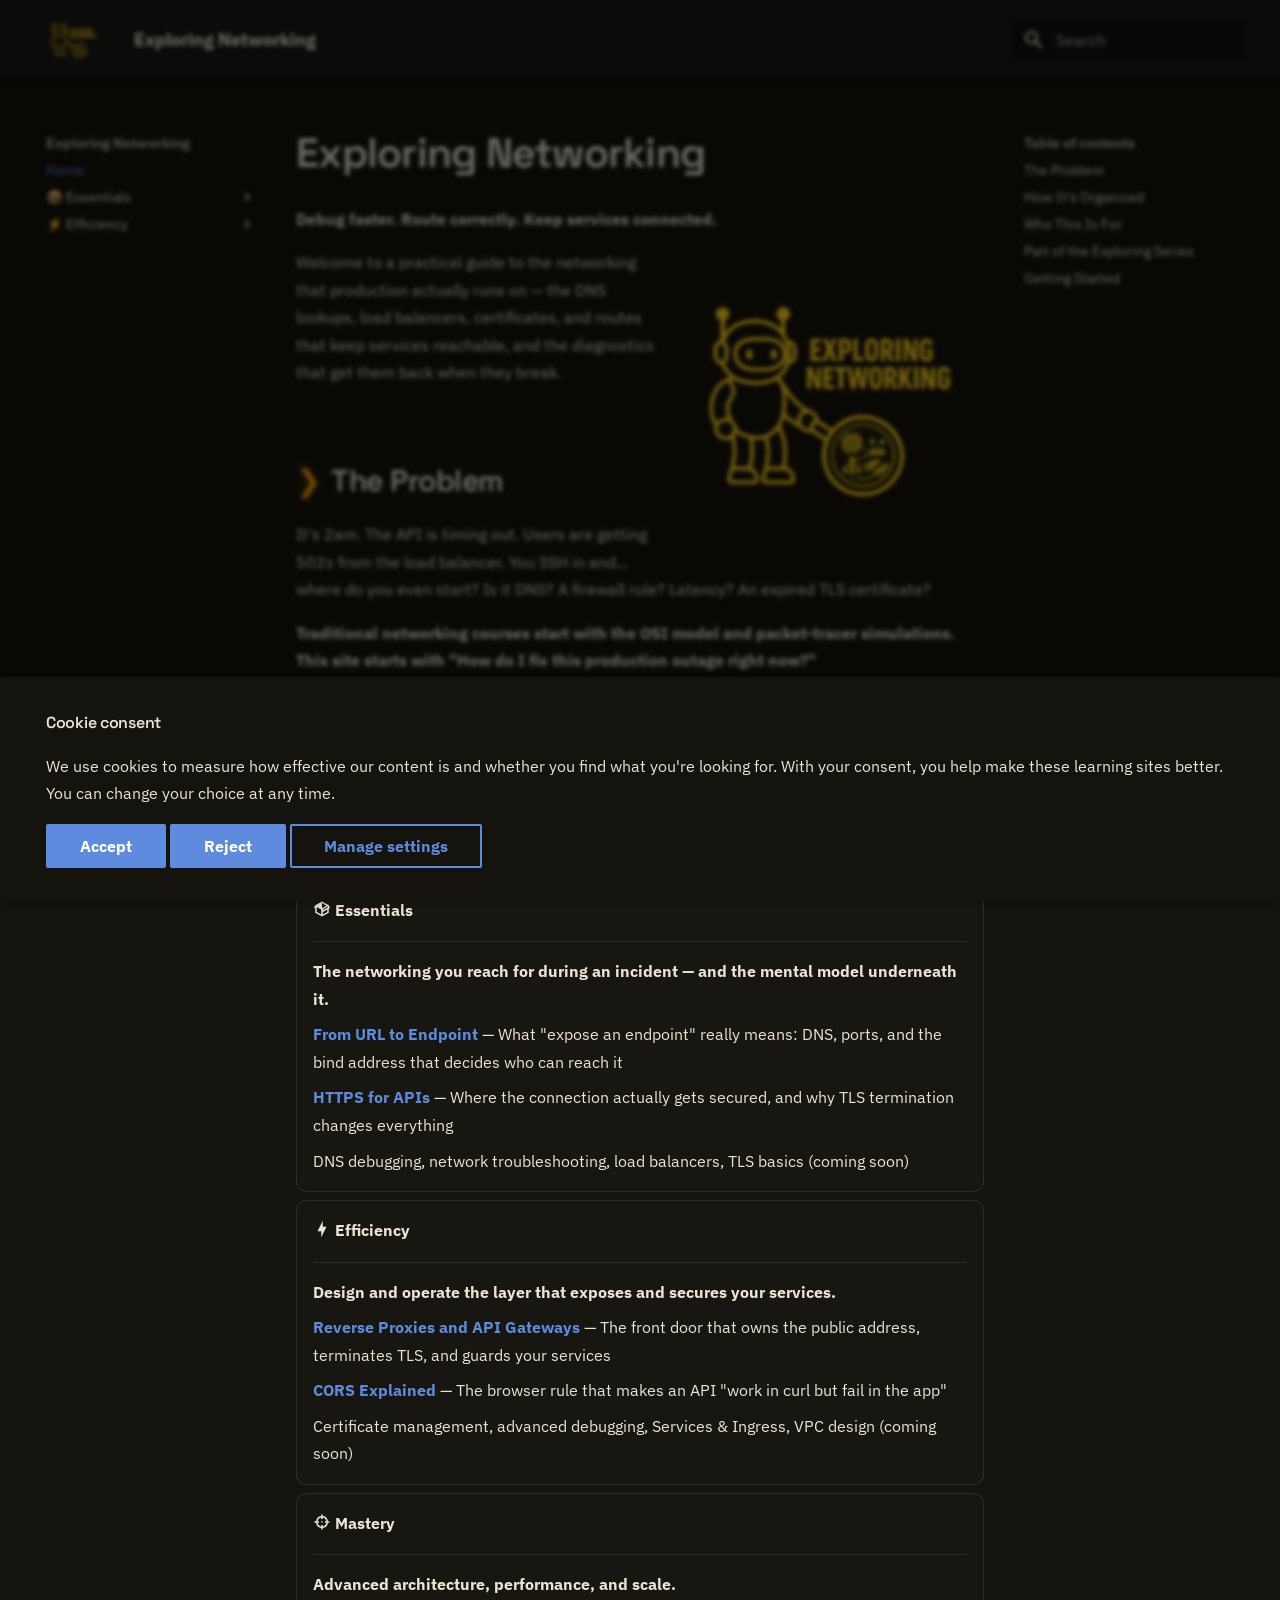
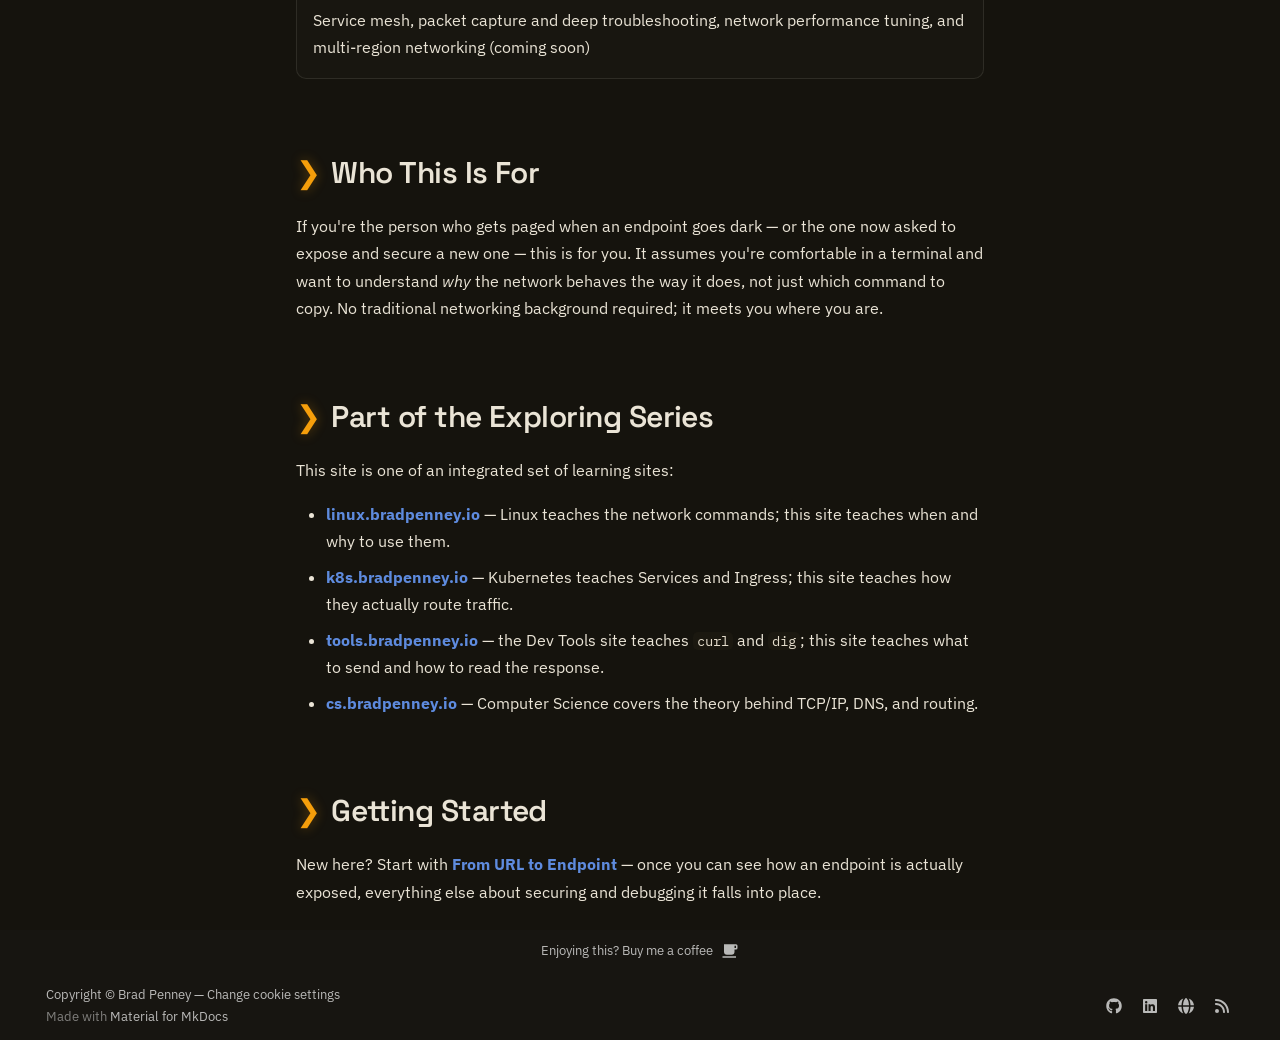
==== commit 05e120d7: "Deployed 63792c6 with MkDocs version: 1.6.1" ====
--- a/index.html
+++ b/index.html
@@ -133,9 +133,19 @@
   
 
 <script id="__analytics">function __md_analytics(){function e(){dataLayer.push(arguments)}window.dataLayer=window.dataLayer||[],e("js",new Date),e("config","G-V01MJ4R3SQ"),document.addEventListener("DOMContentLoaded",(function(){document.forms.search&&document.forms.search.query.addEventListener("blur",(function(){this.value&&e("event","search",{search_term:this.value})}));document$.subscribe((function(){var t=document.forms.feedback;if(void 0!==t)for(var a of t.querySelectorAll("[type=submit]"))a.addEventListener("click",(function(a){a.preventDefault();var n=document.location.pathname,d=this.getAttribute("data-md-value");e("event","feedback",{page:n,data:d}),t.firstElementChild.disabled=!0;var r=t.querySelector(".md-feedback__note [data-md-value='"+d+"']");r&&(r.hidden=!1)})),t.hidden=!1})),location$.subscribe((function(t){e("config","G-V01MJ4R3SQ",{page_path:t.pathname})}))}));var t=document.createElement("script");t.async=!0,t.src="https://www.googletagmanager.com/gtag/js?id=G-V01MJ4R3SQ",document.getElementById("__analytics").insertAdjacentElement("afterEnd",t)}</script>
-  
-    <script>if("undefined"!=typeof __md_analytics){var consent=__md_get("__consent");consent&&consent.analytics&&__md_analytics()}</script>
-  
+  <script>
+    (function () {
+      if (!/(^|\.)bradpenney\.io$/.test(window.location.hostname)) {
+        return;
+      }
+      
+        if (typeof __md_analytics !== "undefined") {
+          var consent = __md_get("__consent");
+          if (consent && consent.analytics) { __md_analytics(); }
+        }
+      
+    })();
+  </script>
 
     
     
@@ -605,6 +615,34 @@
   
   
     <li class="md-nav__item">
+      <a href="essentials/tls/tls_basics/" class="md-nav__link">
+        
+  
+  
+  <span class="md-ellipsis">
+    
+  
+    TLS Basics: Certificates, Handshakes, and the Chain of Trust
+  
+
+    
+  </span>
+  
+  
+
+      </a>
+    </li>
+  
+
+              
+            
+              
+                
+  
+  
+  
+  
+    <li class="md-nav__item">
       <a href="essentials/tls/https_for_apis/" class="md-nav__link">
         
   
@@ -634,12 +672,178 @@
 
               
             
+              
+                
+  
+  
+  
+  
+    
+    
+    
+    
+    
+    <li class="md-nav__item md-nav__item--nested">
+      
+        
+        
+        <input class="md-nav__toggle md-toggle " type="checkbox" id="__nav_2_3" >
+        
+          
+          <label class="md-nav__link" for="__nav_2_3" id="__nav_2_3_label" tabindex="0">
+            
+  
+  
+  <span class="md-ellipsis">
+    
+  
+    DNS
+  
+
+    
+  </span>
+  
+  
+
+            <span class="md-nav__icon md-icon"></span>
+          </label>
+        
+        <nav class="md-nav" data-md-level="2" aria-labelledby="__nav_2_3_label" aria-expanded="false">
+          <label class="md-nav__title" for="__nav_2_3">
+            <span class="md-nav__icon md-icon"></span>
+            
+  
+    DNS
+  
+
+          </label>
+          <ul class="md-nav__list" data-md-scrollfix>
+            
+              
+                
+  
+  
+  
+  
+    <li class="md-nav__item">
+      <a href="essentials/dns/how_dns_works/" class="md-nav__link">
+        
+  
+  
+  <span class="md-ellipsis">
+    
+  
+    How DNS Actually Works: Resolution, Records, and TTLs
+  
+
+    
+  </span>
+  
+  
+
+      </a>
+    </li>
+  
+
+              
+            
           </ul>
         </nav>
       
     </li>
   
 
+              
+            
+              
+                
+  
+  
+  
+  
+    
+    
+    
+    
+    
+    <li class="md-nav__item md-nav__item--nested">
+      
+        
+        
+        <input class="md-nav__toggle md-toggle " type="checkbox" id="__nav_2_4" >
+        
+          
+          <label class="md-nav__link" for="__nav_2_4" id="__nav_2_4_label" tabindex="0">
+            
+  
+  
+  <span class="md-ellipsis">
+    
+  
+    Load Balancers
+  
+
+    
+  </span>
+  
+  
+
+            <span class="md-nav__icon md-icon"></span>
+          </label>
+        
+        <nav class="md-nav" data-md-level="2" aria-labelledby="__nav_2_4_label" aria-expanded="false">
+          <label class="md-nav__title" for="__nav_2_4">
+            <span class="md-nav__icon md-icon"></span>
+            
+  
+    Load Balancers
+  
+
+          </label>
+          <ul class="md-nav__list" data-md-scrollfix>
+            
+              
+                
+  
+  
+  
+  
+    <li class="md-nav__item">
+      <a href="essentials/load_balancers/load_balancer_basics/" class="md-nav__link">
+        
+  
+  
+  <span class="md-ellipsis">
+    
+  
+    Load Balancer Basics: One Address, Many Healthy Servers
+  
+
+    
+  </span>
+  
+  
+
+      </a>
+    </li>
+  
+
+              
+            
+          </ul>
+        </nav>
+      
+    </li>
+  
+
+              
+            
+          </ul>
+        </nav>
+      
+    </li>
+  
+
     
       
       
@@ -833,6 +1037,89 @@
     
   
     Reverse Proxies and API Gateways, Demystified
+  
+
+    
+  </span>
+  
+  
+
+      </a>
+    </li>
+  
+
+              
+            
+          </ul>
+        </nav>
+      
+    </li>
+  
+
+              
+            
+              
+                
+  
+  
+  
+  
+    
+    
+    
+    
+    
+    <li class="md-nav__item md-nav__item--nested">
+      
+        
+        
+        <input class="md-nav__toggle md-toggle " type="checkbox" id="__nav_3_3" >
+        
+          
+          <label class="md-nav__link" for="__nav_3_3" id="__nav_3_3_label" tabindex="0">
+            
+  
+  
+  <span class="md-ellipsis">
+    
+  
+    TLS
+  
+
+    
+  </span>
+  
+  
+
+            <span class="md-nav__icon md-icon"></span>
+          </label>
+        
+        <nav class="md-nav" data-md-level="2" aria-labelledby="__nav_3_3_label" aria-expanded="false">
+          <label class="md-nav__title" for="__nav_3_3">
+            <span class="md-nav__icon md-icon"></span>
+            
+  
+    TLS
+  
+
+          </label>
+          <ul class="md-nav__list" data-md-scrollfix>
+            
+              
+                
+  
+  
+  
+  
+    <li class="md-nav__item">
+      <a href="efficiency/tls/certificate_management/" class="md-nav__link">
+        
+  
+  
+  <span class="md-ellipsis">
+    
+  
+    Automating TLS Certificates: ACME and Let's Encrypt
   
 
     
@@ -1038,6 +1325,17 @@
         <footer class="md-footer">
   
   <div class="md-footer-meta md-typeset">
+    <div class="md-footer-coffee">
+      <a
+        href="https://buymeacoffee.com/brad.penney"
+        target="_blank"
+        rel="noopener"
+        class="md-footer-coffee__link"
+      >
+        <span>Enjoying this? Buy me a coffee</span>
+        <svg xmlns="http://www.w3.org/2000/svg" viewBox="0 0 24 24"><path d="M2 21h18v-2H2M20 8h-2V5h2m0-2H4v10a4 4 0 0 0 4 4h6a4 4 0 0 0 4-4v-3h2a2 2 0 0 0 2-2V5a2 2 0 0 0-2-2"/></svg>
+      </a>
+    </div>
     <div class="md-footer-meta__inner md-grid">
       <div class="md-copyright">
   
@@ -1065,6 +1363,17 @@
     
     <a href="https://github.com/bradpenney" target="_blank" rel="noopener" title="github.com" class="md-social__link">
       <svg xmlns="http://www.w3.org/2000/svg" viewBox="0 0 512 512"><!--! Font Awesome Free 7.1.0 by @fontawesome - https://fontawesome.com License - https://fontawesome.com/license/free (Icons: CC BY 4.0, Fonts: SIL OFL 1.1, Code: MIT License) Copyright 2025 Fonticons, Inc.--><path d="M173.9 397.4c0 2-2.3 3.6-5.2 3.6-3.3.3-5.6-1.3-5.6-3.6 0-2 2.3-3.6 5.2-3.6 3-.3 5.6 1.3 5.6 3.6m-31.1-4.5c-.7 2 1.3 4.3 4.3 4.9 2.6 1 5.6 0 6.2-2s-1.3-4.3-4.3-5.2c-2.6-.7-5.5.3-6.2 2.3m44.2-1.7c-2.9.7-4.9 2.6-4.6 4.9.3 2 2.9 3.3 5.9 2.6 2.9-.7 4.9-2.6 4.6-4.6-.3-1.9-3-3.2-5.9-2.9M252.8 8C114.1 8 8 113.3 8 252c0 110.9 69.8 205.8 169.5 239.2 12.8 2.3 17.3-5.6 17.3-12.1 0-6.2-.3-40.4-.3-61.4 0 0-70 15-84.7-29.8 0 0-11.4-29.1-27.8-36.6 0 0-22.9-15.7 1.6-15.4 0 0 24.9 2 38.6 25.8 21.9 38.6 58.6 27.5 72.9 20.9 2.3-16 8.8-27.1 16-33.7-55.9-6.2-112.3-14.3-112.3-110.5 0-27.5 7.6-41.3 23.6-58.9-2.6-6.5-11.1-33.3 2.6-67.9 20.9-6.5 69 27 69 27 20-5.6 41.5-8.5 62.8-8.5s42.8 2.9 62.8 8.5c0 0 48.1-33.6 69-27 13.7 34.7 5.2 61.4 2.6 67.9 16 17.7 25.8 31.5 25.8 58.9 0 96.5-58.9 104.2-114.8 110.5 9.2 7.9 17 22.9 17 46.4 0 33.7-.3 75.4-.3 83.6 0 6.5 4.6 14.4 17.3 12.1C436.2 457.8 504 362.9 504 252 504 113.3 391.5 8 252.8 8M105.2 352.9c-1.3 1-1 3.3.7 5.2 1.6 1.6 3.9 2.3 5.2 1 1.3-1 1-3.3-.7-5.2-1.6-1.6-3.9-2.3-5.2-1m-10.8-8.1c-.7 1.3.3 2.9 2.3 3.9 1.6 1 3.6.7 4.3-.7.7-1.3-.3-2.9-2.3-3.9-2-.6-3.6-.3-4.3.7m32.4 35.6c-1.6 1.3-1 4.3 1.3 6.2 2.3 2.3 5.2 2.6 6.5 1 1.3-1.3.7-4.3-1.3-6.2-2.2-2.3-5.2-2.6-6.5-1m-11.4-14.7c-1.6 1-1.6 3.6 0 5.9s4.3 3.3 5.6 2.3c1.6-1.3 1.6-3.9 0-6.2-1.4-2.3-4-3.3-5.6-2"/></svg>
+    </a>
+  
+    
+    
+    
+    
+      
+      
+    
+    <a href="https://linkedin.com/in/bradpenney" target="_blank" rel="noopener" title="linkedin.com" class="md-social__link">
+      <svg xmlns="http://www.w3.org/2000/svg" viewBox="0 0 448 512"><!--! Font Awesome Free 7.1.0 by @fontawesome - https://fontawesome.com License - https://fontawesome.com/license/free (Icons: CC BY 4.0, Fonts: SIL OFL 1.1, Code: MIT License) Copyright 2025 Fonticons, Inc.--><path d="M416 32H31.9C14.3 32 0 46.5 0 64.3v383.4C0 465.5 14.3 480 31.9 480H416c17.6 0 32-14.5 32-32.3V64.3c0-17.8-14.4-32.3-32-32.3M135.4 416H69V202.2h66.5V416zM102.2 96a38.5 38.5 0 1 1 0 77 38.5 38.5 0 1 1 0-77m282.1 320h-66.4V312c0-24.8-.5-56.7-34.5-56.7-34.6 0-39.9 27-39.9 54.9V416h-66.4V202.2h63.7v29.2h.9c8.9-16.8 30.6-34.5 62.9-34.5 67.2 0 79.7 44.3 79.7 101.9z"/></svg>
     </a>
   
     
--- a/stylesheets/extra.css
+++ b/stylesheets/extra.css
@@ -303,3 +303,30 @@
         max-width: 40%;
     }
 }
+
+/* --- Footer: Buy Me a Coffee ------------------------------------------- */
+.md-footer-coffee {
+  display: flex;
+  justify-content: center;
+  padding: 0.5rem 0;
+}
+
+.md-footer-coffee__link {
+  display: inline-flex;
+  align-items: center;
+  gap: 0.4rem;
+  font-size: 0.64rem;
+  color: var(--md-footer-fg-color--lighter);
+  text-decoration: none;
+  transition: color 0.2s;
+}
+
+.md-footer-coffee__link:hover {
+  color: var(--brand-accent);
+}
+
+.md-footer-coffee__link svg {
+  width: 0.9rem;
+  height: 0.9rem;
+  fill: currentColor;
+}
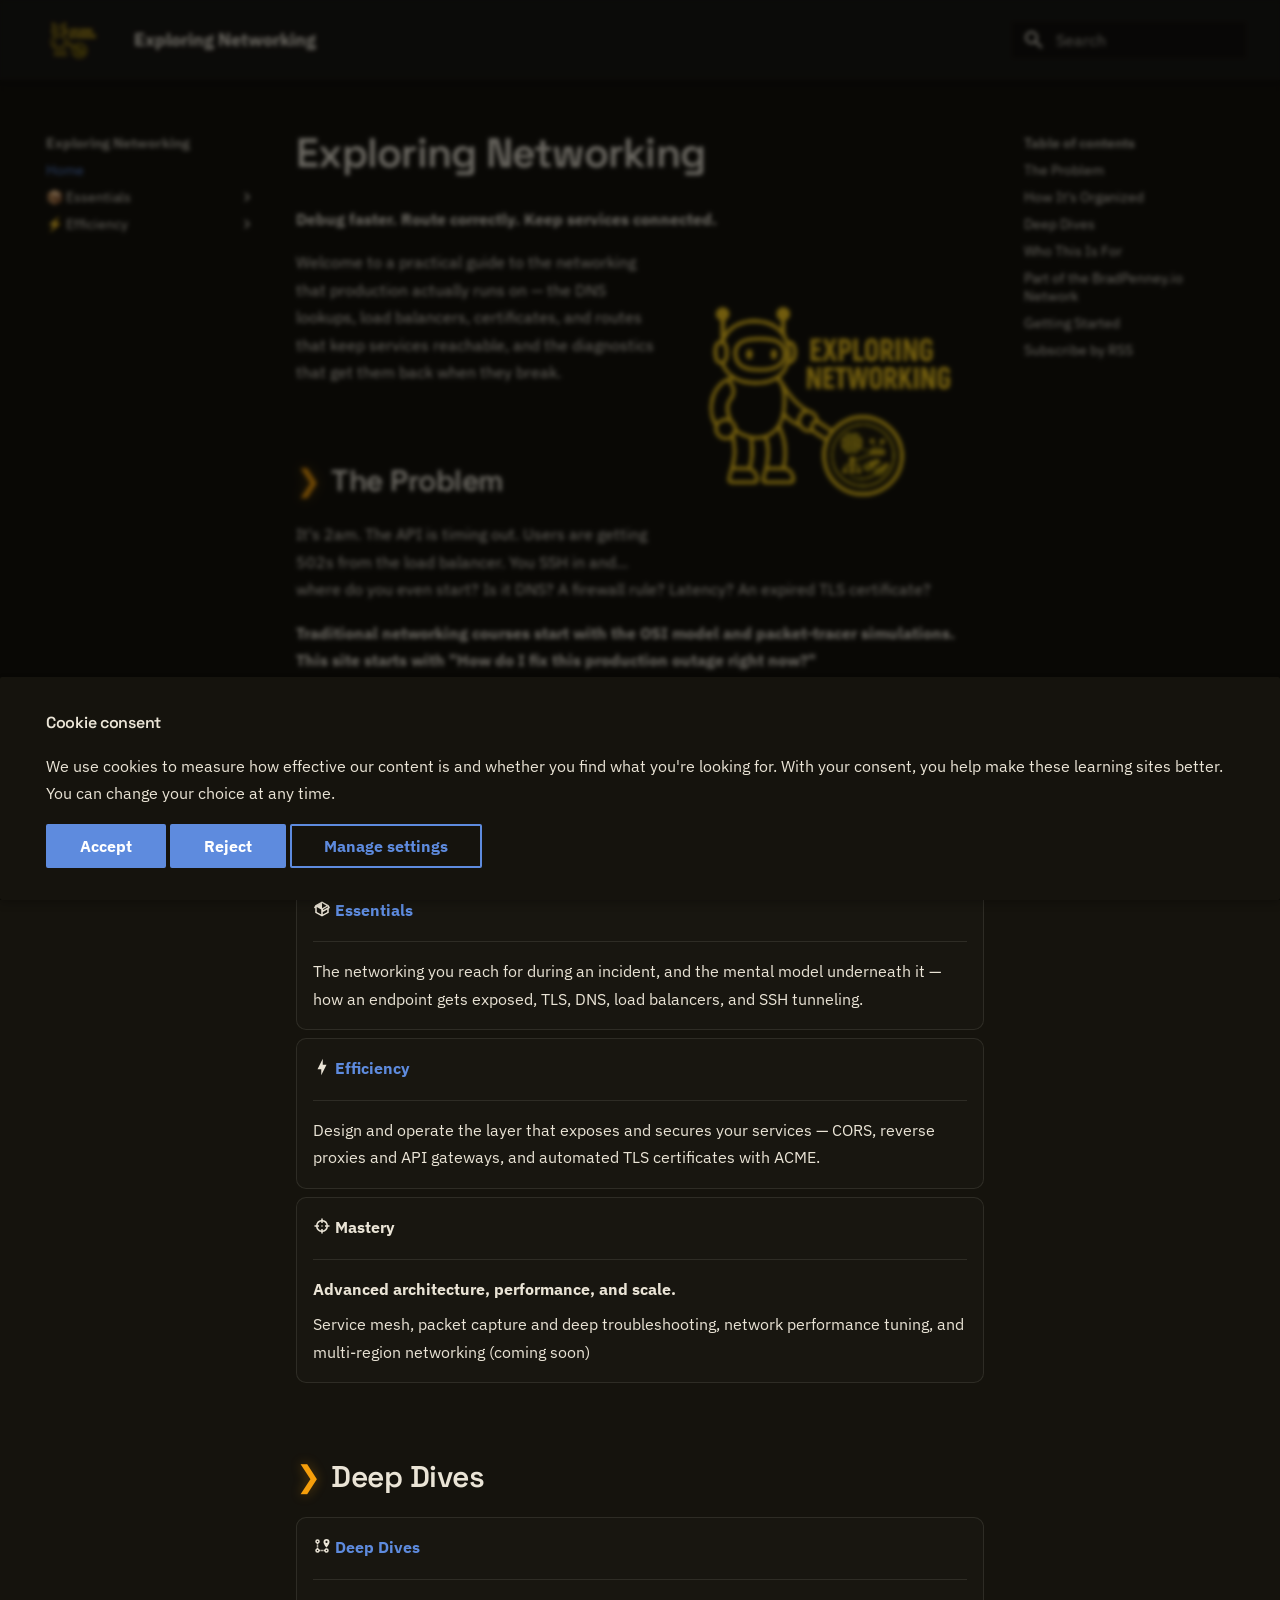
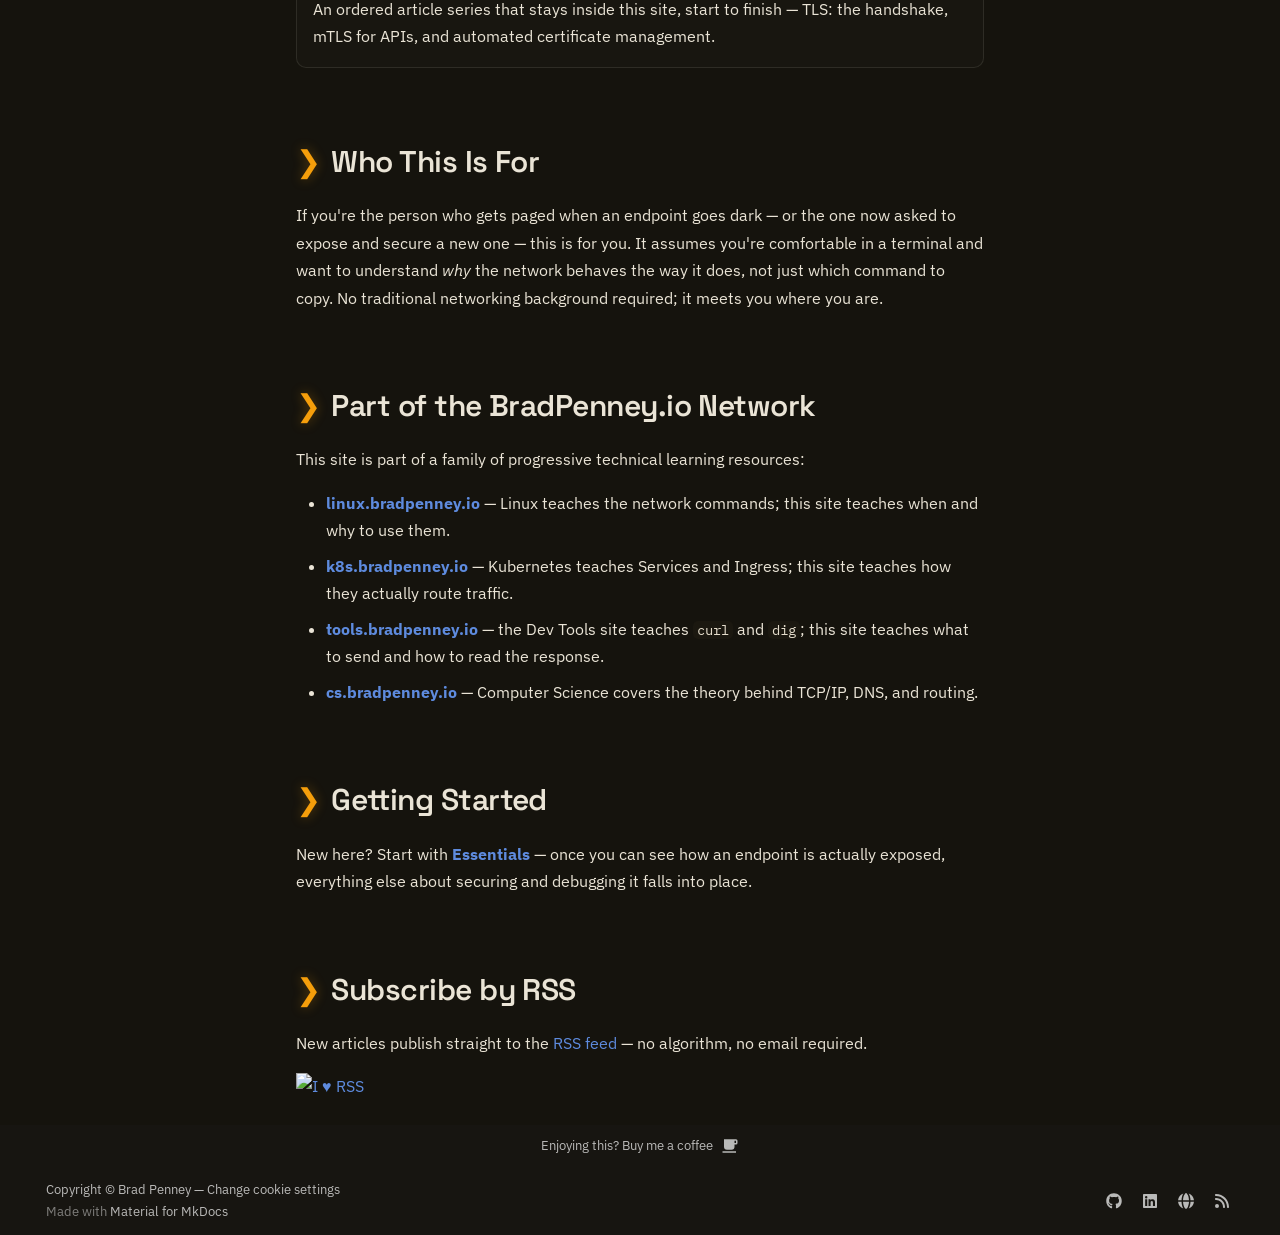
==== commit 8c50d705: "Deployed 7589f6b with MkDocs version: 1.6.1" ====
--- a/index.html
+++ b/index.html
@@ -16,7 +16,7 @@
       
       
       
-        <link rel="next" href="essentials/http/from_url_to_endpoint/">
+        <link rel="next" href="essentials/overview/">
       
       
         
@@ -149,6 +149,33 @@
 
     
     
+  
+  
+    
+    
+    
+    
+    
+<script type="application/ld+json">
+{
+  "@context": "https://schema.org",
+  "@type": "TechArticle",
+  "headline": "Exploring Networking - Networking for SREs and Platform Engineers",
+  "description": "Practical networking for SREs and platform engineers — how APIs get exposed and secured on the wire, plus DNS, load balancers, TLS, and Kubernetes networking.",
+  "url": "https://networking.bradpenney.io/",
+  "datePublished": "2026-06-21 12:00",
+  "author": {
+    "@type": "Person",
+    "name": "Brad Penney"
+  },
+  "publisher": {
+    "@type": "Organization",
+    "name": "Brad Penney"
+  }
+}
+</script>
+  
+
   
 <meta property="og:type" content="website" />
 <meta property="og:title" content="Exploring Networking" />
@@ -391,6 +418,17 @@
 </li>
       
         <li class="md-nav__item">
+  <a href="#deep-dives" class="md-nav__link">
+    <span class="md-ellipsis">
+      
+        Deep Dives
+      
+    </span>
+  </a>
+  
+</li>
+      
+        <li class="md-nav__item">
   <a href="#who-this-is-for" class="md-nav__link">
     <span class="md-ellipsis">
       
@@ -402,10 +440,10 @@
 </li>
       
         <li class="md-nav__item">
-  <a href="#part-of-the-exploring-series" class="md-nav__link">
+  <a href="#part-of-the-bradpenneyio-network" class="md-nav__link">
     <span class="md-ellipsis">
       
-        Part of the Exploring Series
+        Part of the BradPenney.io Network
       
     </span>
   </a>
@@ -423,6 +461,17 @@
   
 </li>
       
+        <li class="md-nav__item">
+  <a href="#subscribe-by-rss" class="md-nav__link">
+    <span class="md-ellipsis">
+      
+        Subscribe by RSS
+      
+    </span>
+  </a>
+  
+</li>
+      
     </ul>
   
 </nav>
@@ -484,6 +533,34 @@
   
   
   
+    <li class="md-nav__item">
+      <a href="essentials/overview/" class="md-nav__link">
+        
+  
+  
+  <span class="md-ellipsis">
+    
+  
+    Overview
+  
+
+    
+  </span>
+  
+  
+
+      </a>
+    </li>
+  
+
+              
+            
+              
+                
+  
+  
+  
+  
     
     
     
@@ -493,10 +570,10 @@
       
         
         
-        <input class="md-nav__toggle md-toggle " type="checkbox" id="__nav_2_1" >
-        
-          
-          <label class="md-nav__link" for="__nav_2_1" id="__nav_2_1_label" tabindex="0">
+        <input class="md-nav__toggle md-toggle " type="checkbox" id="__nav_2_2" >
+        
+          
+          <label class="md-nav__link" for="__nav_2_2" id="__nav_2_2_label" tabindex="0">
             
   
   
@@ -514,8 +591,8 @@
             <span class="md-nav__icon md-icon"></span>
           </label>
         
-        <nav class="md-nav" data-md-level="2" aria-labelledby="__nav_2_1_label" aria-expanded="false">
-          <label class="md-nav__title" for="__nav_2_1">
+        <nav class="md-nav" data-md-level="2" aria-labelledby="__nav_2_2_label" aria-expanded="false">
+          <label class="md-nav__title" for="__nav_2_2">
             <span class="md-nav__icon md-icon"></span>
             
   
@@ -576,10 +653,10 @@
       
         
         
-        <input class="md-nav__toggle md-toggle " type="checkbox" id="__nav_2_2" >
-        
-          
-          <label class="md-nav__link" for="__nav_2_2" id="__nav_2_2_label" tabindex="0">
+        <input class="md-nav__toggle md-toggle " type="checkbox" id="__nav_2_3" >
+        
+          
+          <label class="md-nav__link" for="__nav_2_3" id="__nav_2_3_label" tabindex="0">
             
   
   
@@ -597,8 +674,8 @@
             <span class="md-nav__icon md-icon"></span>
           </label>
         
-        <nav class="md-nav" data-md-level="2" aria-labelledby="__nav_2_2_label" aria-expanded="false">
-          <label class="md-nav__title" for="__nav_2_2">
+        <nav class="md-nav" data-md-level="2" aria-labelledby="__nav_2_3_label" aria-expanded="false">
+          <label class="md-nav__title" for="__nav_2_3">
             <span class="md-nav__icon md-icon"></span>
             
   
@@ -687,10 +764,10 @@
       
         
         
-        <input class="md-nav__toggle md-toggle " type="checkbox" id="__nav_2_3" >
-        
-          
-          <label class="md-nav__link" for="__nav_2_3" id="__nav_2_3_label" tabindex="0">
+        <input class="md-nav__toggle md-toggle " type="checkbox" id="__nav_2_4" >
+        
+          
+          <label class="md-nav__link" for="__nav_2_4" id="__nav_2_4_label" tabindex="0">
             
   
   
@@ -708,8 +785,8 @@
             <span class="md-nav__icon md-icon"></span>
           </label>
         
-        <nav class="md-nav" data-md-level="2" aria-labelledby="__nav_2_3_label" aria-expanded="false">
-          <label class="md-nav__title" for="__nav_2_3">
+        <nav class="md-nav" data-md-level="2" aria-labelledby="__nav_2_4_label" aria-expanded="false">
+          <label class="md-nav__title" for="__nav_2_4">
             <span class="md-nav__icon md-icon"></span>
             
   
@@ -770,10 +847,10 @@
       
         
         
-        <input class="md-nav__toggle md-toggle " type="checkbox" id="__nav_2_4" >
-        
-          
-          <label class="md-nav__link" for="__nav_2_4" id="__nav_2_4_label" tabindex="0">
+        <input class="md-nav__toggle md-toggle " type="checkbox" id="__nav_2_5" >
+        
+          
+          <label class="md-nav__link" for="__nav_2_5" id="__nav_2_5_label" tabindex="0">
             
   
   
@@ -791,8 +868,8 @@
             <span class="md-nav__icon md-icon"></span>
           </label>
         
-        <nav class="md-nav" data-md-level="2" aria-labelledby="__nav_2_4_label" aria-expanded="false">
-          <label class="md-nav__title" for="__nav_2_4">
+        <nav class="md-nav" data-md-level="2" aria-labelledby="__nav_2_5_label" aria-expanded="false">
+          <label class="md-nav__title" for="__nav_2_5">
             <span class="md-nav__icon md-icon"></span>
             
   
@@ -838,12 +915,95 @@
 
               
             
+              
+                
+  
+  
+  
+  
+    
+    
+    
+    
+    
+    <li class="md-nav__item md-nav__item--nested">
+      
+        
+        
+        <input class="md-nav__toggle md-toggle " type="checkbox" id="__nav_2_6" >
+        
+          
+          <label class="md-nav__link" for="__nav_2_6" id="__nav_2_6_label" tabindex="0">
+            
+  
+  
+  <span class="md-ellipsis">
+    
+  
+    Tunneling
+  
+
+    
+  </span>
+  
+  
+
+            <span class="md-nav__icon md-icon"></span>
+          </label>
+        
+        <nav class="md-nav" data-md-level="2" aria-labelledby="__nav_2_6_label" aria-expanded="false">
+          <label class="md-nav__title" for="__nav_2_6">
+            <span class="md-nav__icon md-icon"></span>
+            
+  
+    Tunneling
+  
+
+          </label>
+          <ul class="md-nav__list" data-md-scrollfix>
+            
+              
+                
+  
+  
+  
+  
+    <li class="md-nav__item">
+      <a href="essentials/tunneling/ssh_tunnels/" class="md-nav__link">
+        
+  
+  
+  <span class="md-ellipsis">
+    
+  
+    SSH Tunnels Explained: Port Forwarding and ProxyJump
+  
+
+    
+  </span>
+  
+  
+
+      </a>
+    </li>
+  
+
+              
+            
           </ul>
         </nav>
       
     </li>
   
 
+              
+            
+          </ul>
+        </nav>
+      
+    </li>
+  
+
     
       
       
@@ -898,6 +1058,34 @@
   
   
   
+    <li class="md-nav__item">
+      <a href="efficiency/overview/" class="md-nav__link">
+        
+  
+  
+  <span class="md-ellipsis">
+    
+  
+    Overview
+  
+
+    
+  </span>
+  
+  
+
+      </a>
+    </li>
+  
+
+              
+            
+              
+                
+  
+  
+  
+  
     
     
     
@@ -907,10 +1095,10 @@
       
         
         
-        <input class="md-nav__toggle md-toggle " type="checkbox" id="__nav_3_1" >
-        
-          
-          <label class="md-nav__link" for="__nav_3_1" id="__nav_3_1_label" tabindex="0">
+        <input class="md-nav__toggle md-toggle " type="checkbox" id="__nav_3_2" >
+        
+          
+          <label class="md-nav__link" for="__nav_3_2" id="__nav_3_2_label" tabindex="0">
             
   
   
@@ -928,8 +1116,8 @@
             <span class="md-nav__icon md-icon"></span>
           </label>
         
-        <nav class="md-nav" data-md-level="2" aria-labelledby="__nav_3_1_label" aria-expanded="false">
-          <label class="md-nav__title" for="__nav_3_1">
+        <nav class="md-nav" data-md-level="2" aria-labelledby="__nav_3_2_label" aria-expanded="false">
+          <label class="md-nav__title" for="__nav_3_2">
             <span class="md-nav__icon md-icon"></span>
             
   
@@ -990,10 +1178,10 @@
       
         
         
-        <input class="md-nav__toggle md-toggle " type="checkbox" id="__nav_3_2" >
-        
-          
-          <label class="md-nav__link" for="__nav_3_2" id="__nav_3_2_label" tabindex="0">
+        <input class="md-nav__toggle md-toggle " type="checkbox" id="__nav_3_3" >
+        
+          
+          <label class="md-nav__link" for="__nav_3_3" id="__nav_3_3_label" tabindex="0">
             
   
   
@@ -1011,8 +1199,8 @@
             <span class="md-nav__icon md-icon"></span>
           </label>
         
-        <nav class="md-nav" data-md-level="2" aria-labelledby="__nav_3_2_label" aria-expanded="false">
-          <label class="md-nav__title" for="__nav_3_2">
+        <nav class="md-nav" data-md-level="2" aria-labelledby="__nav_3_3_label" aria-expanded="false">
+          <label class="md-nav__title" for="__nav_3_3">
             <span class="md-nav__icon md-icon"></span>
             
   
@@ -1073,10 +1261,10 @@
       
         
         
-        <input class="md-nav__toggle md-toggle " type="checkbox" id="__nav_3_3" >
-        
-          
-          <label class="md-nav__link" for="__nav_3_3" id="__nav_3_3_label" tabindex="0">
+        <input class="md-nav__toggle md-toggle " type="checkbox" id="__nav_3_4" >
+        
+          
+          <label class="md-nav__link" for="__nav_3_4" id="__nav_3_4_label" tabindex="0">
             
   
   
@@ -1094,8 +1282,8 @@
             <span class="md-nav__icon md-icon"></span>
           </label>
         
-        <nav class="md-nav" data-md-level="2" aria-labelledby="__nav_3_3_label" aria-expanded="false">
-          <label class="md-nav__title" for="__nav_3_3">
+        <nav class="md-nav" data-md-level="2" aria-labelledby="__nav_3_4_label" aria-expanded="false">
+          <label class="md-nav__title" for="__nav_3_4">
             <span class="md-nav__icon md-icon"></span>
             
   
@@ -1197,6 +1385,17 @@
 </li>
       
         <li class="md-nav__item">
+  <a href="#deep-dives" class="md-nav__link">
+    <span class="md-ellipsis">
+      
+        Deep Dives
+      
+    </span>
+  </a>
+  
+</li>
+      
+        <li class="md-nav__item">
   <a href="#who-this-is-for" class="md-nav__link">
     <span class="md-ellipsis">
       
@@ -1208,10 +1407,10 @@
 </li>
       
         <li class="md-nav__item">
-  <a href="#part-of-the-exploring-series" class="md-nav__link">
+  <a href="#part-of-the-bradpenneyio-network" class="md-nav__link">
     <span class="md-ellipsis">
       
-        Part of the Exploring Series
+        Part of the BradPenney.io Network
       
     </span>
   </a>
@@ -1223,6 +1422,17 @@
     <span class="md-ellipsis">
       
         Getting Started
+      
+    </span>
+  </a>
+  
+</li>
+      
+        <li class="md-nav__item">
+  <a href="#subscribe-by-rss" class="md-nav__link">
+    <span class="md-ellipsis">
+      
+        Subscribe by RSS
       
     </span>
   </a>
@@ -1239,6 +1449,14 @@
           
           
             <div class="md-content" data-md-component="content">
+              
+                
+
+
+
+  
+
+
               
               <article class="md-content__inner md-typeset">
                 
@@ -1258,20 +1476,14 @@
 <div class="grid cards">
 <ul>
 <li>
-<p><span class="twemoji"><svg xmlns="http://www.w3.org/2000/svg" viewBox="0 0 24 24"><path d="M2 10.96a.985.985 0 0 1-.37-1.37L3.13 7c.11-.2.28-.34.47-.42l7.83-4.4c.16-.12.36-.18.57-.18s.41.06.57.18l7.9 4.44c.19.1.35.26.44.46l1.45 2.52c.28.48.11 1.09-.36 1.36l-1 .58v4.96c0 .38-.21.71-.53.88l-7.9 4.44c-.16.12-.36.18-.57.18s-.41-.06-.57-.18l-7.9-4.44A.99.99 0 0 1 3 16.5v-5.54c-.3.17-.68.18-1 0m10-6.81v6.7l5.96-3.35zM5 15.91l6 3.38v-6.71L5 9.21zm14 0v-3.22l-5 2.9c-.33.18-.7.17-1 .01v3.69zm-5.15-2.55 6.28-3.63-.58-1.01-6.28 3.63z"/></svg></span> <strong>Essentials</strong></p>
+<p><span class="twemoji"><svg xmlns="http://www.w3.org/2000/svg" viewBox="0 0 24 24"><path d="M2 10.96a.985.985 0 0 1-.37-1.37L3.13 7c.11-.2.28-.34.47-.42l7.83-4.4c.16-.12.36-.18.57-.18s.41.06.57.18l7.9 4.44c.19.1.35.26.44.46l1.45 2.52c.28.48.11 1.09-.36 1.36l-1 .58v4.96c0 .38-.21.71-.53.88l-7.9 4.44c-.16.12-.36.18-.57.18s-.41-.06-.57-.18l-7.9-4.44A.99.99 0 0 1 3 16.5v-5.54c-.3.17-.68.18-1 0m10-6.81v6.7l5.96-3.35zM5 15.91l6 3.38v-6.71L5 9.21zm14 0v-3.22l-5 2.9c-.33.18-.7.17-1 .01v3.69zm-5.15-2.55 6.28-3.63-.58-1.01-6.28 3.63z"/></svg></span> <strong><a href="essentials/overview/">Essentials</a></strong></p>
 <hr />
-<p><strong>The networking you reach for during an incident — and the mental model underneath it.</strong></p>
-<p><strong><a href="essentials/http/from_url_to_endpoint/">From URL to Endpoint</a></strong> — What "expose an endpoint" really means: DNS, ports, and the bind address that decides who can reach it</p>
-<p><strong><a href="essentials/tls/https_for_apis/">HTTPS for APIs</a></strong> — Where the connection actually gets secured, and why TLS termination changes everything</p>
-<p>DNS debugging, network troubleshooting, load balancers, TLS basics (coming soon)</p>
+<p>The networking you reach for during an incident, and the mental model underneath it — how an endpoint gets exposed, TLS, DNS, load balancers, and SSH tunneling.</p>
 </li>
 <li>
-<p><span class="twemoji"><svg xmlns="http://www.w3.org/2000/svg" viewBox="0 0 24 24"><path d="M11 15H6l7-14v8h5l-7 14z"/></svg></span> <strong>Efficiency</strong></p>
+<p><span class="twemoji"><svg xmlns="http://www.w3.org/2000/svg" viewBox="0 0 24 24"><path d="M11 15H6l7-14v8h5l-7 14z"/></svg></span> <strong><a href="efficiency/overview/">Efficiency</a></strong></p>
 <hr />
-<p><strong>Design and operate the layer that exposes and secures your services.</strong></p>
-<p><strong><a href="efficiency/api_gateways/reverse_proxies_and_gateways/">Reverse Proxies and API Gateways</a></strong> — The front door that owns the public address, terminates TLS, and guards your services</p>
-<p><strong><a href="efficiency/http/cors_explained/">CORS Explained</a></strong> — The browser rule that makes an API "work in curl but fail in the app"</p>
-<p>Certificate management, advanced debugging, Services &amp; Ingress, VPC design (coming soon)</p>
+<p>Design and operate the layer that exposes and secures your services — CORS, reverse proxies and API gateways, and automated TLS certificates with ACME.</p>
 </li>
 <li>
 <p><span class="twemoji"><svg xmlns="http://www.w3.org/2000/svg" viewBox="0 0 24 24"><path d="M11 2v2.07A8 8 0 0 0 4.07 11H2v2h2.07A8 8 0 0 0 11 19.93V22h2v-2.07A8 8 0 0 0 19.93 13H22v-2h-2.07A8 8 0 0 0 13 4.07V2m-2 4.08V8h2V6.09c2.5.41 4.5 2.41 4.92 4.91H16v2h1.91c-.41 2.5-2.41 4.5-4.91 4.92V16h-2v1.91C8.5 17.5 6.5 15.5 6.08 13H8v-2H6.09C6.5 8.5 8.5 6.5 11 6.08M12 11a1 1 0 0 0-1 1 1 1 0 0 0 1 1 1 1 0 0 0 1-1 1 1 0 0 0-1-1"/></svg></span> <strong>Mastery</strong></p>
@@ -1281,10 +1493,20 @@
 </li>
 </ul>
 </div>
+<h2 id="deep-dives">Deep Dives<a class="headerlink" href="#deep-dives" title="Link to this section">🔗</a></h2>
+<div class="grid cards">
+<ul>
+<li>
+<p><span class="twemoji"><svg xmlns="http://www.w3.org/2000/svg" viewBox="0 0 24 24"><path d="M18 15a3 3 0 0 1 3 3 3 3 0 0 1-3 3 2.99 2.99 0 0 1-2.83-2H14v-2h1.17c.41-1.17 1.52-2 2.83-2m0 2a1 1 0 0 0-1 1 1 1 0 0 0 1 1 1 1 0 0 0 1-1 1 1 0 0 0-1-1m0-9a1.43 1.43 0 0 0 1.43-1.43 1.43 1.43 0 1 0-2.86 0A1.43 1.43 0 0 0 18 8m0-5.43a4 4 0 0 1 4 4C22 9.56 18 14 18 14s-4-4.44-4-7.43a4 4 0 0 1 4-4M8.83 17H10v2H8.83A2.99 2.99 0 0 1 6 21a3 3 0 0 1-3-3c0-1.31.83-2.42 2-2.83V14h2v1.17c.85.3 1.53.98 1.83 1.83M6 17a1 1 0 0 0-1 1 1 1 0 0 0 1 1 1 1 0 0 0 1-1 1 1 0 0 0-1-1M6 3a3 3 0 0 1 3 3c0 1.31-.83 2.42-2 2.83V10H5V8.83A2.99 2.99 0 0 1 3 6a3 3 0 0 1 3-3m0 2a1 1 0 0 0-1 1 1 1 0 0 0 1 1 1 1 0 0 0 1-1 1 1 0 0 0-1-1m5 14v-2h2v2zm-4-6H5v-2h2z"/></svg></span> <strong><a href="https://bradpenney.io/deep-dives#networking">Deep Dives</a></strong></p>
+<hr />
+<p>An ordered article series that stays inside this site, start to finish — TLS: the handshake, mTLS for APIs, and automated certificate management.</p>
+</li>
+</ul>
+</div>
 <h2 id="who-this-is-for">Who This Is For<a class="headerlink" href="#who-this-is-for" title="Link to this section">🔗</a></h2>
 <p>If you're the person who gets paged when an endpoint goes dark — or the one now asked to expose and secure a new one — this is for you. It assumes you're comfortable in a terminal and want to understand <em>why</em> the network behaves the way it does, not just which command to copy. No traditional networking background required; it meets you where you are.</p>
-<h2 id="part-of-the-exploring-series">Part of the Exploring Series<a class="headerlink" href="#part-of-the-exploring-series" title="Link to this section">🔗</a></h2>
-<p>This site is one of an integrated set of learning sites:</p>
+<h2 id="part-of-the-bradpenneyio-network">Part of the BradPenney.io Network<a class="headerlink" href="#part-of-the-bradpenneyio-network" title="Link to this section">🔗</a></h2>
+<p>This site is part of a family of progressive technical learning resources:</p>
 <ul>
 <li><strong><a href="https://linux.bradpenney.io">linux.bradpenney.io</a></strong> — Linux teaches the network commands; this site teaches when and why to use them.</li>
 <li><strong><a href="https://k8s.bradpenney.io">k8s.bradpenney.io</a></strong> — Kubernetes teaches Services and Ingress; this site teaches how they actually route traffic.</li>
@@ -1292,7 +1514,10 @@
 <li><strong><a href="https://cs.bradpenney.io">cs.bradpenney.io</a></strong> — Computer Science covers the theory behind TCP/IP, DNS, and routing.</li>
 </ul>
 <h2 id="getting-started">Getting Started<a class="headerlink" href="#getting-started" title="Link to this section">🔗</a></h2>
-<p>New here? Start with <strong><a href="essentials/http/from_url_to_endpoint/">From URL to Endpoint</a></strong> — once you can see how an endpoint is actually exposed, everything else about securing and debugging it falls into place.</p>
+<p>New here? Start with <strong><a href="essentials/overview/">Essentials</a></strong> — once you can see how an endpoint is actually exposed, everything else about securing and debugging it falls into place.</p>
+<h2 id="subscribe-by-rss">Subscribe by RSS<a class="headerlink" href="#subscribe-by-rss" title="Link to this section">🔗</a></h2>
+<p>New articles publish straight to the <a href="https://networking.bradpenney.io/feed_rss_created.xml">RSS feed</a> — no algorithm, no email required.</p>
+<p><a href="https://iheartrss.com/"><img src="https://iheartrss.com/iheartrss-dark.svg" alt="I ♥ RSS" width="88" height="31"></a></p>
 
 
 
@@ -1477,7 +1702,7 @@
     
       
       
-      <script id="__config" type="application/json">{"annotate": null, "base": ".", "features": ["content.code.annotate", "content.code.copy", "content.tabs.link", "content.code.highlight", "content.tooltips", "content.code.mermaid"], "search": "assets/javascripts/workers/search.2c215733.min.js", "tags": null, "translations": {"clipboard.copied": "Copied to clipboard", "clipboard.copy": "Copy to clipboard", "search.result.more.one": "1 more on this page", "search.result.more.other": "# more on this page", "search.result.none": "No matching documents", "search.result.one": "1 matching document", "search.result.other": "# matching documents", "search.result.placeholder": "Type to start searching", "search.result.term.missing": "Missing", "select.version": "Select version"}, "version": null}</script>
+      <script id="__config" type="application/json">{"annotate": null, "base": ".", "features": ["content.code.annotate", "content.code.copy", "content.tabs.link", "content.code.highlight", "content.tooltips", "content.code.mermaid", "navigation.path"], "search": "assets/javascripts/workers/search.2c215733.min.js", "tags": null, "translations": {"clipboard.copied": "Copied to clipboard", "clipboard.copy": "Copy to clipboard", "search.result.more.one": "1 more on this page", "search.result.more.other": "# more on this page", "search.result.none": "No matching documents", "search.result.one": "1 matching document", "search.result.other": "# matching documents", "search.result.placeholder": "Type to start searching", "search.result.term.missing": "Missing", "select.version": "Select version"}, "version": null}</script>
     
     
       <script src="assets/javascripts/bundle.79ae519e.min.js"></script>
--- a/stylesheets/extra.css
+++ b/stylesheets/extra.css
@@ -260,6 +260,38 @@
   justify-content: center;
 }
 
+/* Pathway pills: compact multi-pathway indicator at the top of an article,
+   replacing an ever-growing "Part of a Learning Path" admonition. */
+.pathway-pills {
+  display: flex;
+  flex-wrap: wrap;
+  gap: 0.5rem;
+  align-items: center;
+  margin: 1.3em 0;
+  font-size: 0.8rem;
+}
+.pathway-pills__label {
+  color: var(--md-default-fg-color--light);
+  margin-right: 0.15rem;
+}
+.pathway-pill {
+  display: inline-flex;
+  align-items: center;
+  padding: 0.25rem 0.8rem;
+  border: 1px solid var(--brand-hairline);
+  border-radius: 999px;
+  background: rgba(234, 228, 214, 0.02);
+  color: var(--md-default-fg-color--light) !important;
+  text-decoration: none !important;
+  font-size: 0.78rem;
+  transition: border-color 150ms ease, color 150ms ease, background 150ms ease;
+}
+.pathway-pill:hover {
+  border-color: var(--brand-accent);
+  color: var(--brand-accent) !important;
+  background: var(--brand-accent-soft);
+}
+
 /* Header logo: force it into the top bar at every width (Material hides the
    header logo below 76em by default) and size it consistently across sites. */
 .md-header__button.md-logo {
